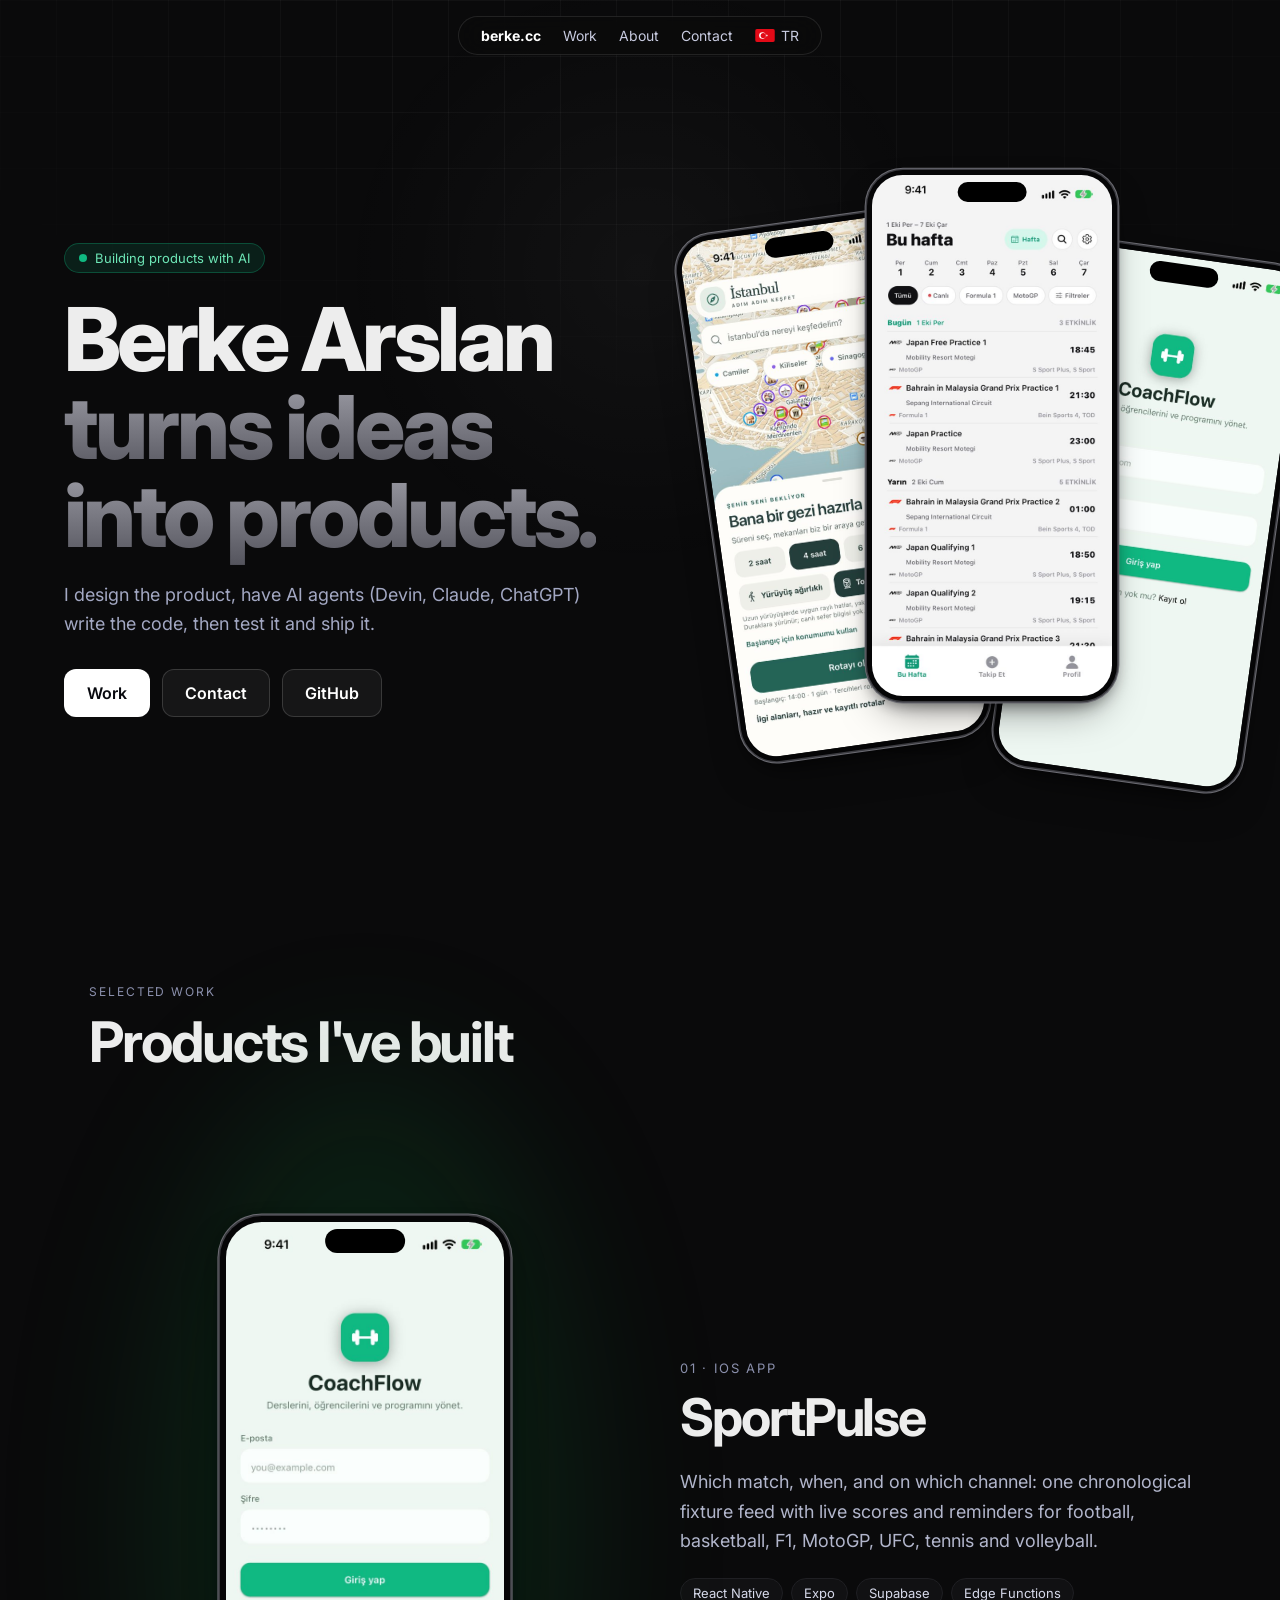
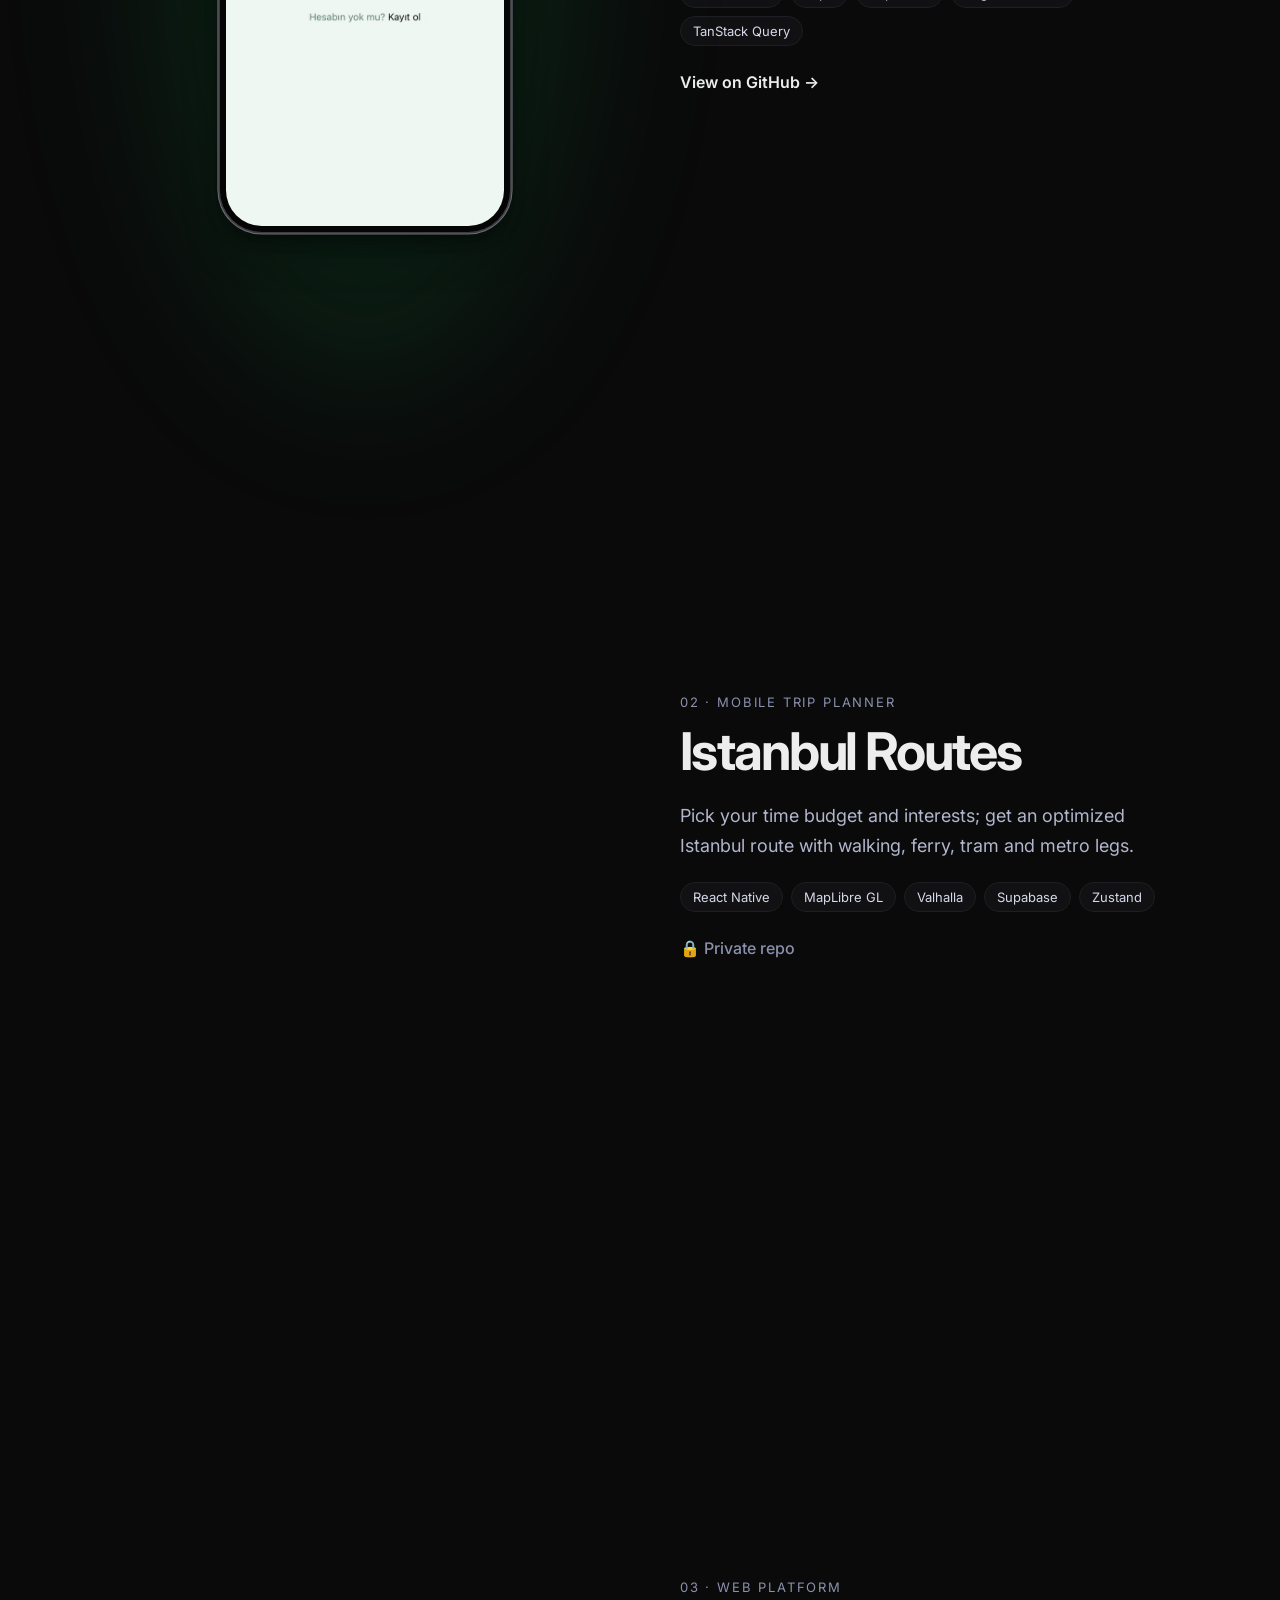
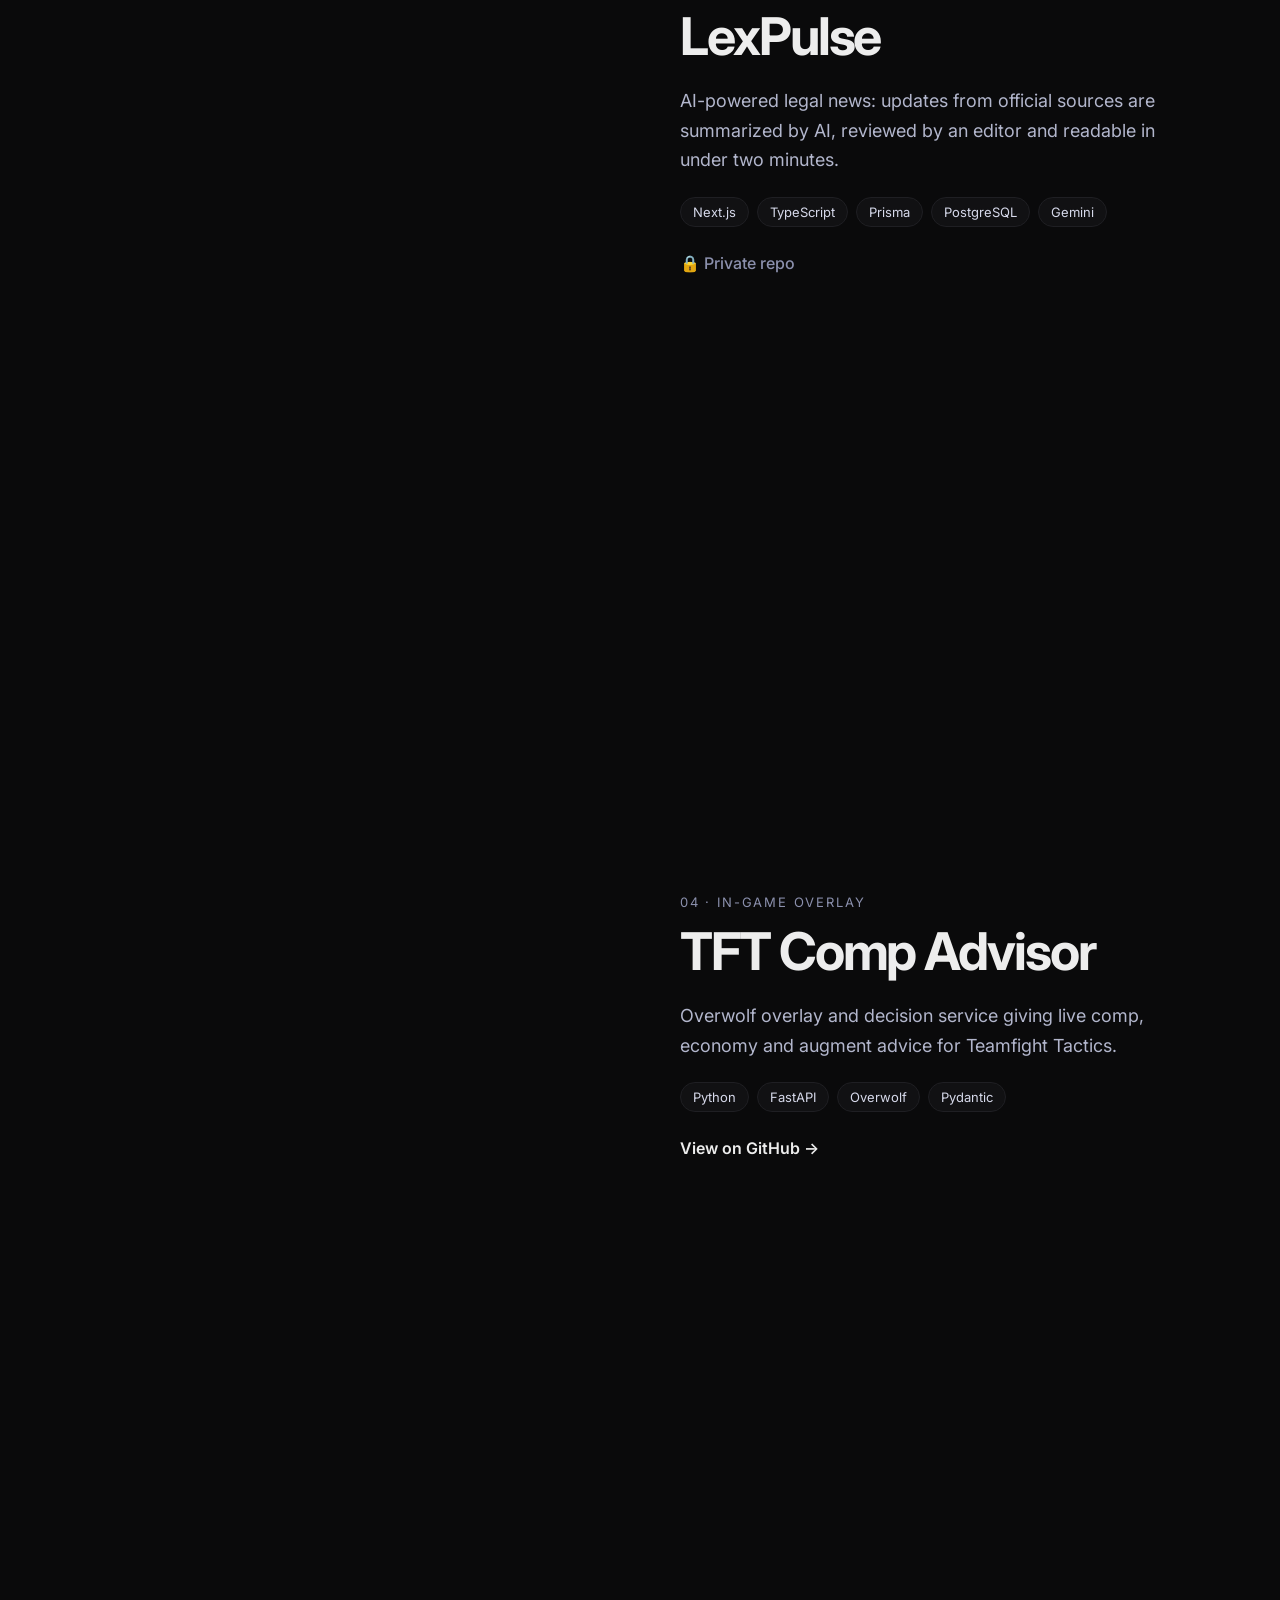
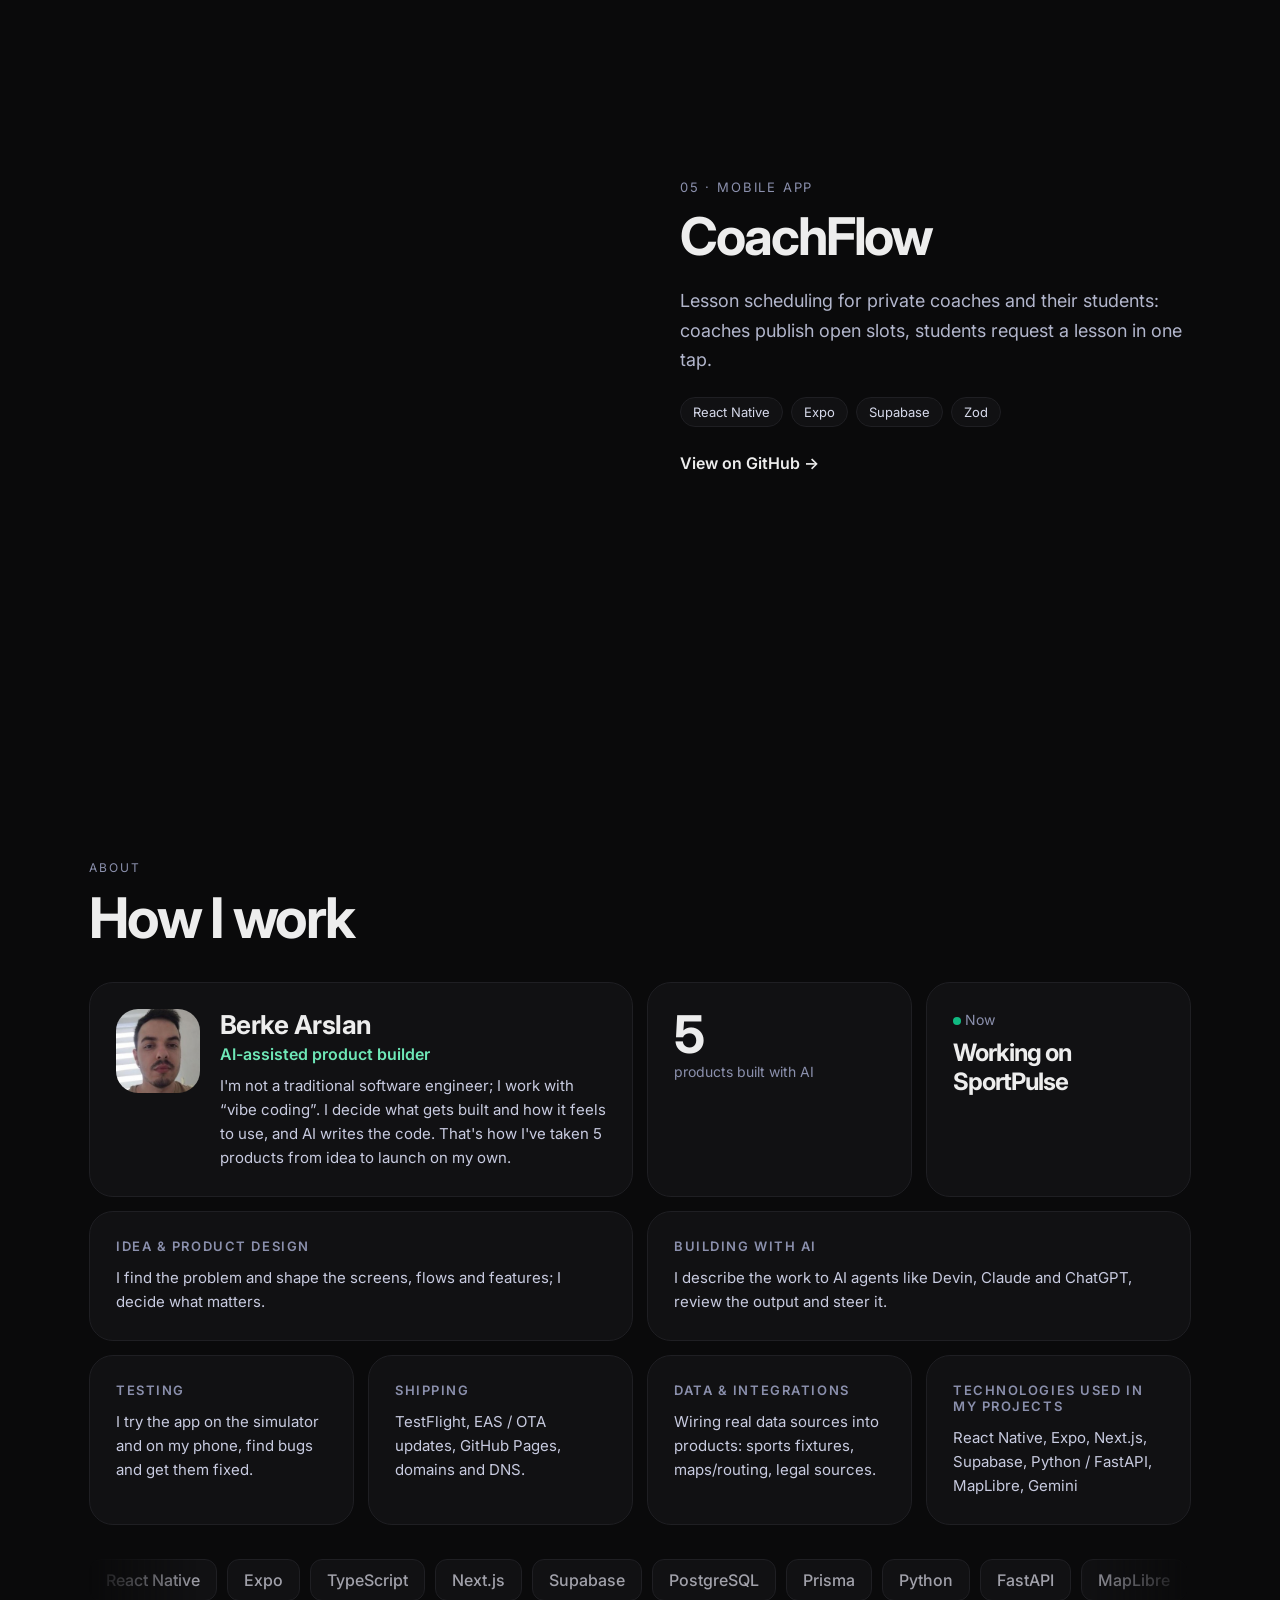
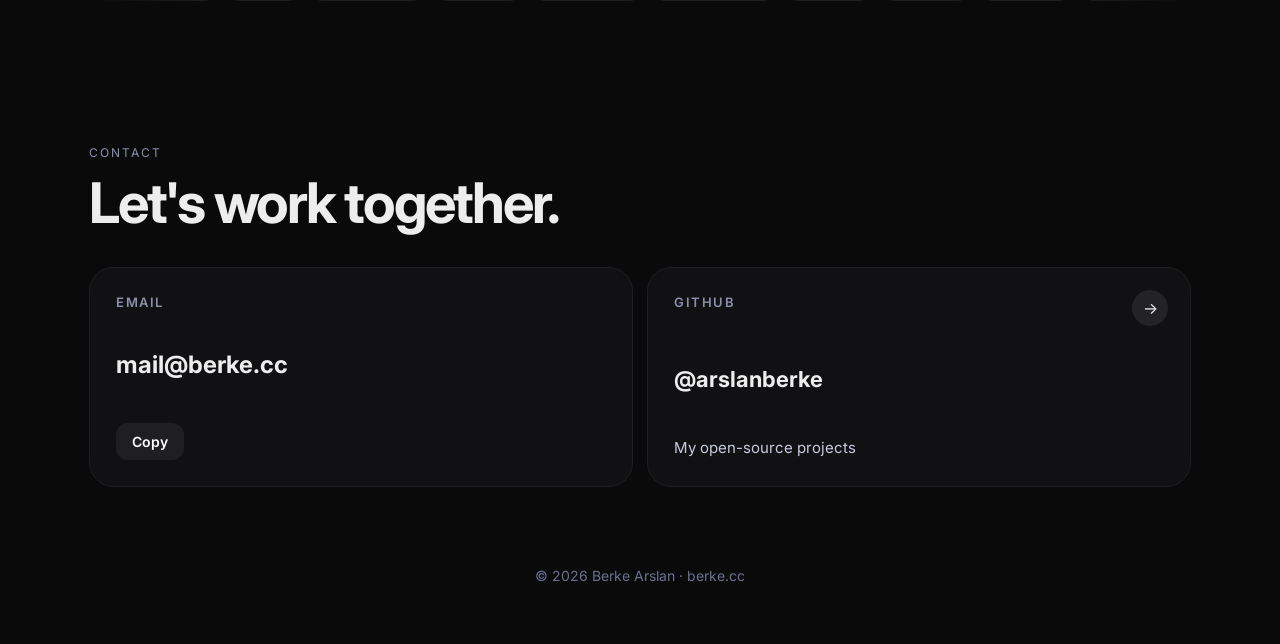
==== index.html @ 2379b064 "Bayrağı HTML'e de ekle Co-Authored-By: Devin AI <158243242+devin-ai-integration[bot]@users.noreply.g" ====
<!doctype html>
<html lang="tr">
<head>
  <meta charset="utf-8" />
  <meta name="viewport" content="width=device-width, initial-scale=1" />
  <title>Berke Arslan — Portfolyo</title>
  <meta name="description" content="Berke Arslan — AI destekli ürün geliştirici: SportPulse, Istanbul Routes, LexPulse, TFT Comp Advisor, CoachFlow." />
  <meta property="og:title" content="Berke Arslan — Portfolyo" />
  <meta property="og:description" content="AI ile fikirden yayına taşıdığım ürünler." />
  <meta property="og:image" content="https://berke.cc/assets/shots/sp-3.jpg" />
  <link rel="icon" href="assets/favicon.svg" type="image/svg+xml" />
  <link rel="preconnect" href="https://fonts.googleapis.com" />
  <link href="https://fonts.googleapis.com/css2?family=Inter:wght@400;500;600;700;800&display=swap" rel="stylesheet" />
  <link rel="stylesheet" href="style.css?v=4" />
</head>
<body>
  <div class="bg"></div><div class="spot"></div>
  <nav>
    <b>berke.cc</b>
    <a href="#work" data-i18n="nav.work">Projeler</a>
    <a href="#cv" data-i18n="nav.about">Hakkımda</a>
    <a href="#contact" data-i18n="nav.contact">İletişim</a>
    <button class="lang" id="lang" aria-label="Dil değiştir"><svg viewBox="0 0 60 30" aria-hidden="true"><clipPath id="u"><path d="M30,15h30v15zv15h-30zh-30v-15zv-15h30z"/></clipPath><path d="M0,0v30h60v-30z" fill="#012169"/><path d="M0,0 60,30M60,0 0,30" stroke="#fff" stroke-width="6"/><path d="M0,0 60,30M60,0 0,30" clip-path="url(#u)" stroke="#c8102e" stroke-width="4"/><path d="M30,0v30M0,15h60" stroke="#fff" stroke-width="10"/><path d="M30,0v30M0,15h60" stroke="#c8102e" stroke-width="6"/></svg> EN</button>
  </nav>

  <header class="hero">
    <div>
      <span class="badge"><i></i><span data-i18n="hero.badge">AI ile ürün geliştiriyorum</span></span>
      <h1>Berke Arslan<br><span data-i18n="hero.title">fikirleri ürüne çevirir.</span></h1>
      <p class="lead" data-i18n="hero.lead"></p>
      <div class="btns">
        <a class="btn p" href="#work" data-i18n="nav.work">Projeler</a>
        <a class="btn" href="#contact" data-i18n="nav.contact">İletişim</a>
        <a class="btn" href="https://github.com/arslanberke" target="_blank" rel="noopener">GitHub</a>
      </div>
    </div>
    <div class="stack" id="stack"></div>
  </header>

  <div class="sec-h" id="work"><small data-i18n="work.eyebrow">Seçili işler</small><h2 data-i18n="work.title">Yaptığım ürünler</h2></div>
  <section class="case">
    <div class="sticky"><div class="stage" id="stage"><div class="glow" id="glow"></div></div></div>
    <div id="steps"></div>
  </section>

  <div class="sec-h" id="cv"><small data-i18n="about.eyebrow">Hakkımda</small><h2 data-i18n="about.title">Nasıl çalışıyorum</h2></div>
  <div class="wrap"><div class="grid" id="bento"></div></div>

  <div class="sec-h" id="contact"><small data-i18n="contact.eyebrow">İletişim</small><h2 data-i18n="contact.title">Birlikte çalışalım.</h2></div>
  <div class="wrap"><div class="grid" id="contactg"></div></div>

  <footer>© <span id="year"></span> Berke Arslan · berke.cc</footer>
  <script src="main.js?v=4"></script>
</body>
</html>
---- style.css ----
.dev-phone{container-type:inline-size;position:relative}
.dev-body{position:relative;padding:2.1cqw;border-radius:14.4cqw;background:#050506;box-shadow:0 0 0 .55cqw #3b3b40,0 0 0 calc(.55cqw + 1px) #6b6b72,0 2.5cqw 6cqw -1cqw rgba(0,0,0,.45),0 8cqw 16cqw -6cqw rgba(0,0,0,.5)}
.dev-body img{display:block;width:100%;aspect-ratio:1206/2622;object-fit:cover;border-radius:12.3cqw}
.dev-body .island{position:absolute;top:calc(2.1cqw + 2.5cqw);left:50%;width:27.5cqw;height:8.2cqw;transform:translateX(-50%);background:#000;border-radius:99px}
.dev-win{border-radius:12px;overflow:hidden;background:#1a1d24;box-shadow:0 0 0 1px rgba(255,255,255,.08),0 30px 60px -20px rgba(0,0,0,.5)}
.dev-bar{display:flex;gap:6px;padding:9px 12px;background:#24272f}.dev-bar i{width:10px;height:10px;border-radius:50%;background:#ff5f57}.dev-bar i:nth-child(2){background:#febc2e}.dev-bar i:nth-child(3){background:#28c840}
.dev-win img{display:block;width:100%}
.reveal{opacity:0;transform:translateY(40px);transition:opacity .9s cubic-bezier(.2,.7,.2,1),transform .9s cubic-bezier(.2,.7,.2,1)}.reveal.in{opacity:1;transform:none}
@media (prefers-reduced-motion:reduce){*{animation:none!important;transition:none!important}.reveal{opacity:1;transform:none}}

*{box-sizing:border-box;margin:0}a{color:inherit;text-decoration:none}
body{font-family:Inter,sans-serif;background:#0a0a0b;color:#ededed;overflow-x:hidden}
.bg{position:fixed;inset:0;z-index:-2;background-image:linear-gradient(rgba(255,255,255,.035) 1px,transparent 1px),linear-gradient(90deg,rgba(255,255,255,.035) 1px,transparent 1px);background-size:56px 56px;mask:radial-gradient(ellipse 80% 60% at 50% 0%,#000 30%,transparent 80%)}
.spot{position:fixed;inset:0;pointer-events:none;z-index:-1;background:radial-gradient(500px circle at var(--x,50%) var(--y,30%),rgba(255,255,255,.035),transparent 60%)}
nav{position:fixed;top:16px;left:50%;transform:translateX(-50%);display:flex;gap:22px;align-items:center;padding:10px 22px;border-radius:99px;background:rgba(10,10,11,.7);backdrop-filter:blur(16px);border:1px solid rgba(255,255,255,.1);z-index:10;font-size:14px}
nav a{color:#c8cbe0}nav a:hover{color:#fff}nav b{color:#fff}
.hero{min-height:100vh;display:grid;grid-template-columns:1.1fr 1fr;align-items:center;gap:40px;max-width:1200px;margin:auto;padding:120px 24px 60px}
.badge{display:inline-flex;gap:8px;align-items:center;padding:6px 14px;border-radius:99px;background:rgba(16,185,129,.12);color:#6ee7b7;font-size:13px;border:1px solid rgba(16,185,129,.3)}
.badge i,.dot{width:8px;height:8px;border-radius:50%;background:#10b981;display:inline-block;animation:pulse 2s infinite}@keyframes pulse{0%{box-shadow:0 0 0 0 rgba(16,185,129,.7)}70%{box-shadow:0 0 0 10px transparent}}
h1{font-size:clamp(44px,7vw,88px);line-height:1;letter-spacing:-.04em;margin:22px 0;font-weight:800}
h1 span{background:linear-gradient(180deg,#a1a1aa,#52525b);-webkit-background-clip:text;color:transparent}
.lead{font-size:18px;color:#a3a8c3;max-width:520px;line-height:1.6}
.btns{display:flex;gap:12px;margin-top:30px;flex-wrap:wrap}.btn{padding:13px 22px;border-radius:12px;color:#fff;border:1px solid rgba(255,255,255,.15);background:rgba(255,255,255,.05);font-weight:600;transition:background .2s}.btn:hover{background:rgba(255,255,255,.12)}.btn.p{background:#fff;color:#07080d}
.stack{position:relative;height:620px;perspective:1200px;transition:transform .2s}
.stack .dev-phone{position:absolute;width:250px}
.stack .a{left:4%;top:50px;rotate:-8deg;animation:bob 6s ease-in-out infinite}.stack .b{left:34%;top:0;z-index:2;animation:bob 6s -2s ease-in-out infinite}.stack .c{left:64%;top:80px;rotate:8deg;animation:bob 6s -4s ease-in-out infinite}
@keyframes bob{50%{translate:0 -18px}}
.sec-h{max-width:1150px;margin:auto;padding:80px 24px 0}.sec-h small{color:#8b90ad;letter-spacing:.16em;font-size:12px;text-transform:uppercase}.sec-h h2{font-size:clamp(36px,5vw,56px);letter-spacing:-.04em;margin-top:8px}
.case{display:grid;grid-template-columns:1fr 1fr;max-width:1150px;margin:auto;padding:0 24px}
.sticky{position:sticky;top:0;height:100vh;display:flex;align-items:center;justify-content:center}
.stage{position:relative;width:290px;aspect-ratio:100/214}
.stage .dev-phone,.stage .dev-win{position:absolute;inset:0;opacity:0;transform:scale(.92) translateY(30px);transition:opacity .7s,transform .7s cubic-bezier(.2,.8,.2,1)}
.stage .dev-win{inset:auto;top:28%;left:-45%;width:190%}.stage .on{opacity:1;transform:none}
.glow{position:absolute;inset:-25%;border-radius:50%;filter:blur(80px);opacity:.14;transition:background .8s}
.st{min-height:100vh;display:flex;flex-direction:column;justify-content:center;padding-left:40px;opacity:.2;transition:opacity .5s}.st.act{opacity:1}
.st small{font-size:13px;color:#8b90ad;text-transform:uppercase;letter-spacing:.14em}.st h3{font-size:52px;letter-spacing:-.04em;margin:10px 0 18px}.st p{color:#b2b6cc;font-size:18px;line-height:1.65}
.st ul{list-style:none;padding:0;margin-top:22px;display:flex;flex-wrap:wrap;gap:8px}.st li{background:#111113;border:1px solid #1f1f23;padding:6px 12px;border-radius:99px;font-size:13px;color:#d6d9ea}
.st .lnk{margin-top:26px;font-weight:600;display:inline-flex;gap:6px}.st .lnk.priv{color:#8b90ad;font-weight:500}
.wrap{max-width:1150px;margin:auto;padding:30px 24px 40px}
.grid{display:grid;grid-template-columns:repeat(4,1fr);gap:14px}
.t{position:relative;border-radius:24px;padding:26px;background:#111113;border:1px solid #1f1f23;overflow:hidden;transition:transform .4s cubic-bezier(.2,.8,.2,1),border-color .4s}
.t:hover{transform:translateY(-4px);border-color:#34343a}
.t h4{font-size:13px;color:#8b90ad;text-transform:uppercase;letter-spacing:.12em;font-weight:600;margin-bottom:12px}.t p{color:#c8cbe0;line-height:1.6;font-size:15px}
.s2{grid-column:span 2}.r2{grid-row:span 2}
.about{display:flex;gap:20px;align-items:flex-start}.av{width:84px;height:84px;border-radius:22px;flex:none;background:url(assets/avatar.jpg) center/cover}
.about h3{font-size:26px;letter-spacing:-.02em}.about .role{color:#6ee7b7;font-weight:600;margin:4px 0 10px}
.stat b{display:block;font-size:52px;letter-spacing:-.04em;line-height:1}.stat span{color:#8b90ad;font-size:14px}
.marq-w{grid-column:span 4;padding:20px 0;overflow:hidden;mask:linear-gradient(90deg,transparent,#000 10%,#000 90%,transparent)}
.marq{display:flex;gap:10px;width:max-content;animation:m 30s linear infinite}.marq span{padding:10px 16px;border-radius:12px;background:#111113;border:1px solid #1f1f23;color:#a1a1aa;white-space:nowrap;font-weight:500}@keyframes m{to{transform:translateX(-50%)}}
.cv{background:#ededed;color:#0a0a0b;border:0;display:flex;flex-direction:column;justify-content:space-between;min-height:220px}.cv h4{color:#71717a}.cv b{font-size:28px;letter-spacing:-.02em;line-height:1.15}
.cv .dl{align-self:flex-start;margin-top:20px;padding:12px 18px;border-radius:12px;background:#0a0a0b;color:#fff;font-weight:700}
.mail{display:flex;flex-direction:column;justify-content:space-between;min-height:220px}.mail b{font-size:24px;word-break:break-all}
.mail button{align-self:flex-start;margin-top:16px;border:0;cursor:pointer;padding:10px 16px;border-radius:12px;background:#1f1f23;color:#fff;font:600 14px Inter}
.soc{display:flex;flex-direction:column;justify-content:space-between;min-height:220px}.soc b{font-size:22px}.soc .ar{position:absolute;right:22px;top:22px;width:36px;height:36px;border-radius:50%;display:grid;place-items:center;background:rgba(255,255,255,.08);transition:transform .3s}.soc:hover .ar{transform:rotate(-45deg);background:#fff;color:#000}
footer{text-align:center;padding:40px 20px 60px;color:#6b7090;font-size:14px}
@media(max-width:900px){.hero{grid-template-columns:1fr}.stack{height:440px}.stack .dev-phone{width:170px}.case{grid-template-columns:1fr}.sticky{height:62vh;z-index:2}.stage{width:170px}.st{min-height:70vh;padding-left:0}.st h3{font-size:38px}.grid{grid-template-columns:1fr 1fr}.s2,.marq-w{grid-column:span 2}nav{gap:14px}}

.lang{background:none;border:0;color:#c8cbe0;font:inherit;cursor:pointer;padding:0}.lang:hover{color:#fff}
.lang{display:inline-flex;align-items:center;gap:6px}.lang svg{width:20px;height:13px;border-radius:2px;display:block}
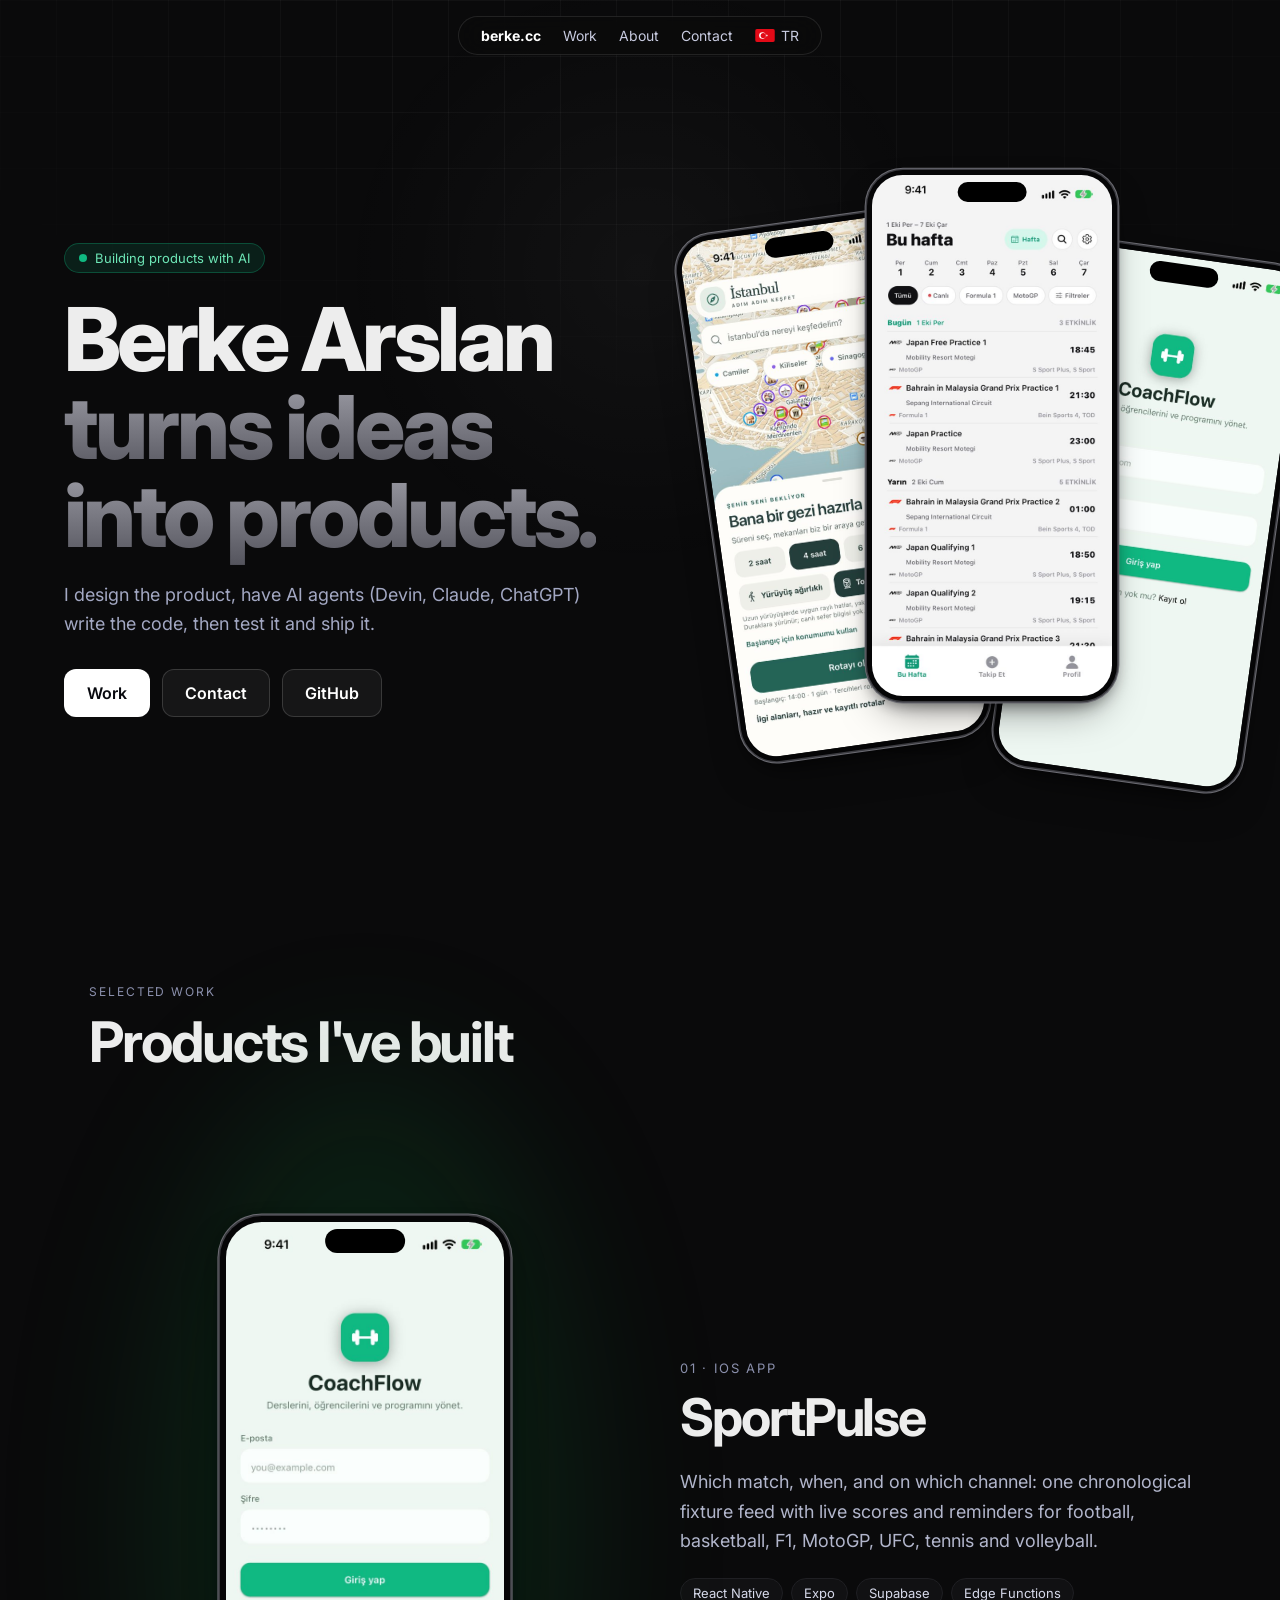
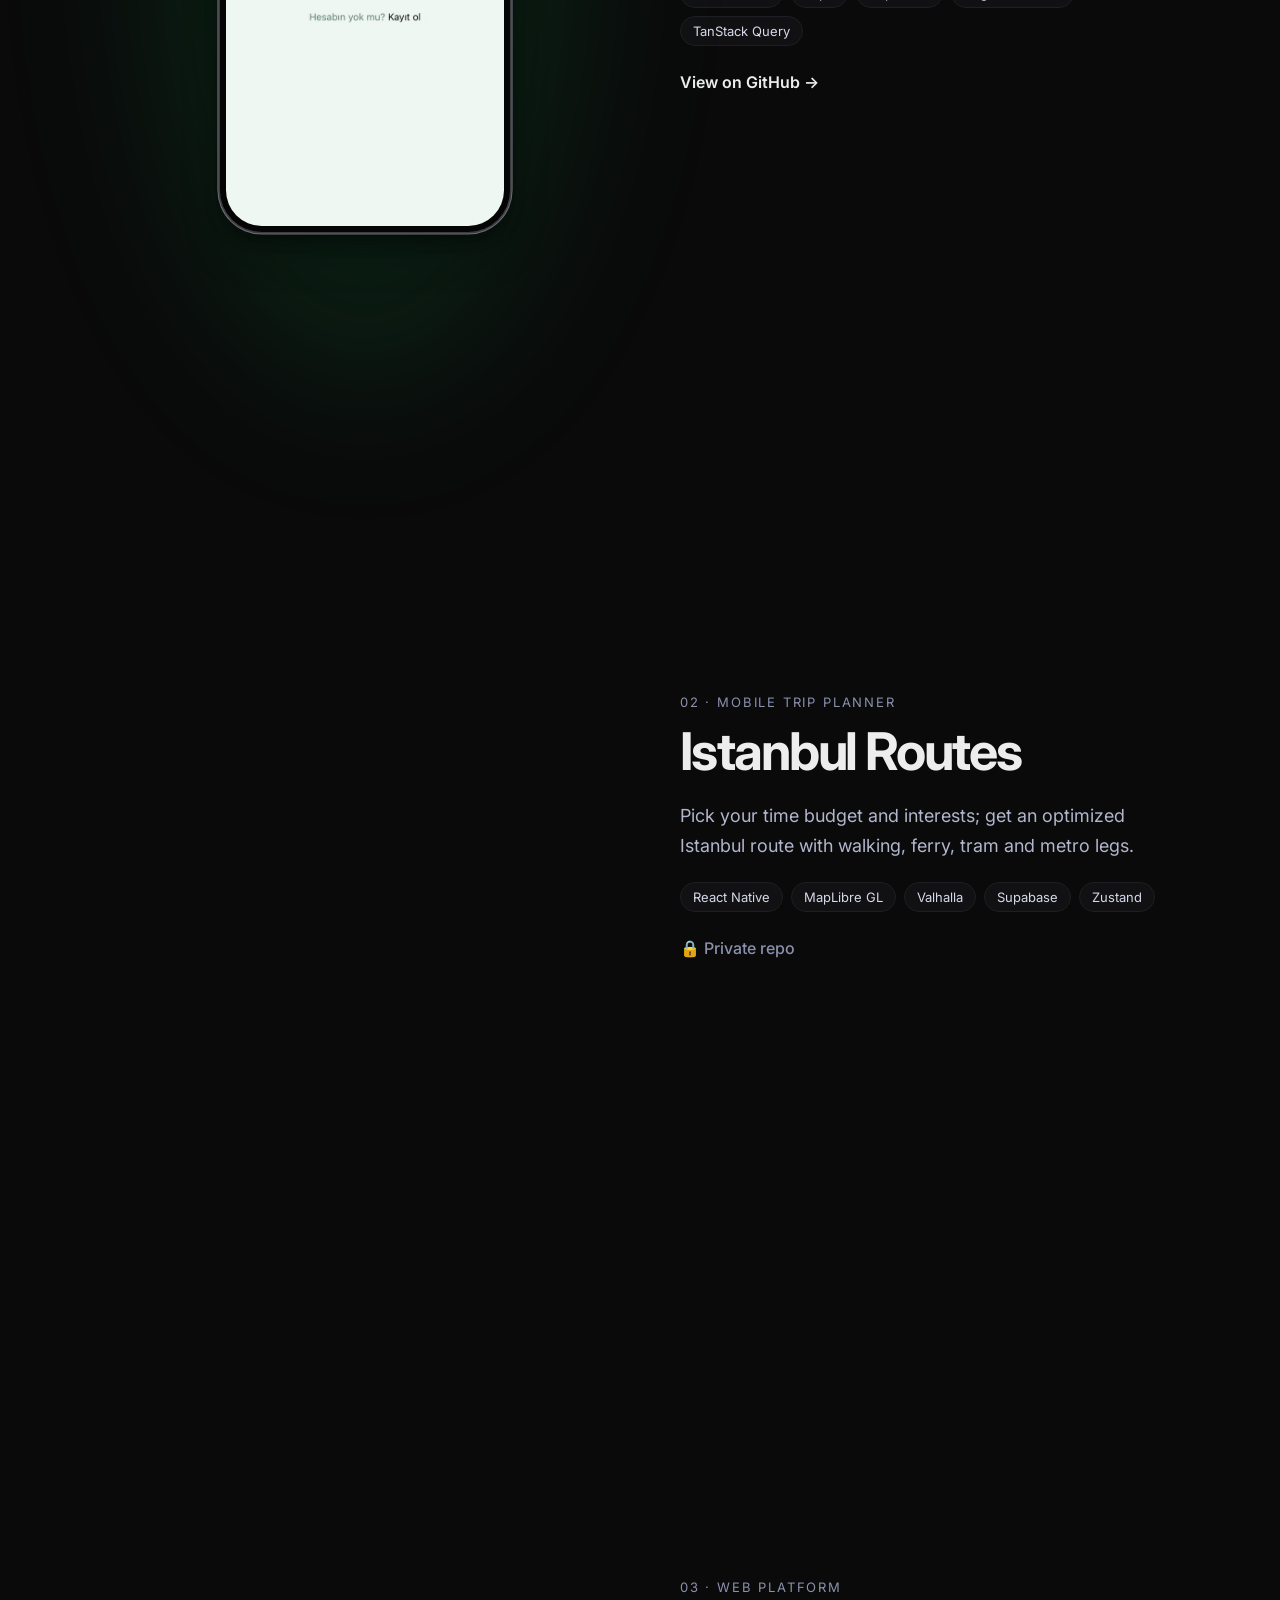
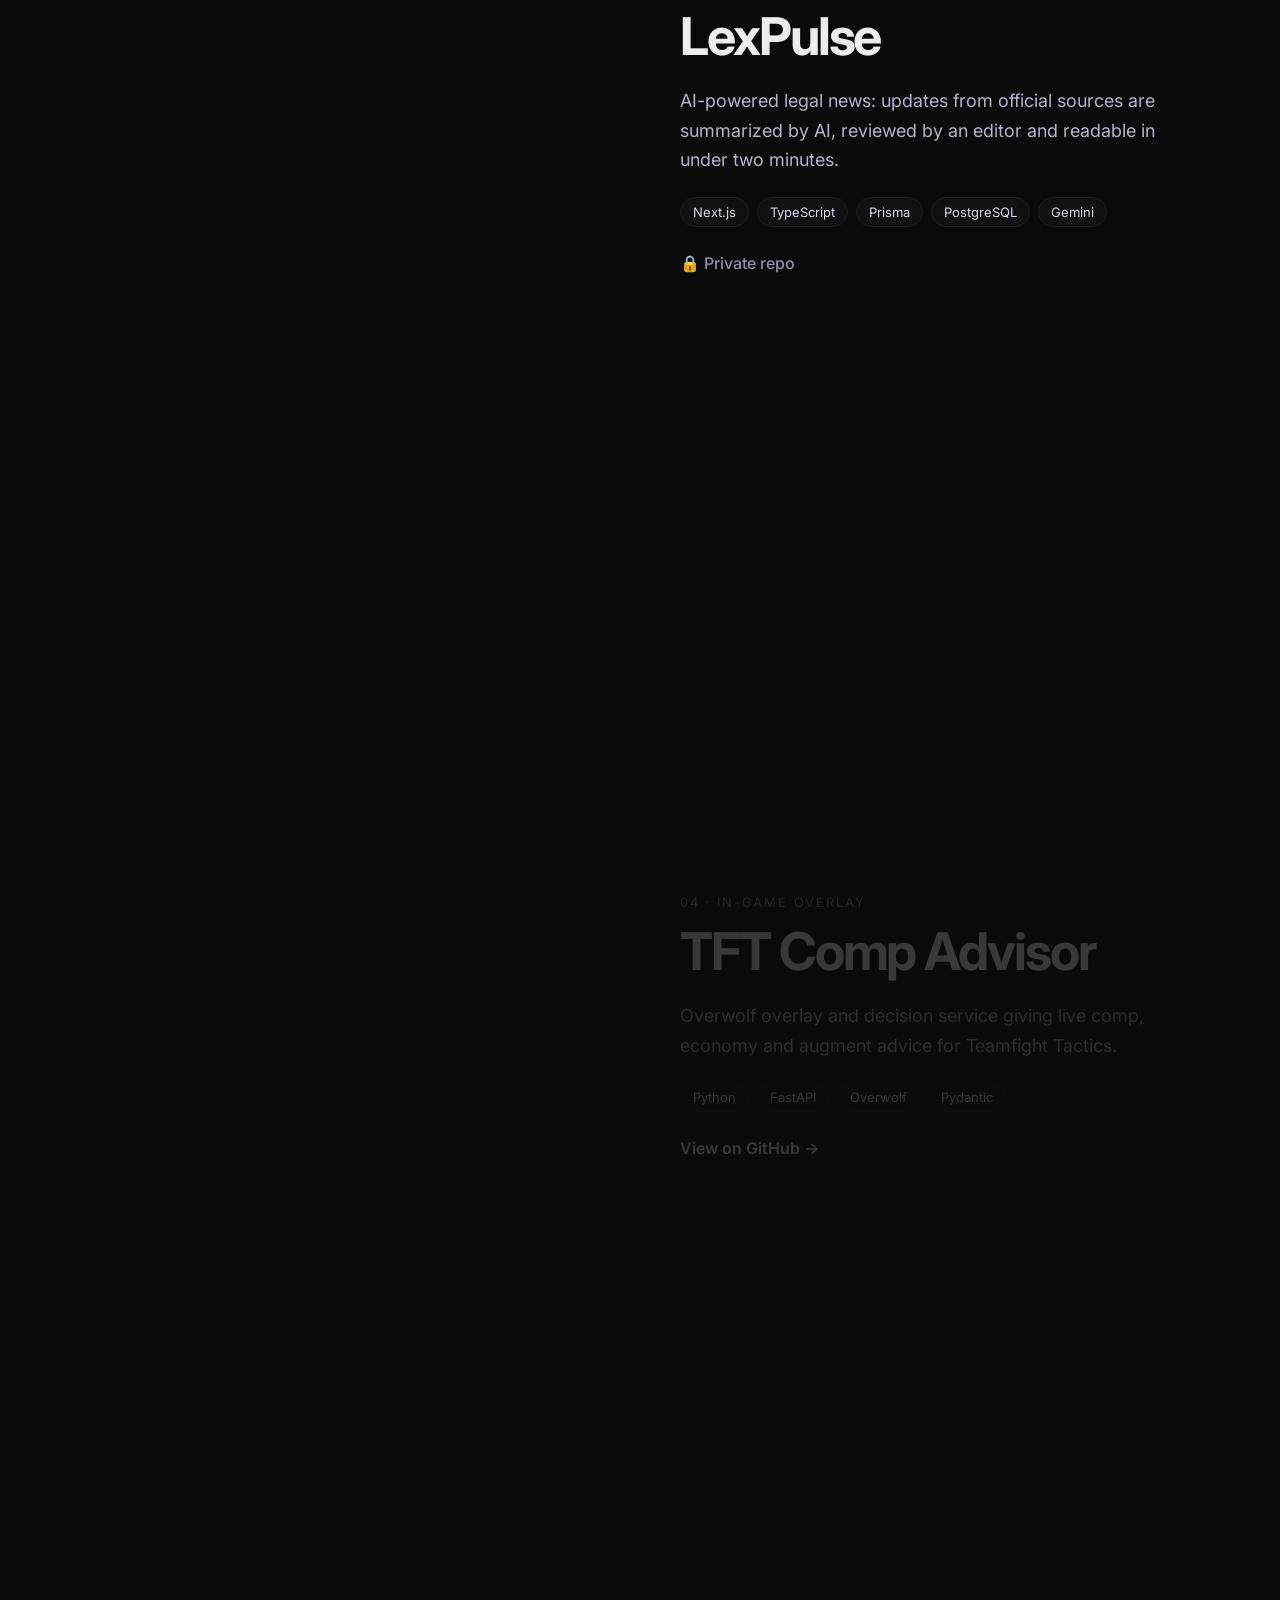
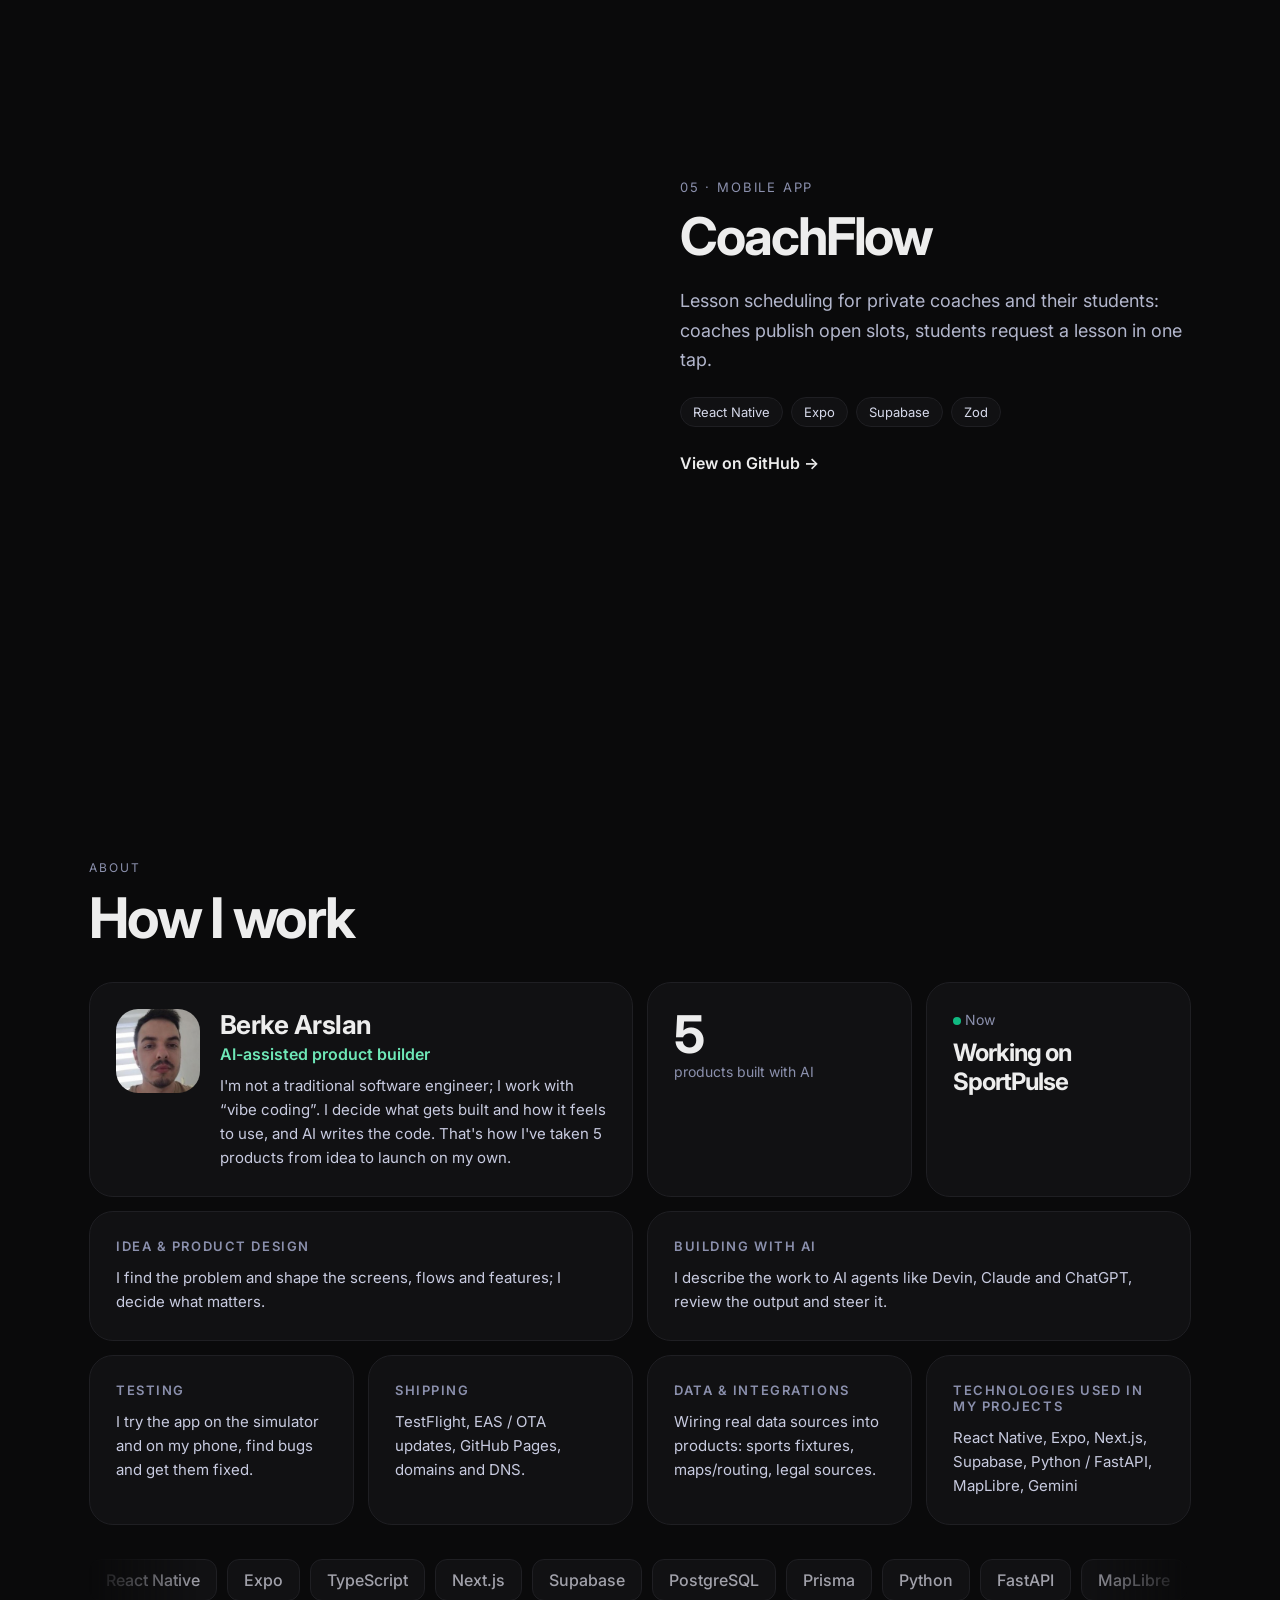
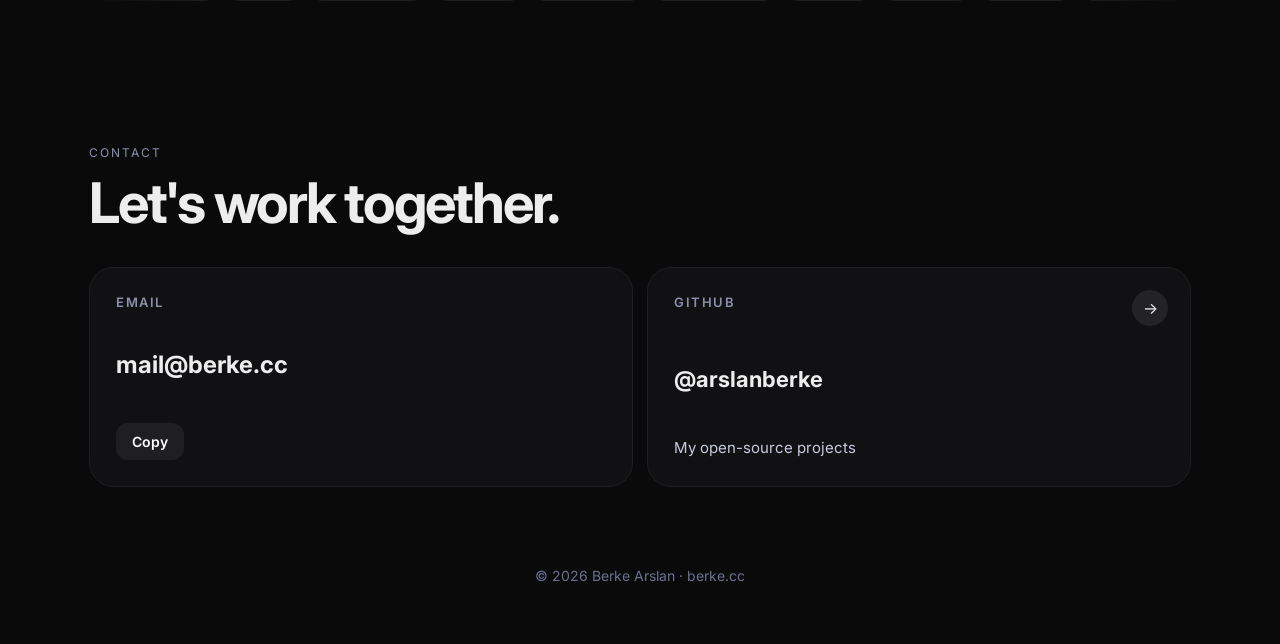
==== commit fb067914: "Default to Turkish for visitors in Turkey (timezone or browser language) Co-Authored-By: Devin AI <1" ====
--- a/index.html
+++ b/index.html
@@ -50,6 +50,6 @@
   <div class="wrap"><div class="grid" id="contactg"></div></div>
 
   <footer>© <span id="year"></span> Berke Arslan · berke.cc</footer>
-  <script src="main.js?v=4"></script>
+  <script src="main.js?v=5"></script>
 </body>
 </html>
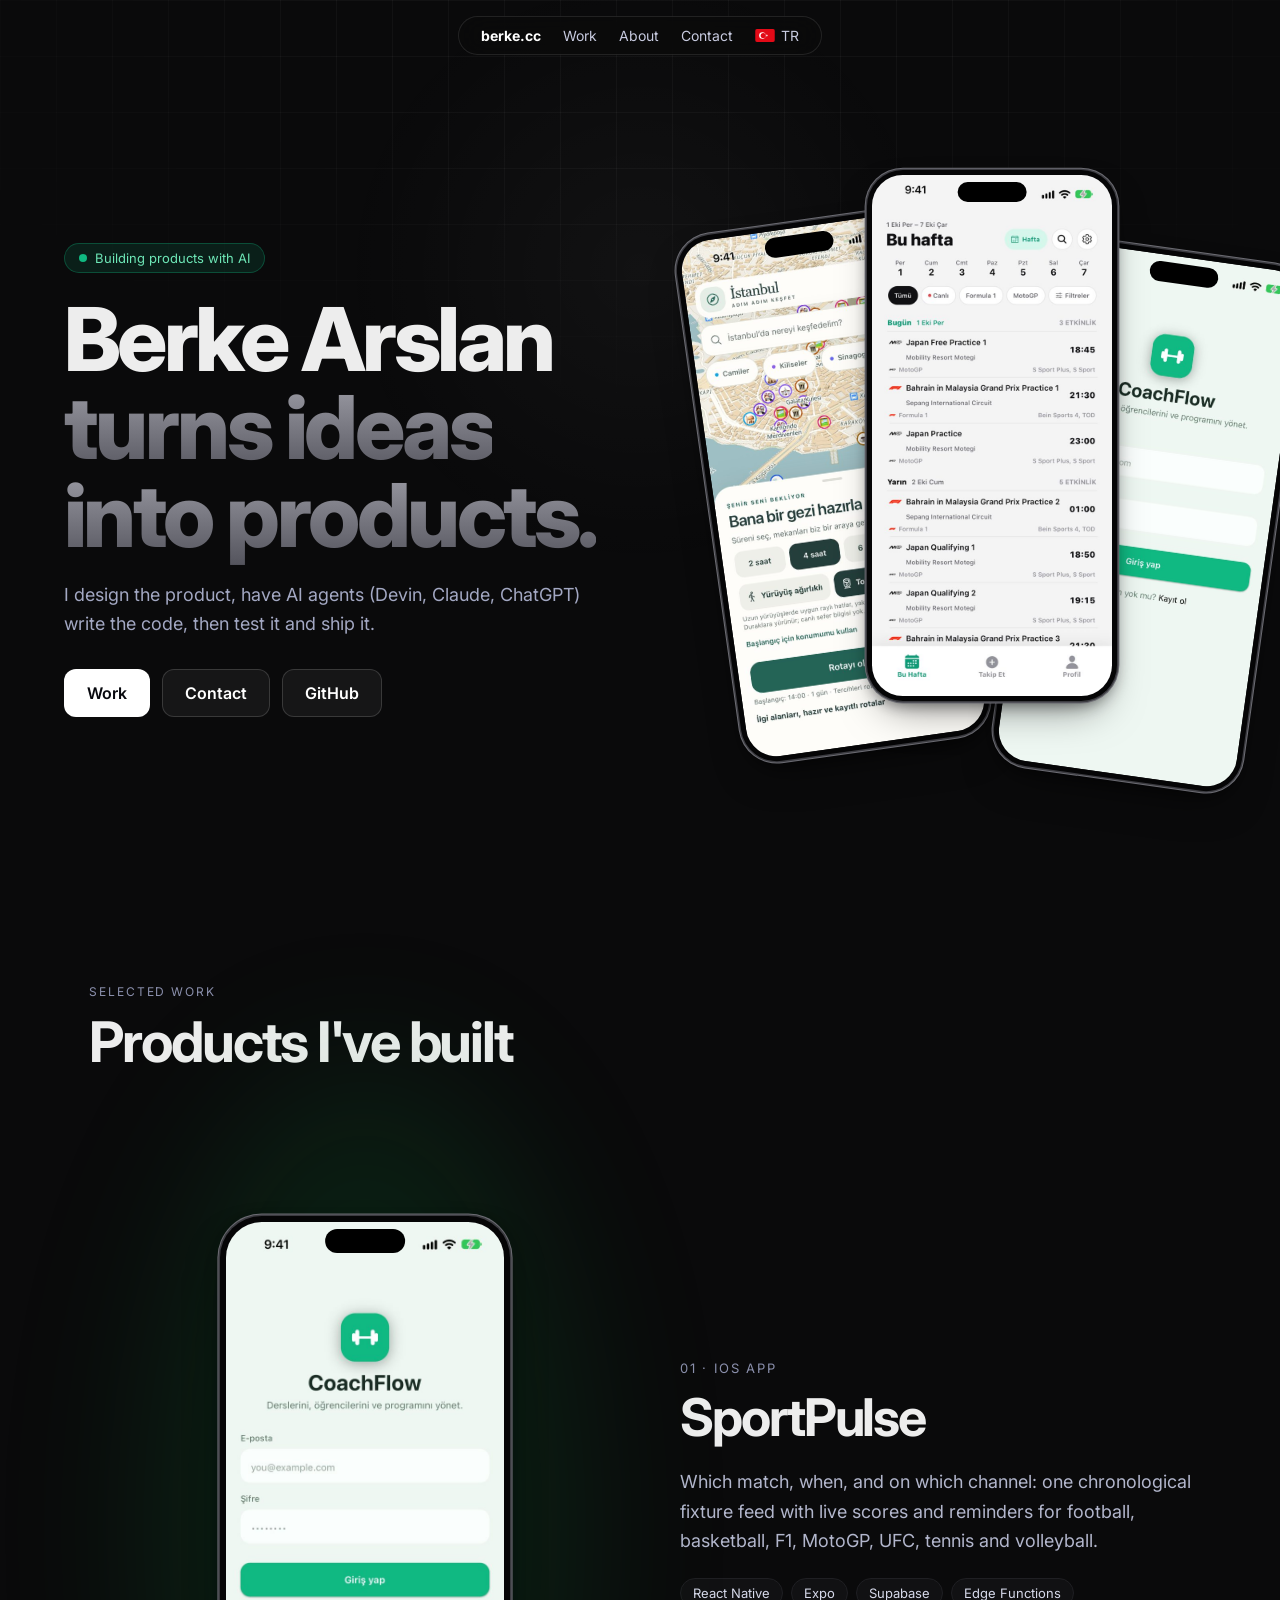
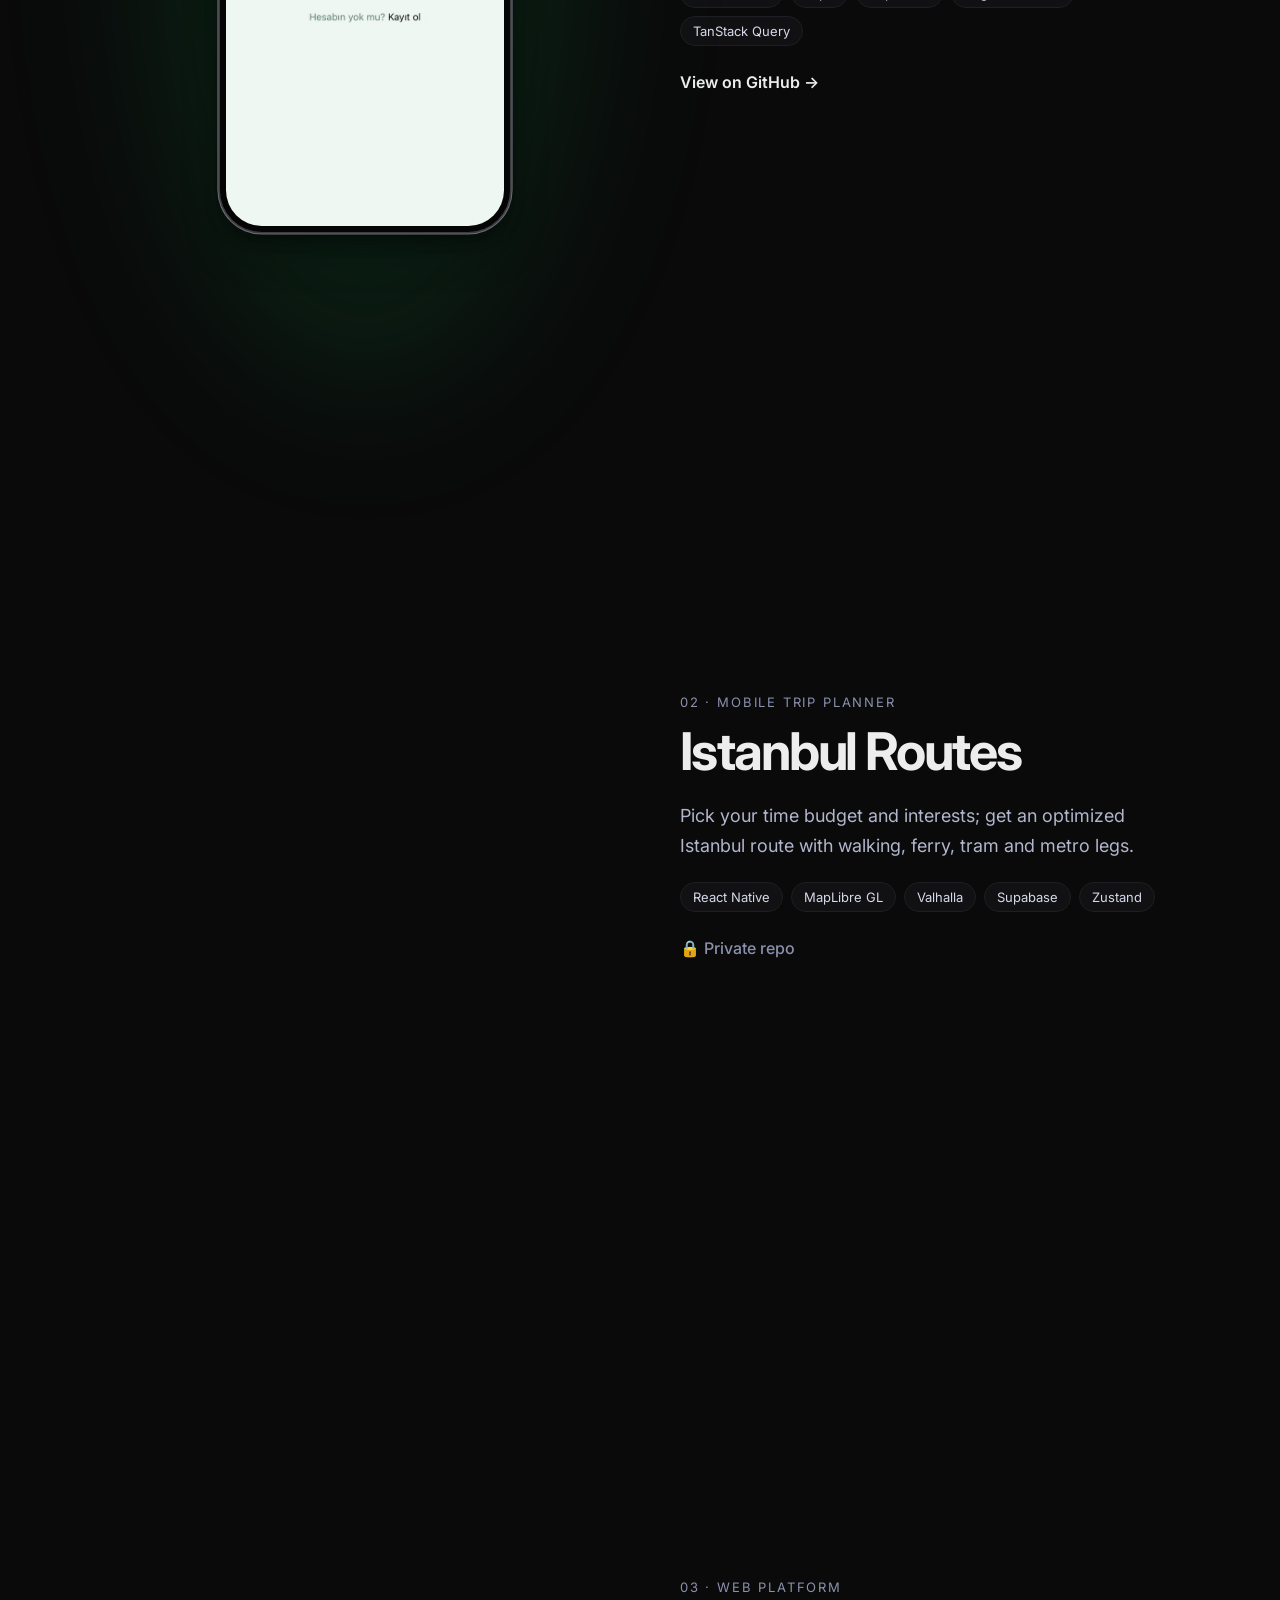
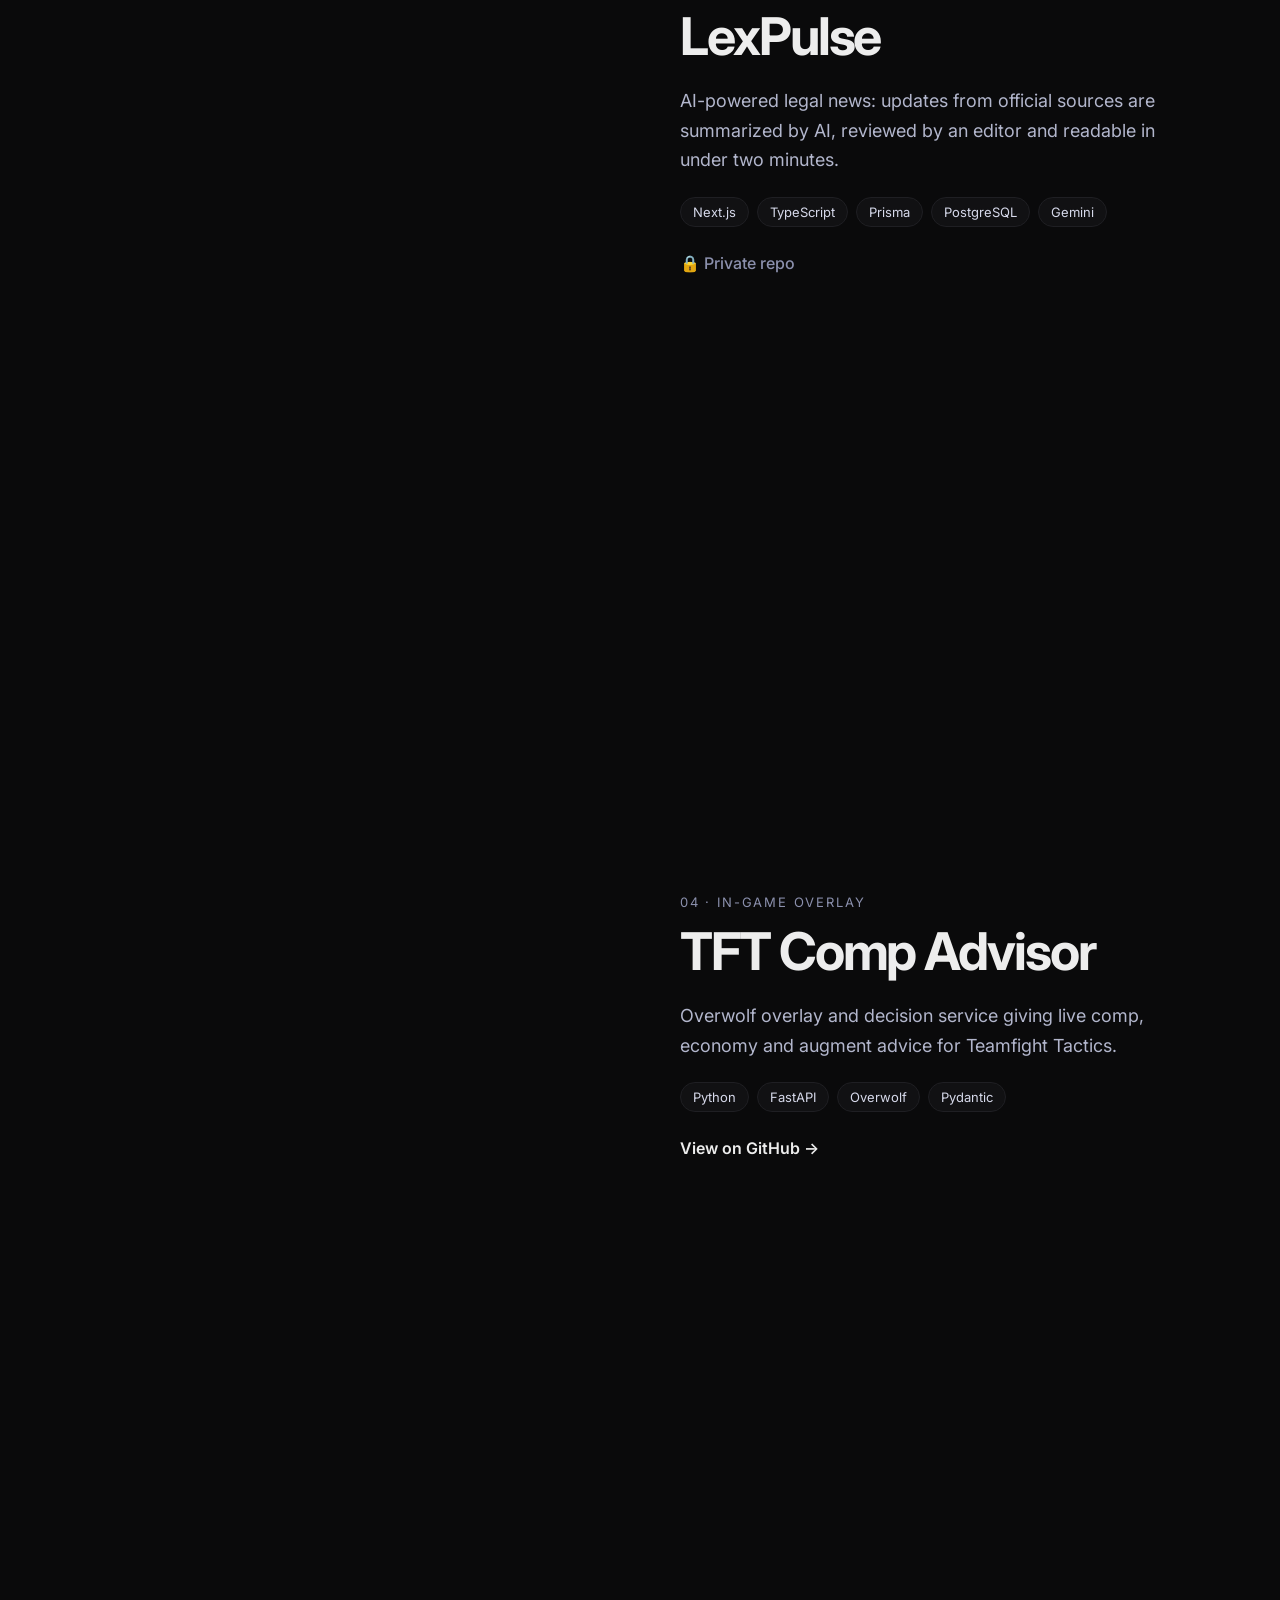
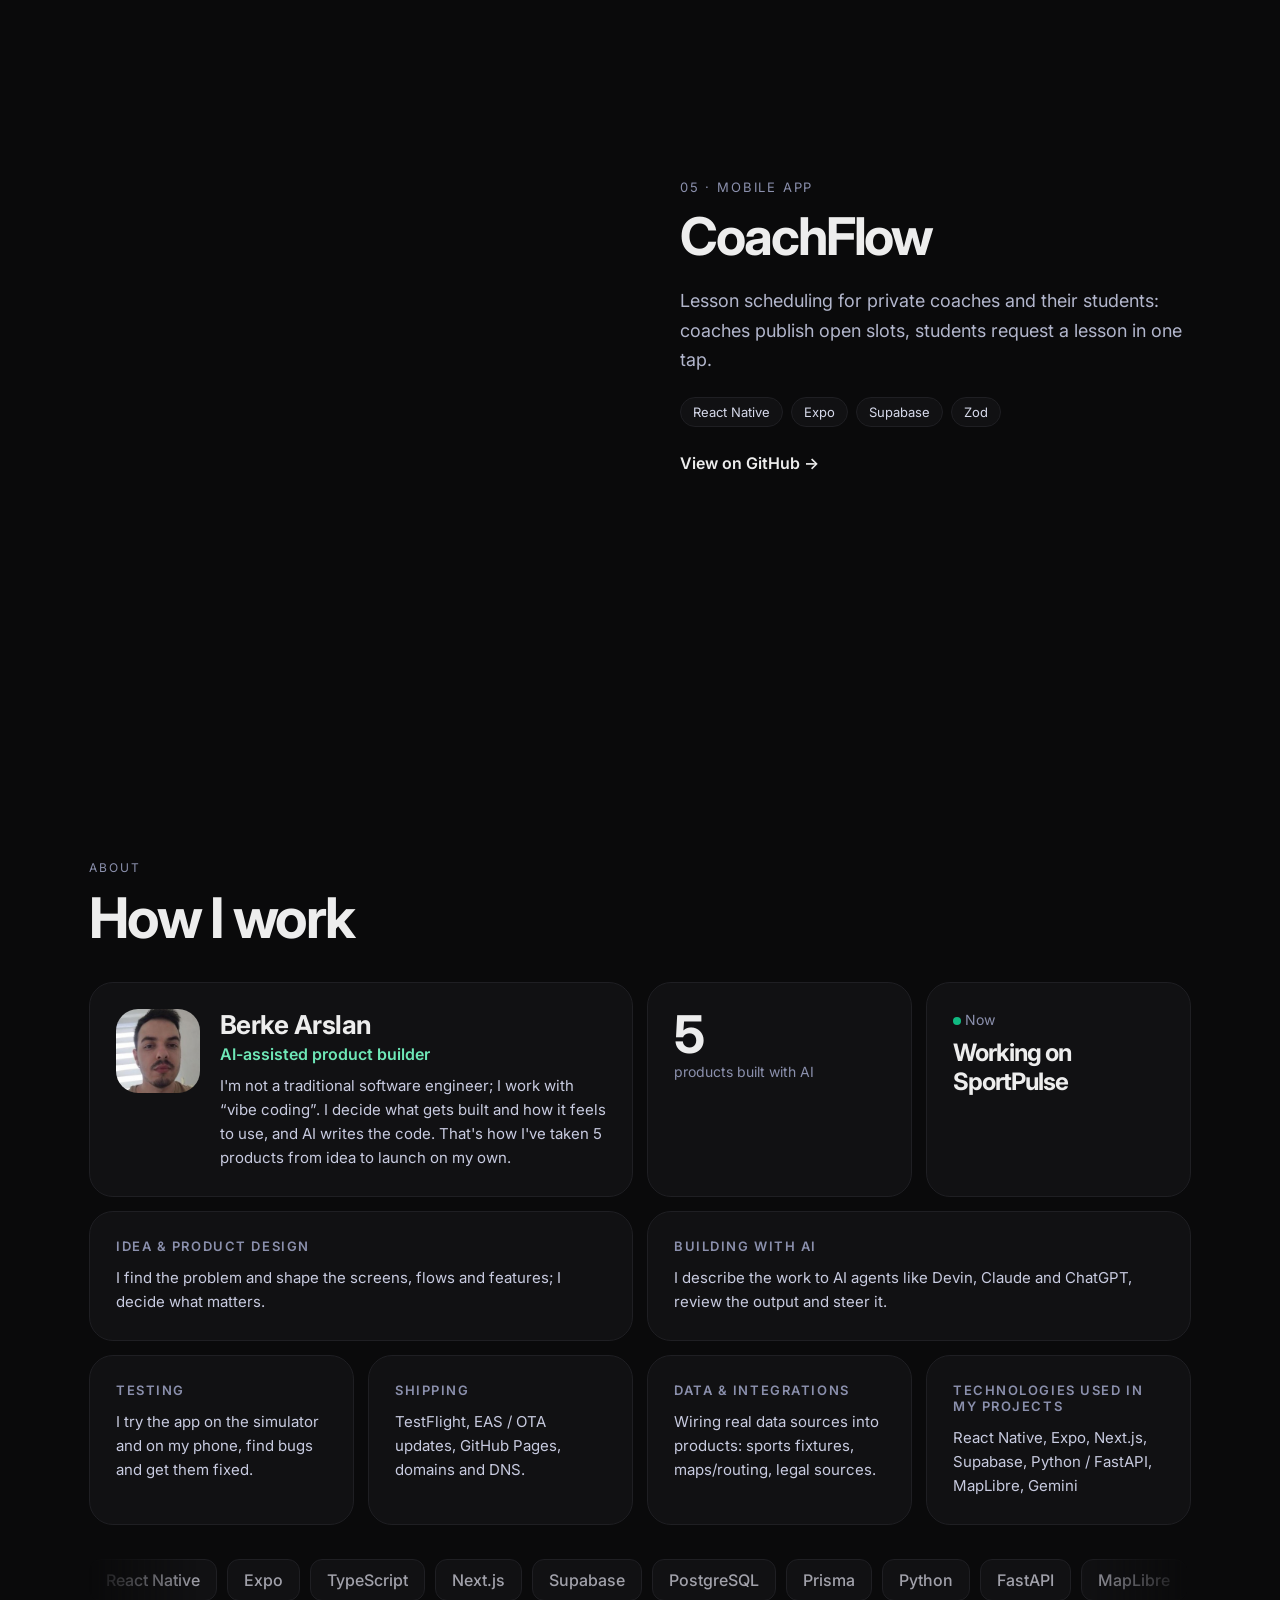
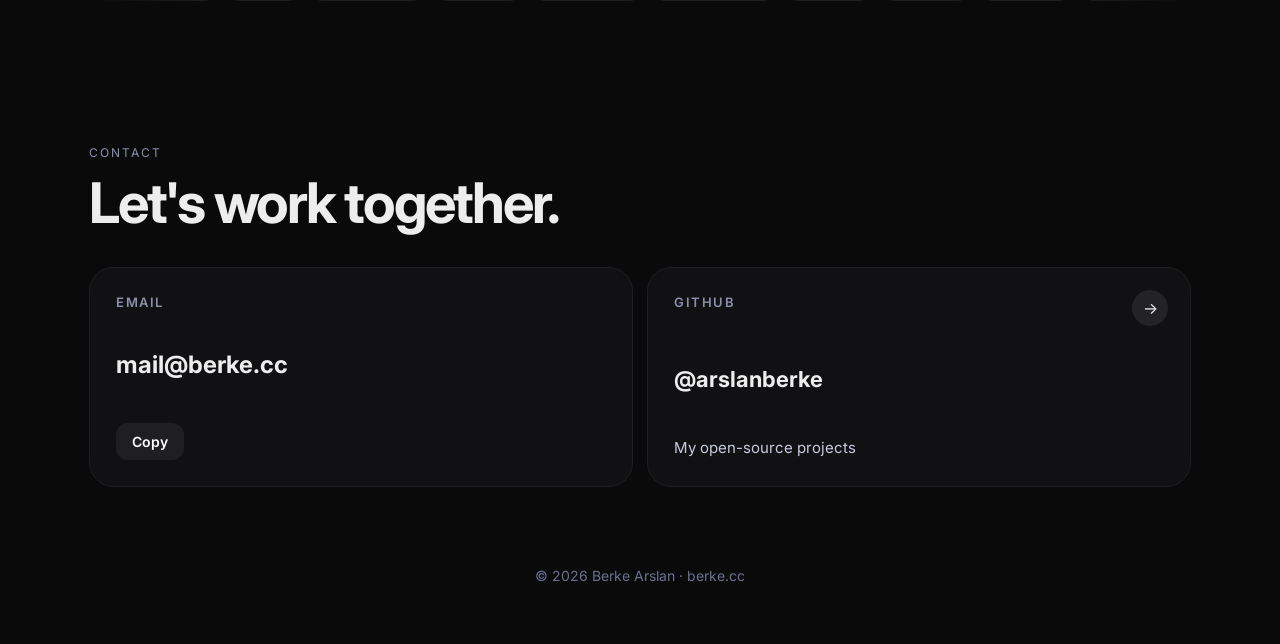
==== commit e02d3b47: "Make static HTML/meta default to English Co-Authored-By: Devin AI <158243242+devin-ai-integration[bo" ====
--- a/index.html
+++ b/index.html
@@ -1,52 +1,52 @@
 <!doctype html>
-<html lang="tr">
+<html lang="en">
 <head>
   <meta charset="utf-8" />
   <meta name="viewport" content="width=device-width, initial-scale=1" />
-  <title>Berke Arslan — Portfolyo</title>
-  <meta name="description" content="Berke Arslan — AI destekli ürün geliştirici: SportPulse, Istanbul Routes, LexPulse, TFT Comp Advisor, CoachFlow." />
-  <meta property="og:title" content="Berke Arslan — Portfolyo" />
-  <meta property="og:description" content="AI ile fikirden yayına taşıdığım ürünler." />
+  <title>Berke Arslan — Portfolio</title>
+  <meta name="description" content="Berke Arslan — AI-assisted product builder: SportPulse, Istanbul Routes, LexPulse, TFT Comp Advisor, CoachFlow." />
+  <meta property="og:title" content="Berke Arslan — Portfolio" />
+  <meta property="og:description" content="Products I took from idea to launch with AI." />
   <meta property="og:image" content="https://berke.cc/assets/shots/sp-3.jpg" />
   <link rel="icon" href="assets/favicon.svg" type="image/svg+xml" />
   <link rel="preconnect" href="https://fonts.googleapis.com" />
   <link href="https://fonts.googleapis.com/css2?family=Inter:wght@400;500;600;700;800&display=swap" rel="stylesheet" />
-  <link rel="stylesheet" href="style.css?v=4" />
+  <link rel="stylesheet" href="style.css?v=5" />
 </head>
 <body>
   <div class="bg"></div><div class="spot"></div>
   <nav>
     <b>berke.cc</b>
-    <a href="#work" data-i18n="nav.work">Projeler</a>
-    <a href="#cv" data-i18n="nav.about">Hakkımda</a>
-    <a href="#contact" data-i18n="nav.contact">İletişim</a>
-    <button class="lang" id="lang" aria-label="Dil değiştir"><svg viewBox="0 0 60 30" aria-hidden="true"><clipPath id="u"><path d="M30,15h30v15zv15h-30zh-30v-15zv-15h30z"/></clipPath><path d="M0,0v30h60v-30z" fill="#012169"/><path d="M0,0 60,30M60,0 0,30" stroke="#fff" stroke-width="6"/><path d="M0,0 60,30M60,0 0,30" clip-path="url(#u)" stroke="#c8102e" stroke-width="4"/><path d="M30,0v30M0,15h60" stroke="#fff" stroke-width="10"/><path d="M30,0v30M0,15h60" stroke="#c8102e" stroke-width="6"/></svg> EN</button>
+    <a href="#work" data-i18n="nav.work">Work</a>
+    <a href="#cv" data-i18n="nav.about">About</a>
+    <a href="#contact" data-i18n="nav.contact">Contact</a>
+    <button class="lang" id="lang" aria-label="Change language"><svg viewBox="0 0 60 30" aria-hidden="true"><clipPath id="u"><path d="M30,15h30v15zv15h-30zh-30v-15zv-15h30z"/></clipPath><path d="M0,0v30h60v-30z" fill="#012169"/><path d="M0,0 60,30M60,0 0,30" stroke="#fff" stroke-width="6"/><path d="M0,0 60,30M60,0 0,30" clip-path="url(#u)" stroke="#c8102e" stroke-width="4"/><path d="M30,0v30M0,15h60" stroke="#fff" stroke-width="10"/><path d="M30,0v30M0,15h60" stroke="#c8102e" stroke-width="6"/></svg> EN</button>
   </nav>
 
   <header class="hero">
     <div>
-      <span class="badge"><i></i><span data-i18n="hero.badge">AI ile ürün geliştiriyorum</span></span>
-      <h1>Berke Arslan<br><span data-i18n="hero.title">fikirleri ürüne çevirir.</span></h1>
-      <p class="lead" data-i18n="hero.lead"></p>
+      <span class="badge"><i></i><span data-i18n="hero.badge">Building products with AI</span></span>
+      <h1>Berke Arslan<br><span data-i18n="hero.title">turns ideas into products.</span></h1>
+      <p class="lead" data-i18n="hero.lead">I design the product, have AI agents (Devin, Claude, ChatGPT) write the code, then test it and ship it.</p>
       <div class="btns">
-        <a class="btn p" href="#work" data-i18n="nav.work">Projeler</a>
-        <a class="btn" href="#contact" data-i18n="nav.contact">İletişim</a>
+        <a class="btn p" href="#work" data-i18n="nav.work">Work</a>
+        <a class="btn" href="#contact" data-i18n="nav.contact">Contact</a>
         <a class="btn" href="https://github.com/arslanberke" target="_blank" rel="noopener">GitHub</a>
       </div>
     </div>
     <div class="stack" id="stack"></div>
   </header>
 
-  <div class="sec-h" id="work"><small data-i18n="work.eyebrow">Seçili işler</small><h2 data-i18n="work.title">Yaptığım ürünler</h2></div>
+  <div class="sec-h" id="work"><small data-i18n="work.eyebrow">Selected work</small><h2 data-i18n="work.title">Products I've built</h2></div>
   <section class="case">
     <div class="sticky"><div class="stage" id="stage"><div class="glow" id="glow"></div></div></div>
     <div id="steps"></div>
   </section>
 
-  <div class="sec-h" id="cv"><small data-i18n="about.eyebrow">Hakkımda</small><h2 data-i18n="about.title">Nasıl çalışıyorum</h2></div>
+  <div class="sec-h" id="cv"><small data-i18n="about.eyebrow">About</small><h2 data-i18n="about.title">How I work</h2></div>
   <div class="wrap"><div class="grid" id="bento"></div></div>
 
-  <div class="sec-h" id="contact"><small data-i18n="contact.eyebrow">İletişim</small><h2 data-i18n="contact.title">Birlikte çalışalım.</h2></div>
+  <div class="sec-h" id="contact"><small data-i18n="contact.eyebrow">Contact</small><h2 data-i18n="contact.title">Let's work together.</h2></div>
   <div class="wrap"><div class="grid" id="contactg"></div></div>
 
   <footer>© <span id="year"></span> Berke Arslan · berke.cc</footer>
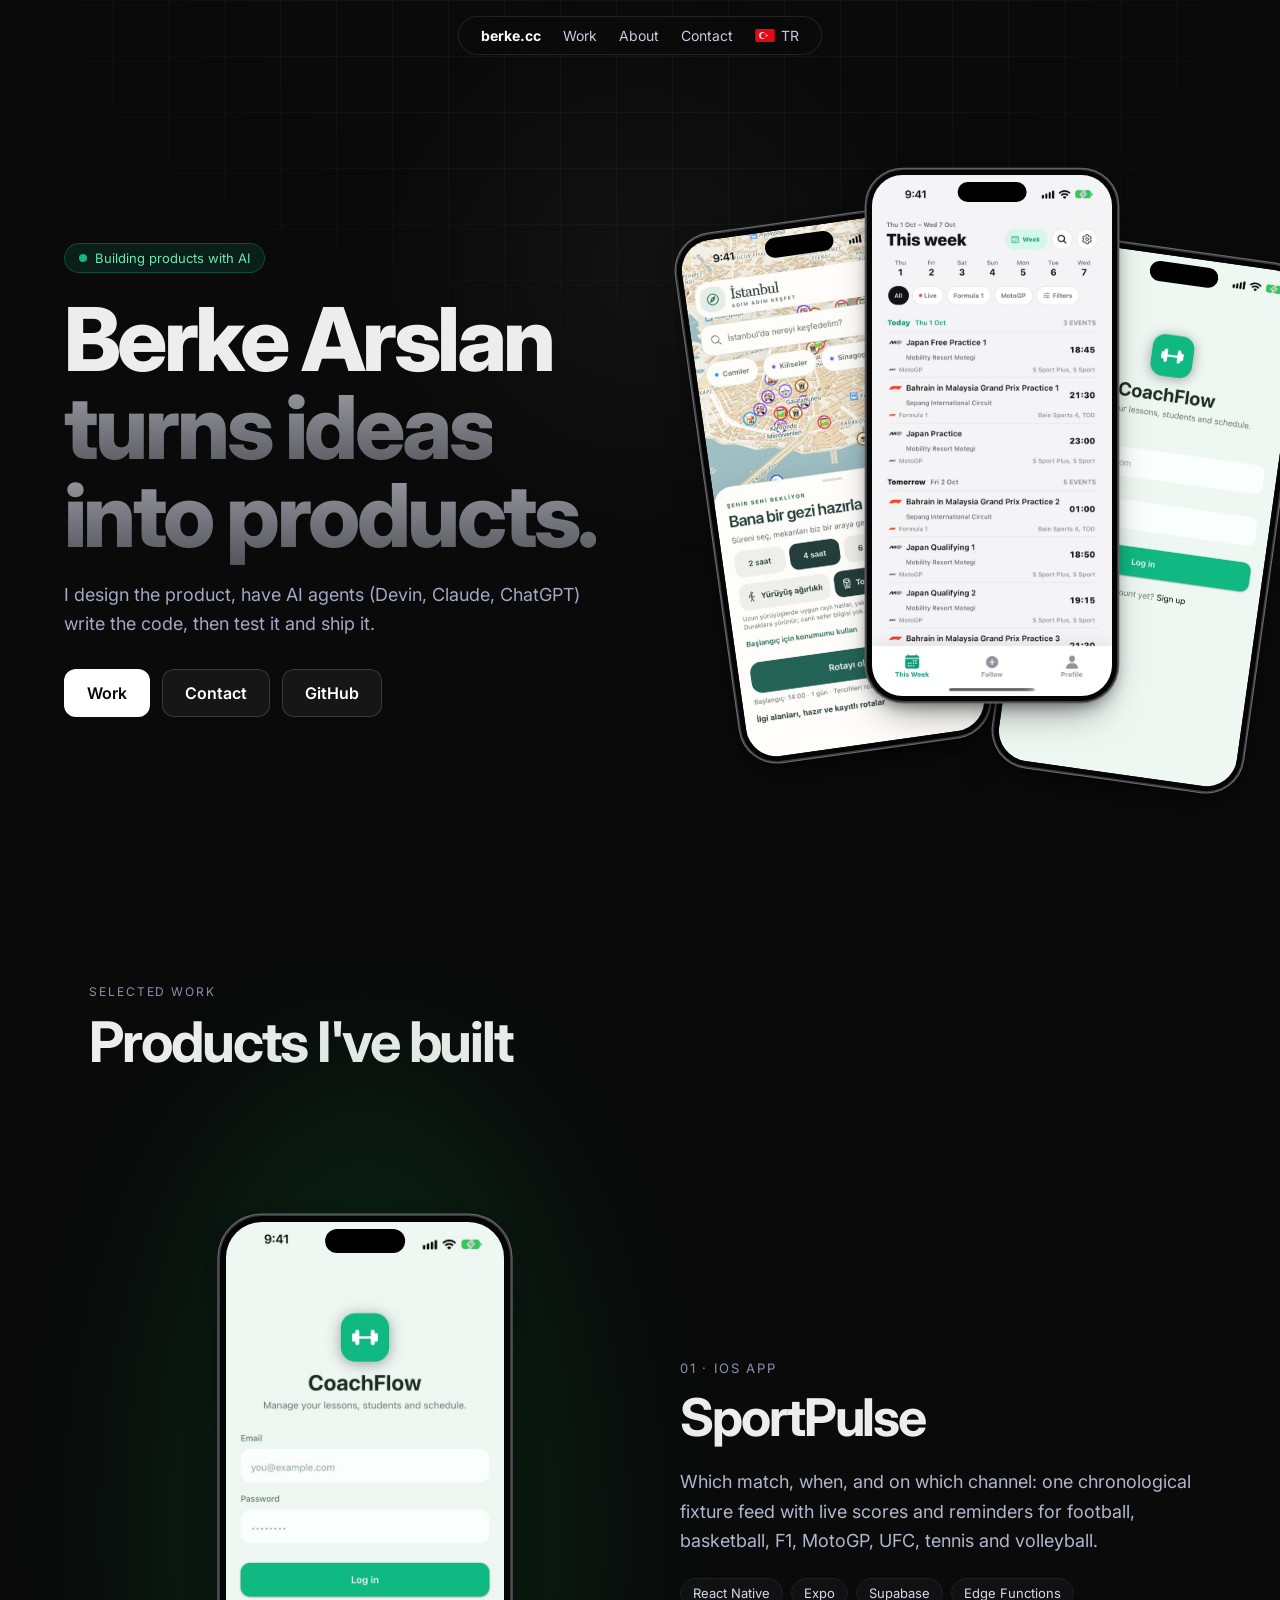
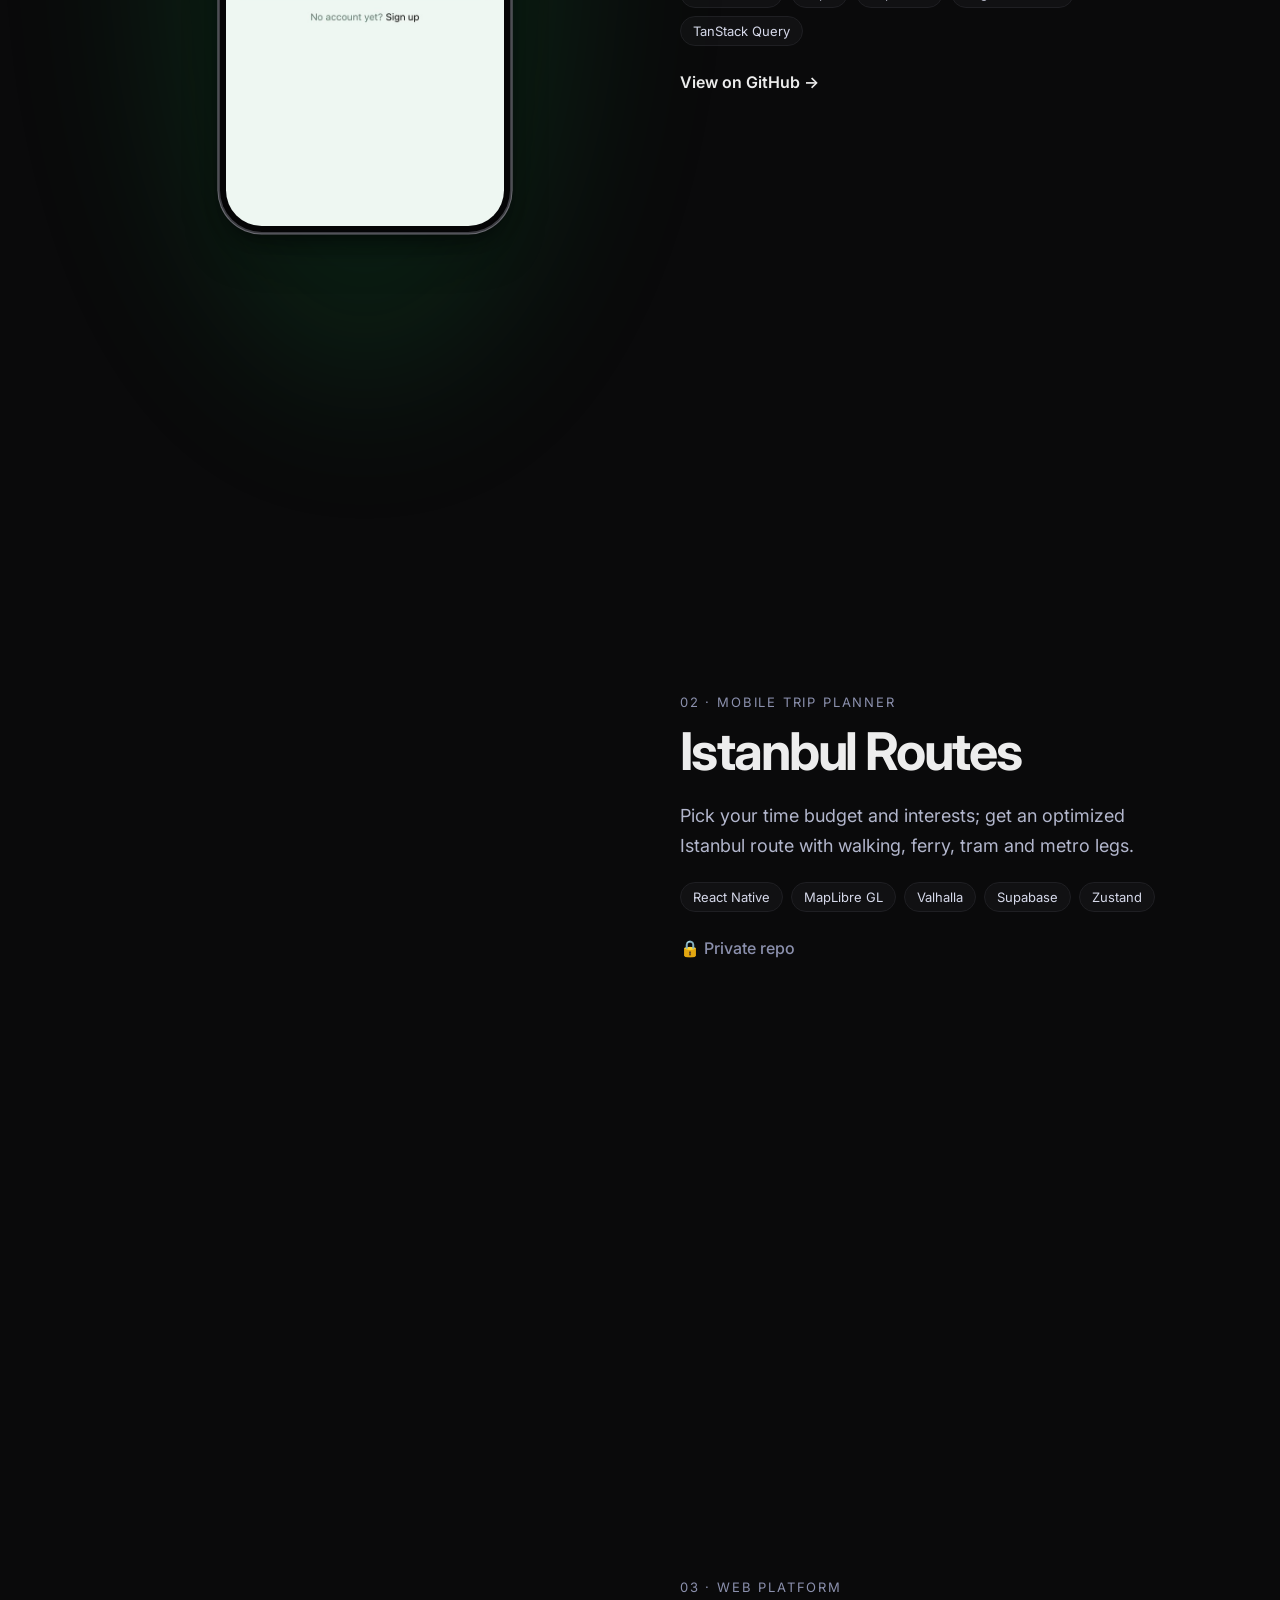
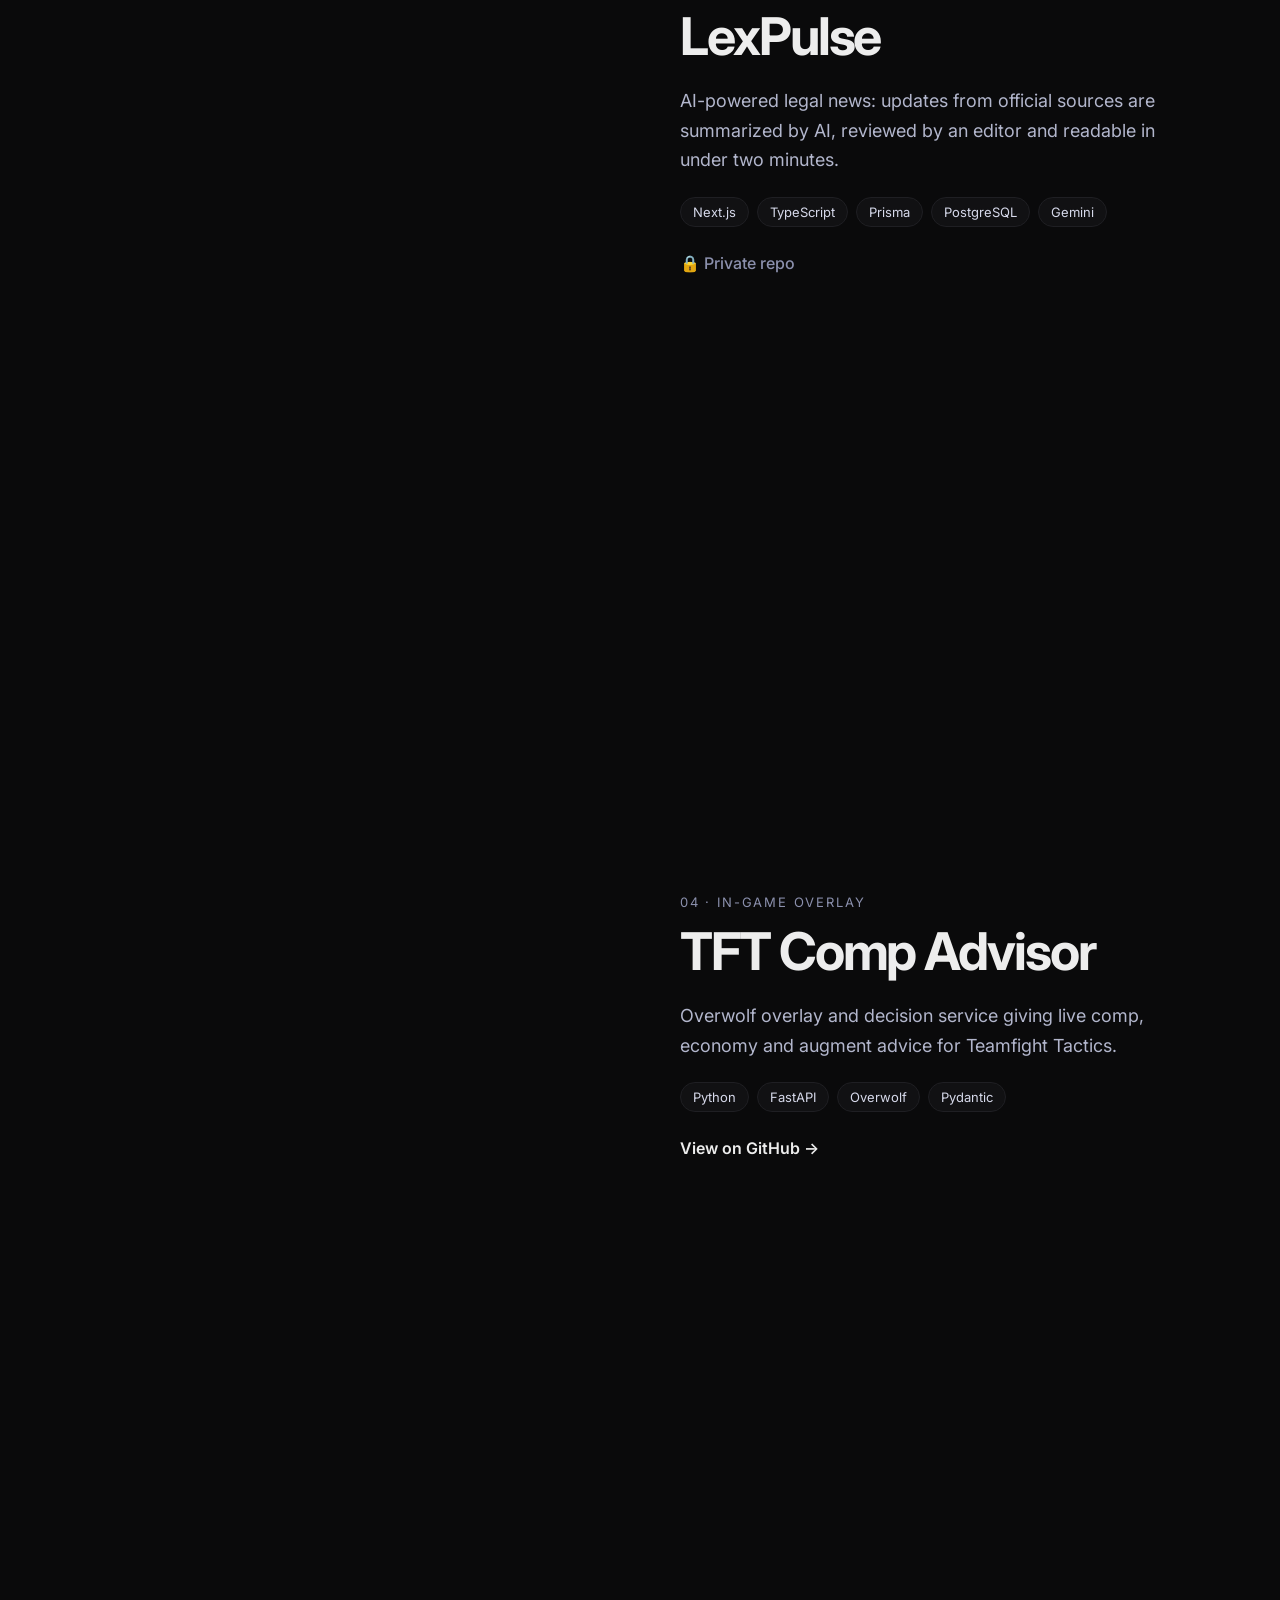
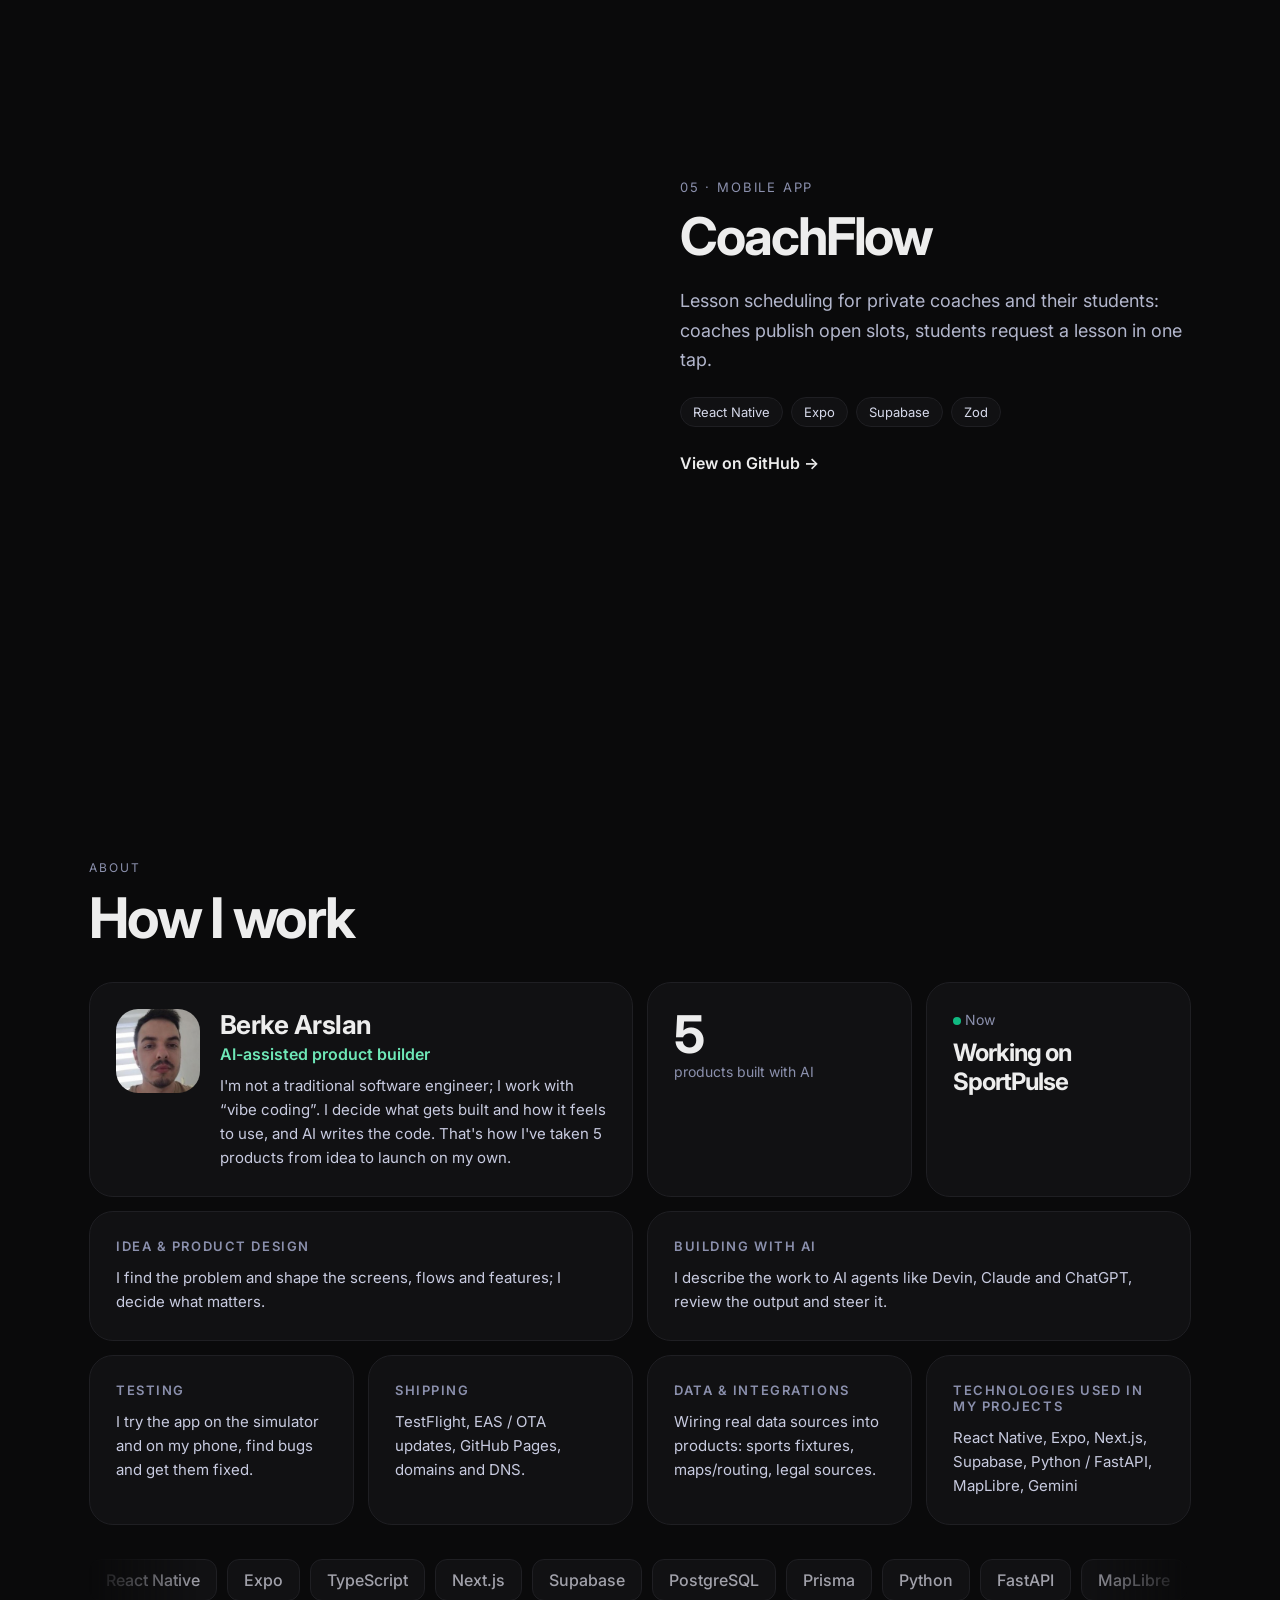
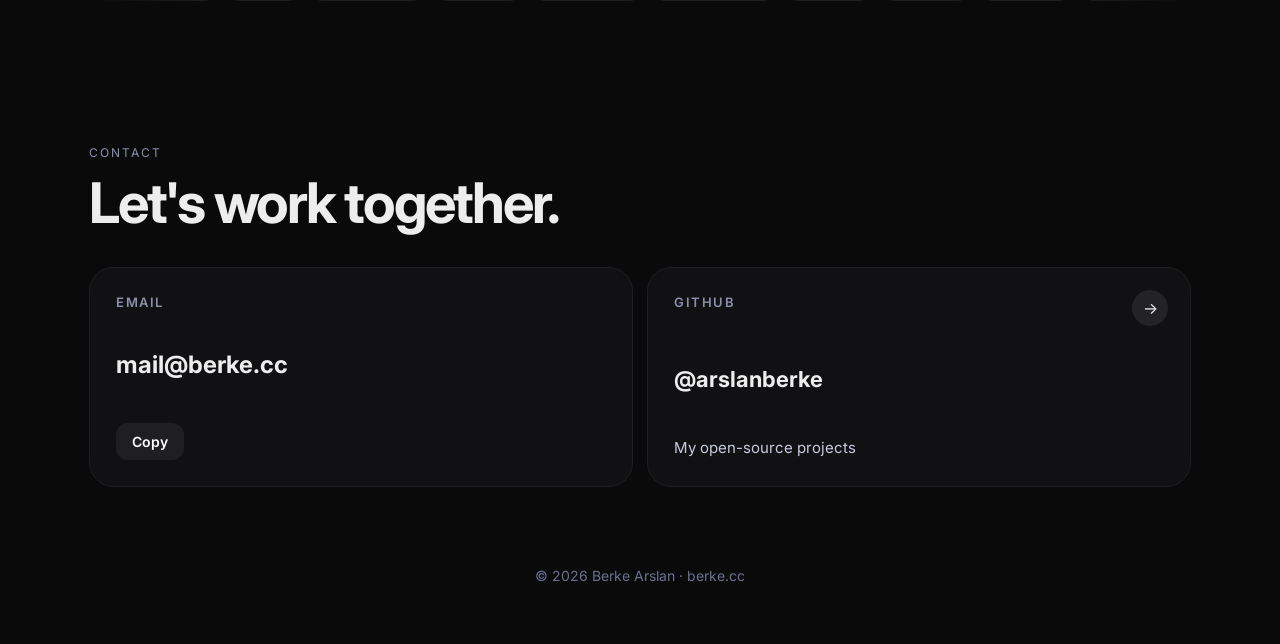
==== commit de5d8e4a: "Show English app screenshots in English mode Co-Authored-By: Devin AI <158243242+devin-ai-integratio" ====
--- a/index.html
+++ b/index.html
@@ -50,6 +50,6 @@
   <div class="wrap"><div class="grid" id="contactg"></div></div>
 
   <footer>© <span id="year"></span> Berke Arslan · berke.cc</footer>
-  <script src="main.js?v=5"></script>
+  <script src="main.js?v=6"></script>
 </body>
 </html>
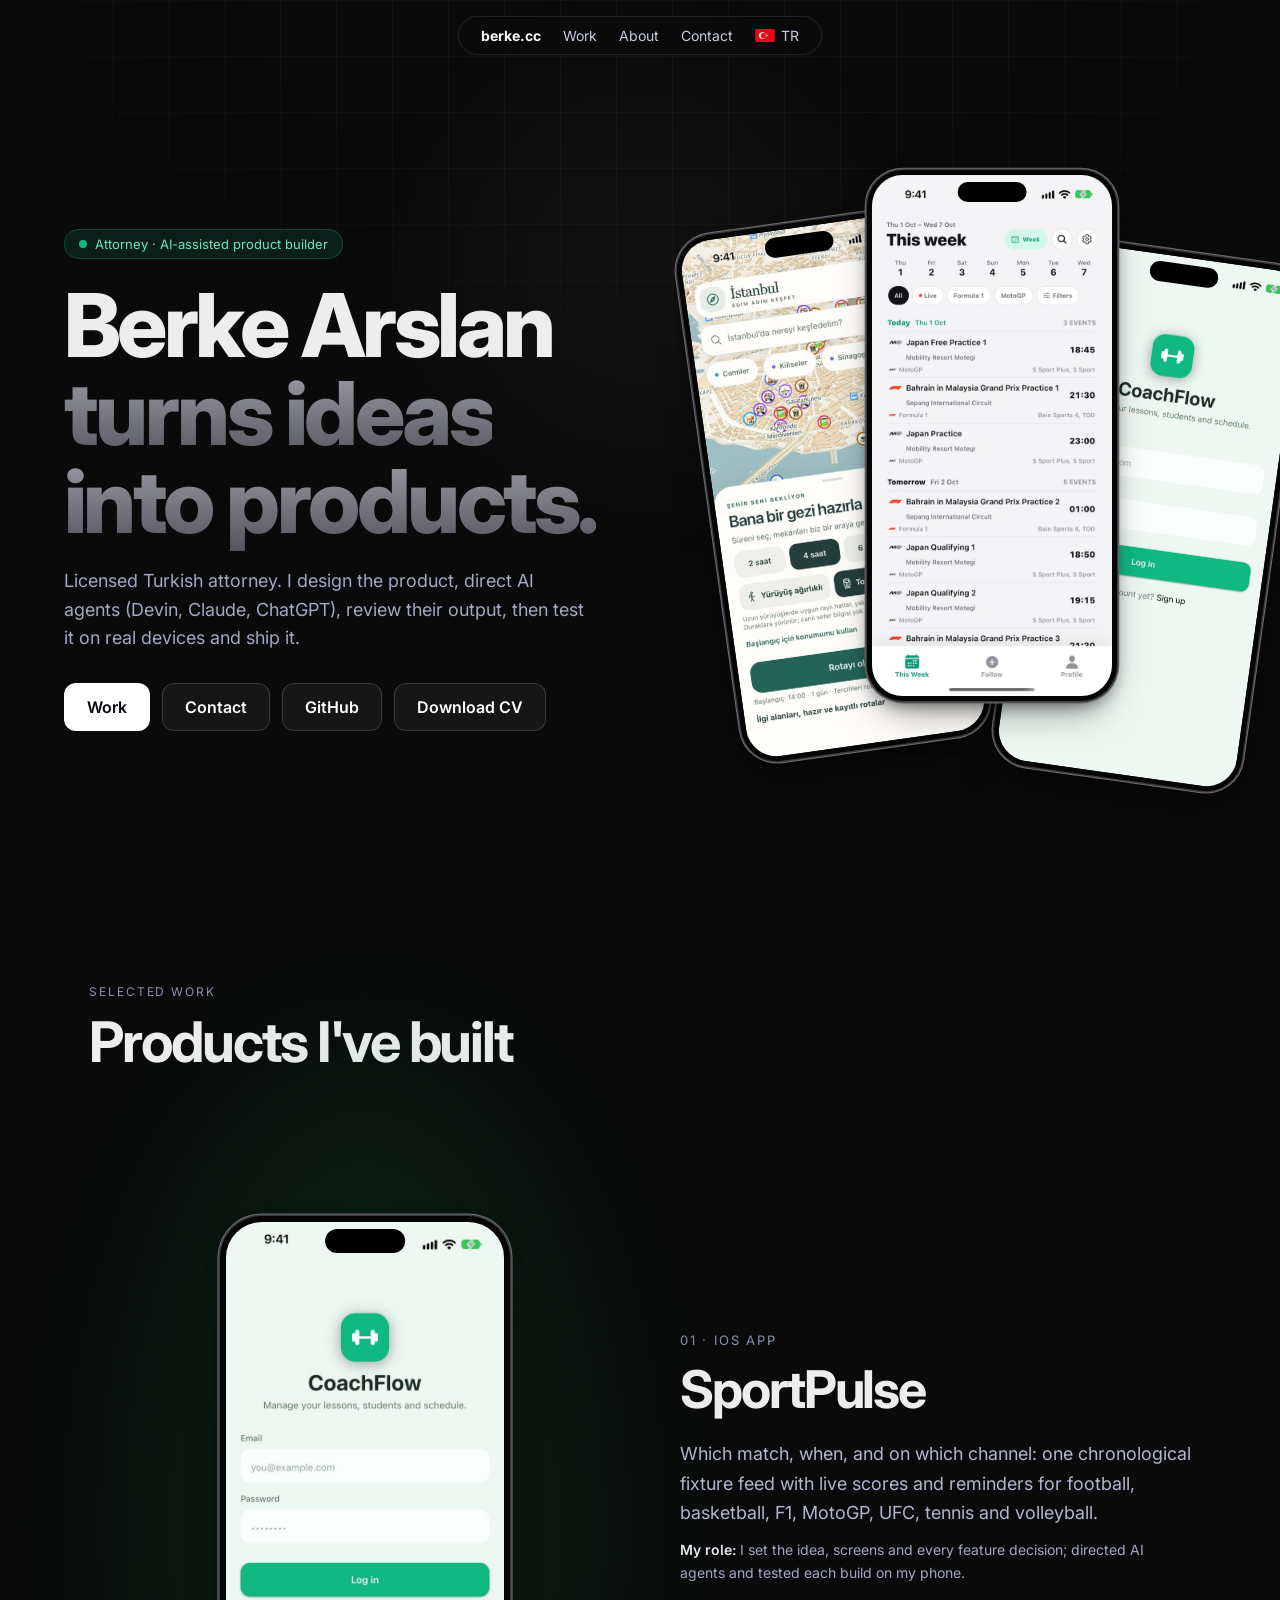
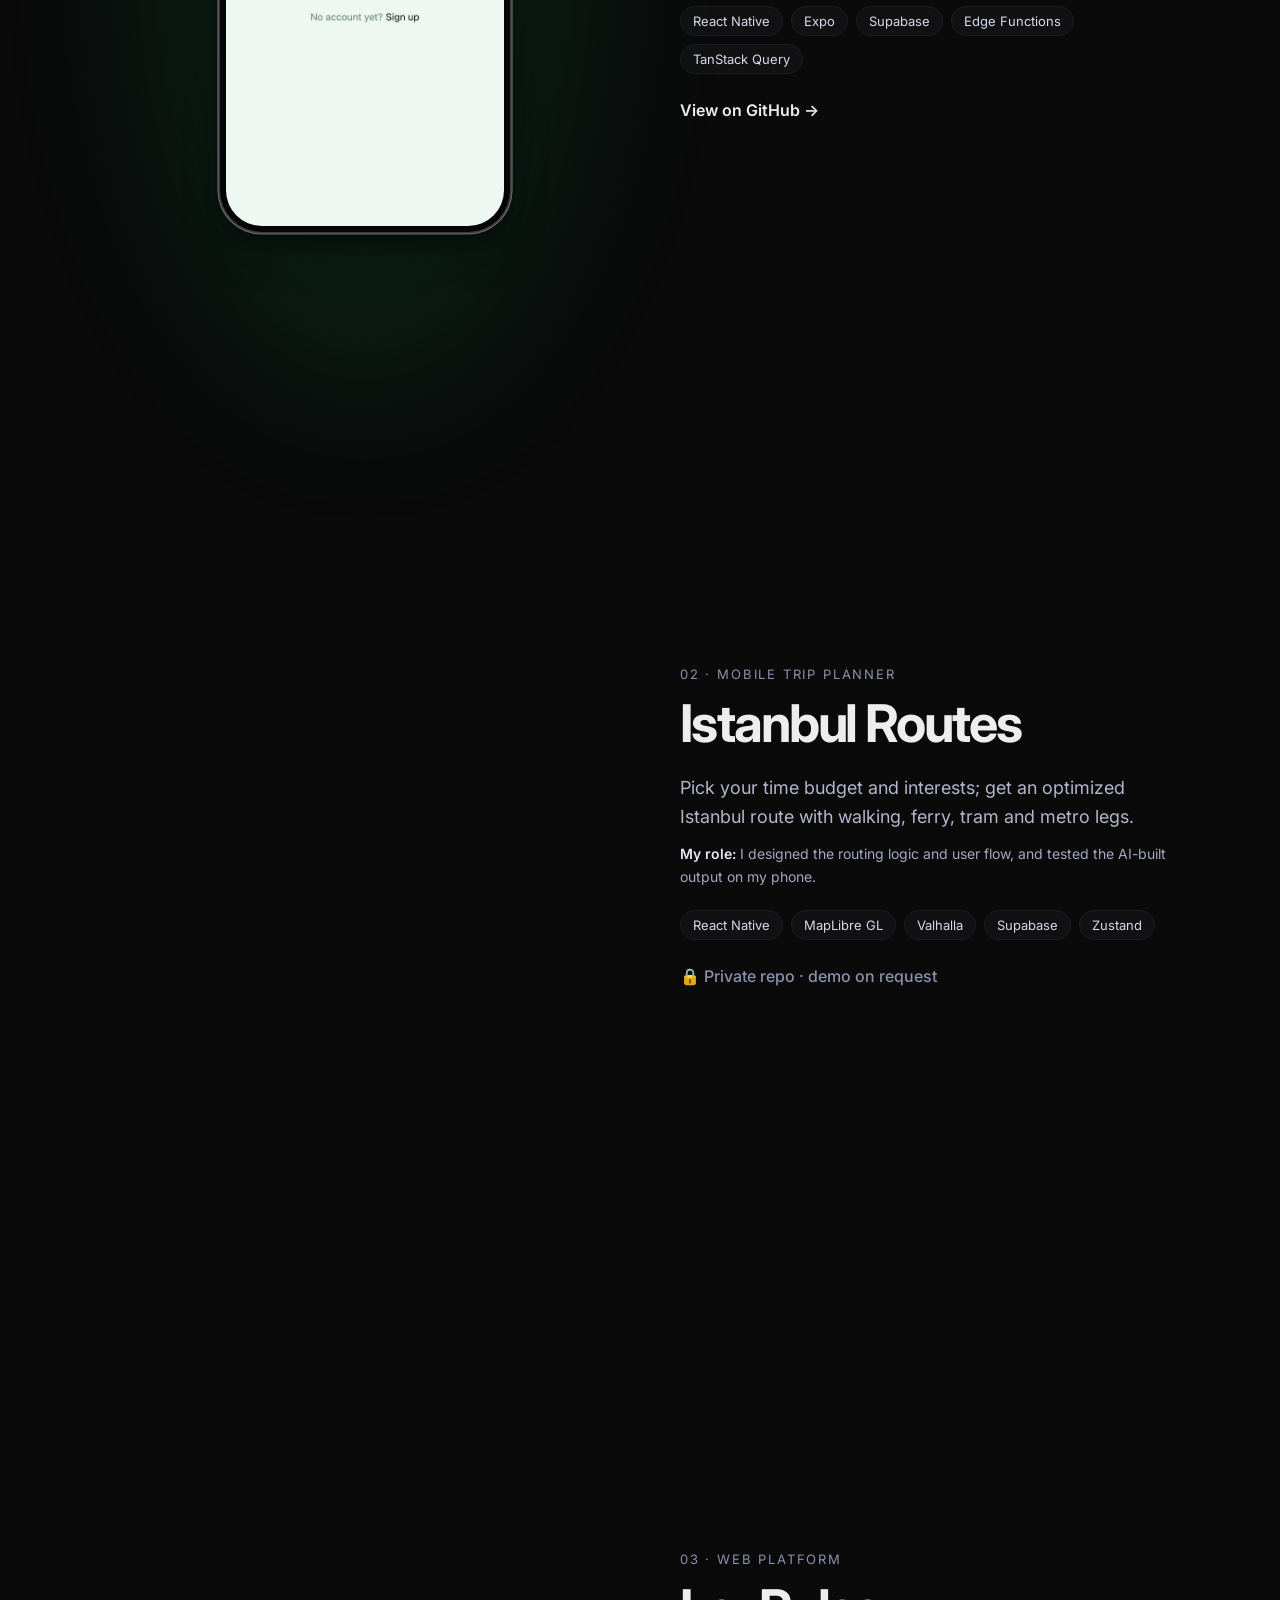
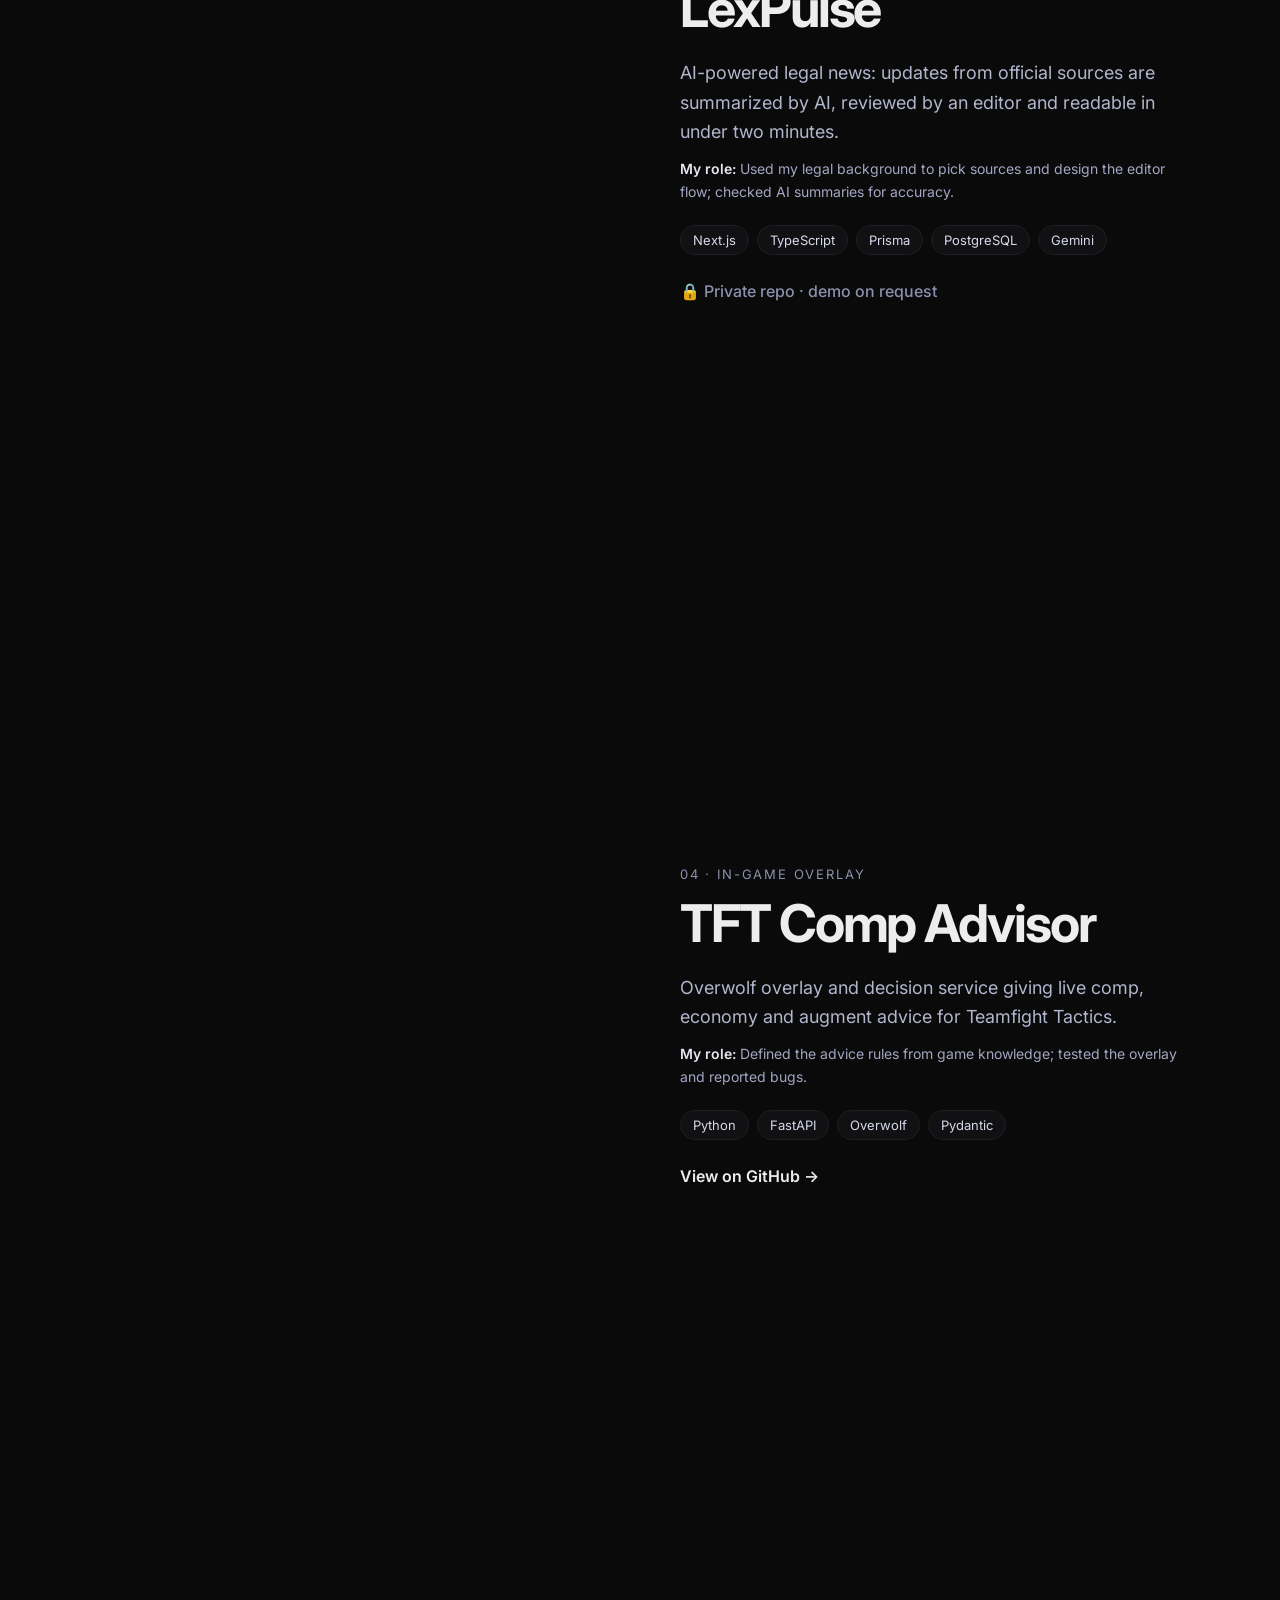
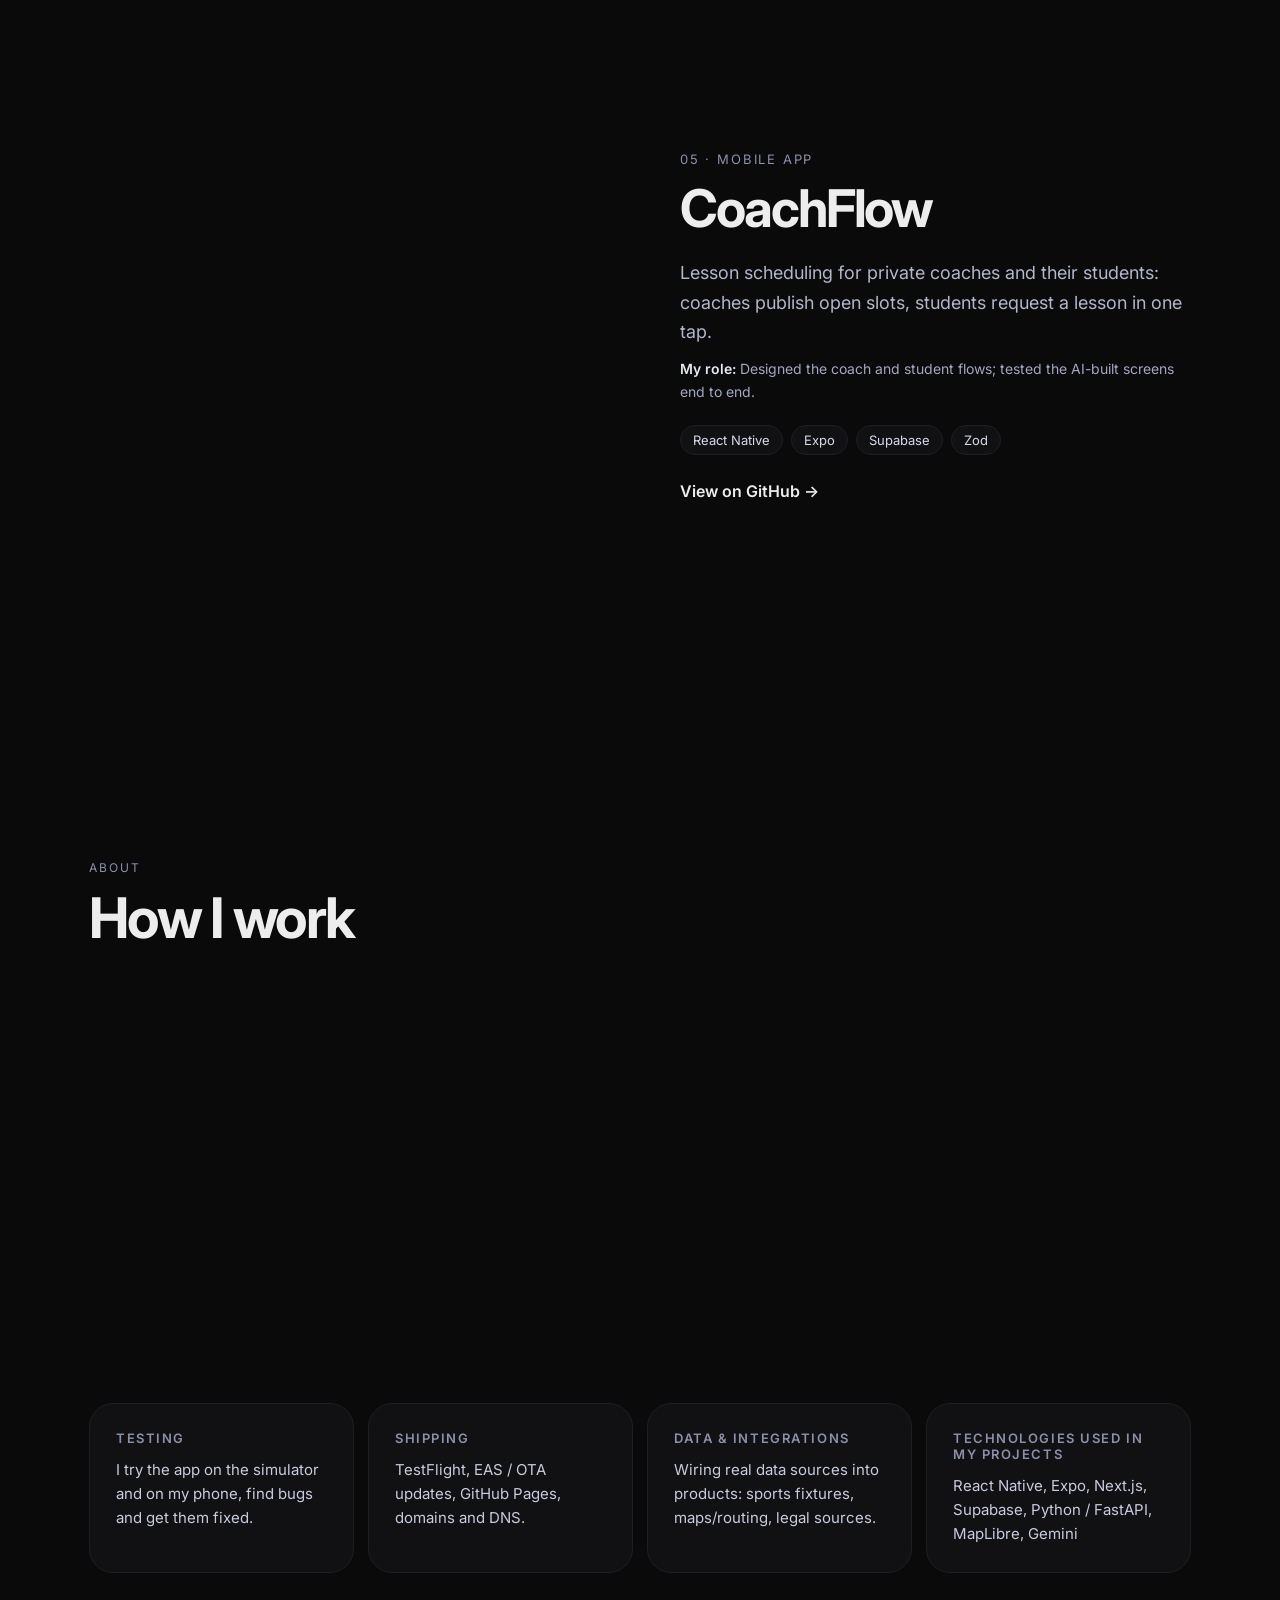
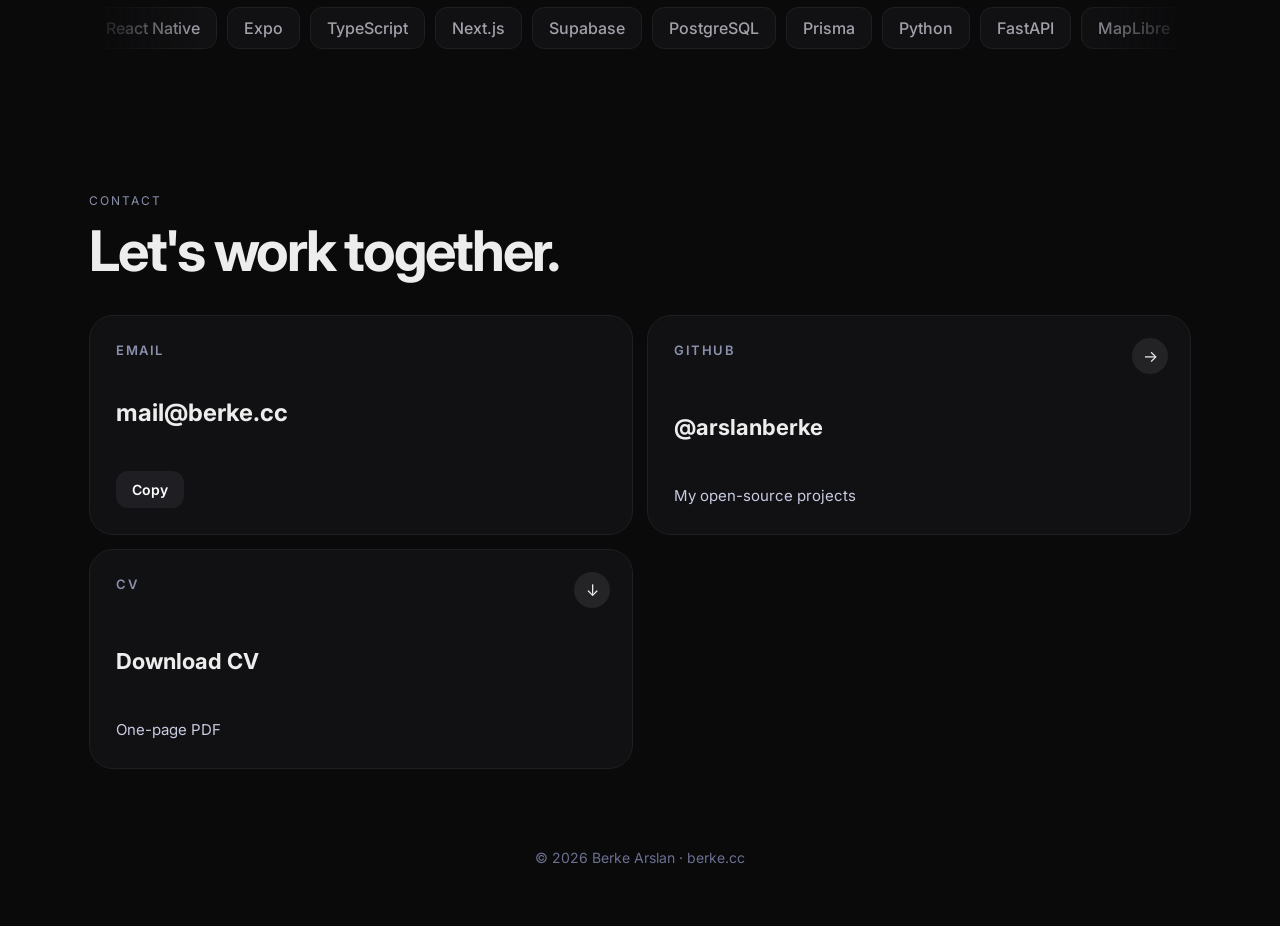
==== commit 69a40193: "Align site with CV: attorney positioning, per-project role, downloadable CV Co-Authored-By: Devin AI" ====
--- a/index.html
+++ b/index.html
@@ -4,14 +4,14 @@
   <meta charset="utf-8" />
   <meta name="viewport" content="width=device-width, initial-scale=1" />
   <title>Berke Arslan — Portfolio</title>
-  <meta name="description" content="Berke Arslan — AI-assisted product builder: SportPulse, Istanbul Routes, LexPulse, TFT Comp Advisor, CoachFlow." />
+  <meta name="description" content="Berke Arslan — Turkish attorney and AI-assisted product builder: SportPulse, Istanbul Routes, LexPulse, TFT Comp Advisor, CoachFlow." />
   <meta property="og:title" content="Berke Arslan — Portfolio" />
   <meta property="og:description" content="Products I took from idea to launch with AI." />
   <meta property="og:image" content="https://berke.cc/assets/shots/sp-3.jpg" />
   <link rel="icon" href="assets/favicon.svg" type="image/svg+xml" />
   <link rel="preconnect" href="https://fonts.googleapis.com" />
   <link href="https://fonts.googleapis.com/css2?family=Inter:wght@400;500;600;700;800&display=swap" rel="stylesheet" />
-  <link rel="stylesheet" href="style.css?v=5" />
+  <link rel="stylesheet" href="style.css?v=6" />
 </head>
 <body>
   <div class="bg"></div><div class="spot"></div>
@@ -32,6 +32,7 @@
         <a class="btn p" href="#work" data-i18n="nav.work">Work</a>
         <a class="btn" href="#contact" data-i18n="nav.contact">Contact</a>
         <a class="btn" href="https://github.com/arslanberke" target="_blank" rel="noopener">GitHub</a>
+        <a class="btn" id="cvbtn" href="cv.pdf" target="_blank" rel="noopener">Download CV</a>
       </div>
     </div>
     <div class="stack" id="stack"></div>
@@ -50,6 +51,6 @@
   <div class="wrap"><div class="grid" id="contactg"></div></div>
 
   <footer>© <span id="year"></span> Berke Arslan · berke.cc</footer>
-  <script src="main.js?v=6"></script>
+  <script src="main.js?v=7"></script>
 </body>
 </html>
--- a/style.css
+++ b/style.css
@@ -57,3 +57,4 @@
 
 .lang{background:none;border:0;color:#c8cbe0;font:inherit;cursor:pointer;padding:0}.lang:hover{color:#fff}
 .lang{display:inline-flex;align-items:center;gap:6px}.lang svg{width:20px;height:13px;border-radius:2px;display:block}
+.st .role-l{font-size:14px;color:#a3a7c2;margin-top:10px}.st .role-l b{color:#e5e7f0;font-weight:600}
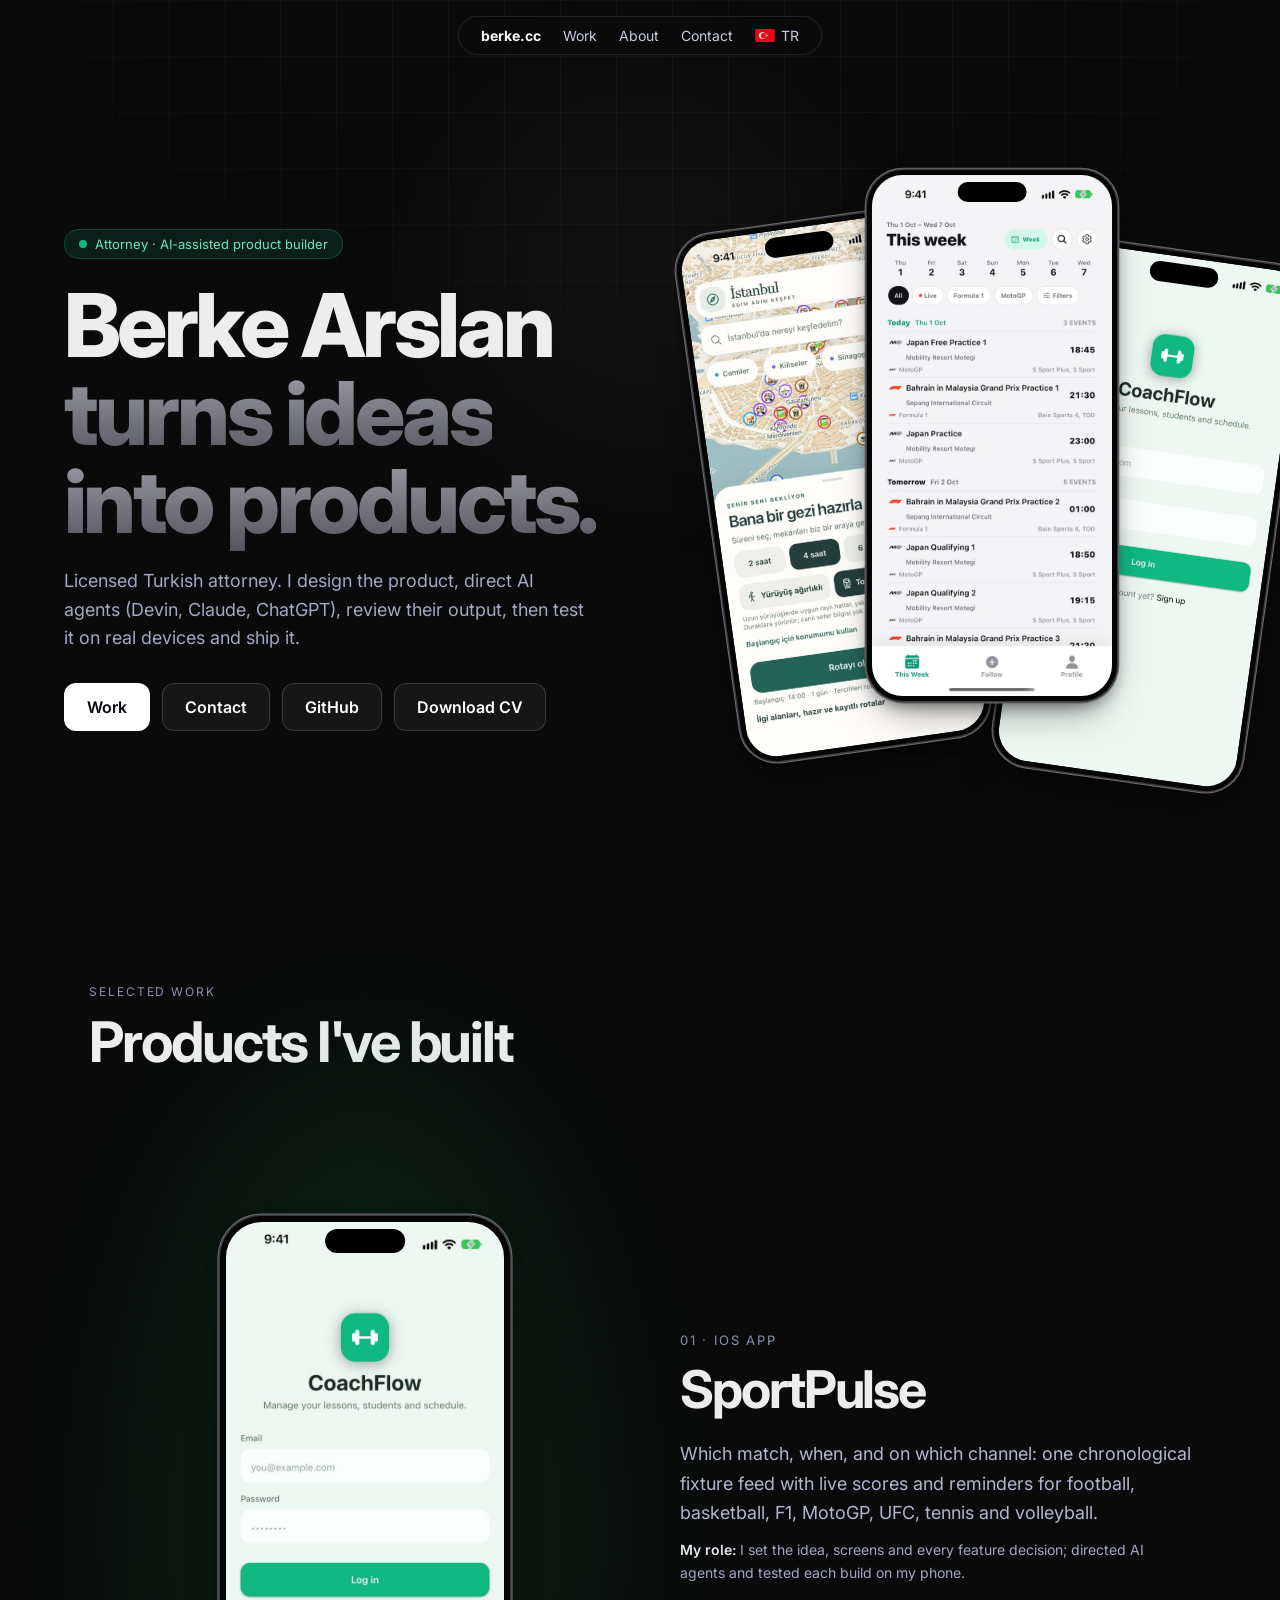
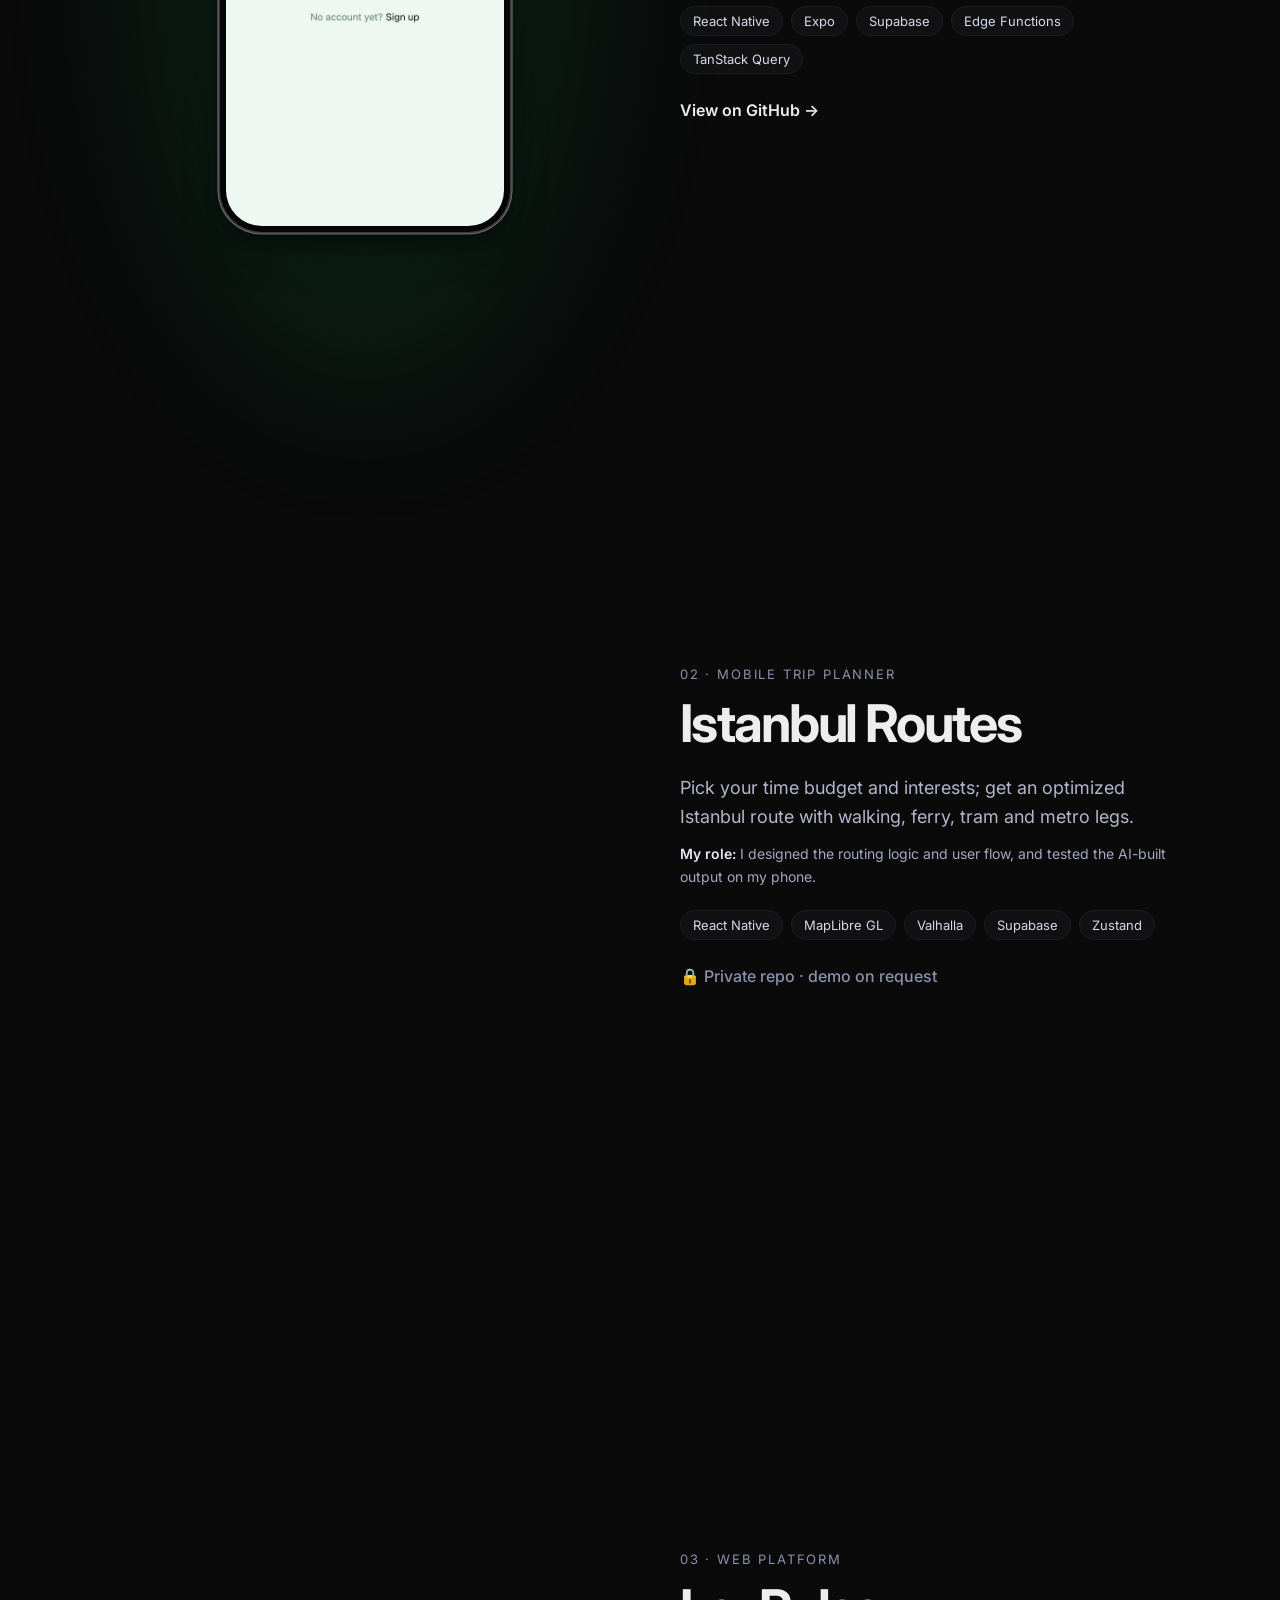
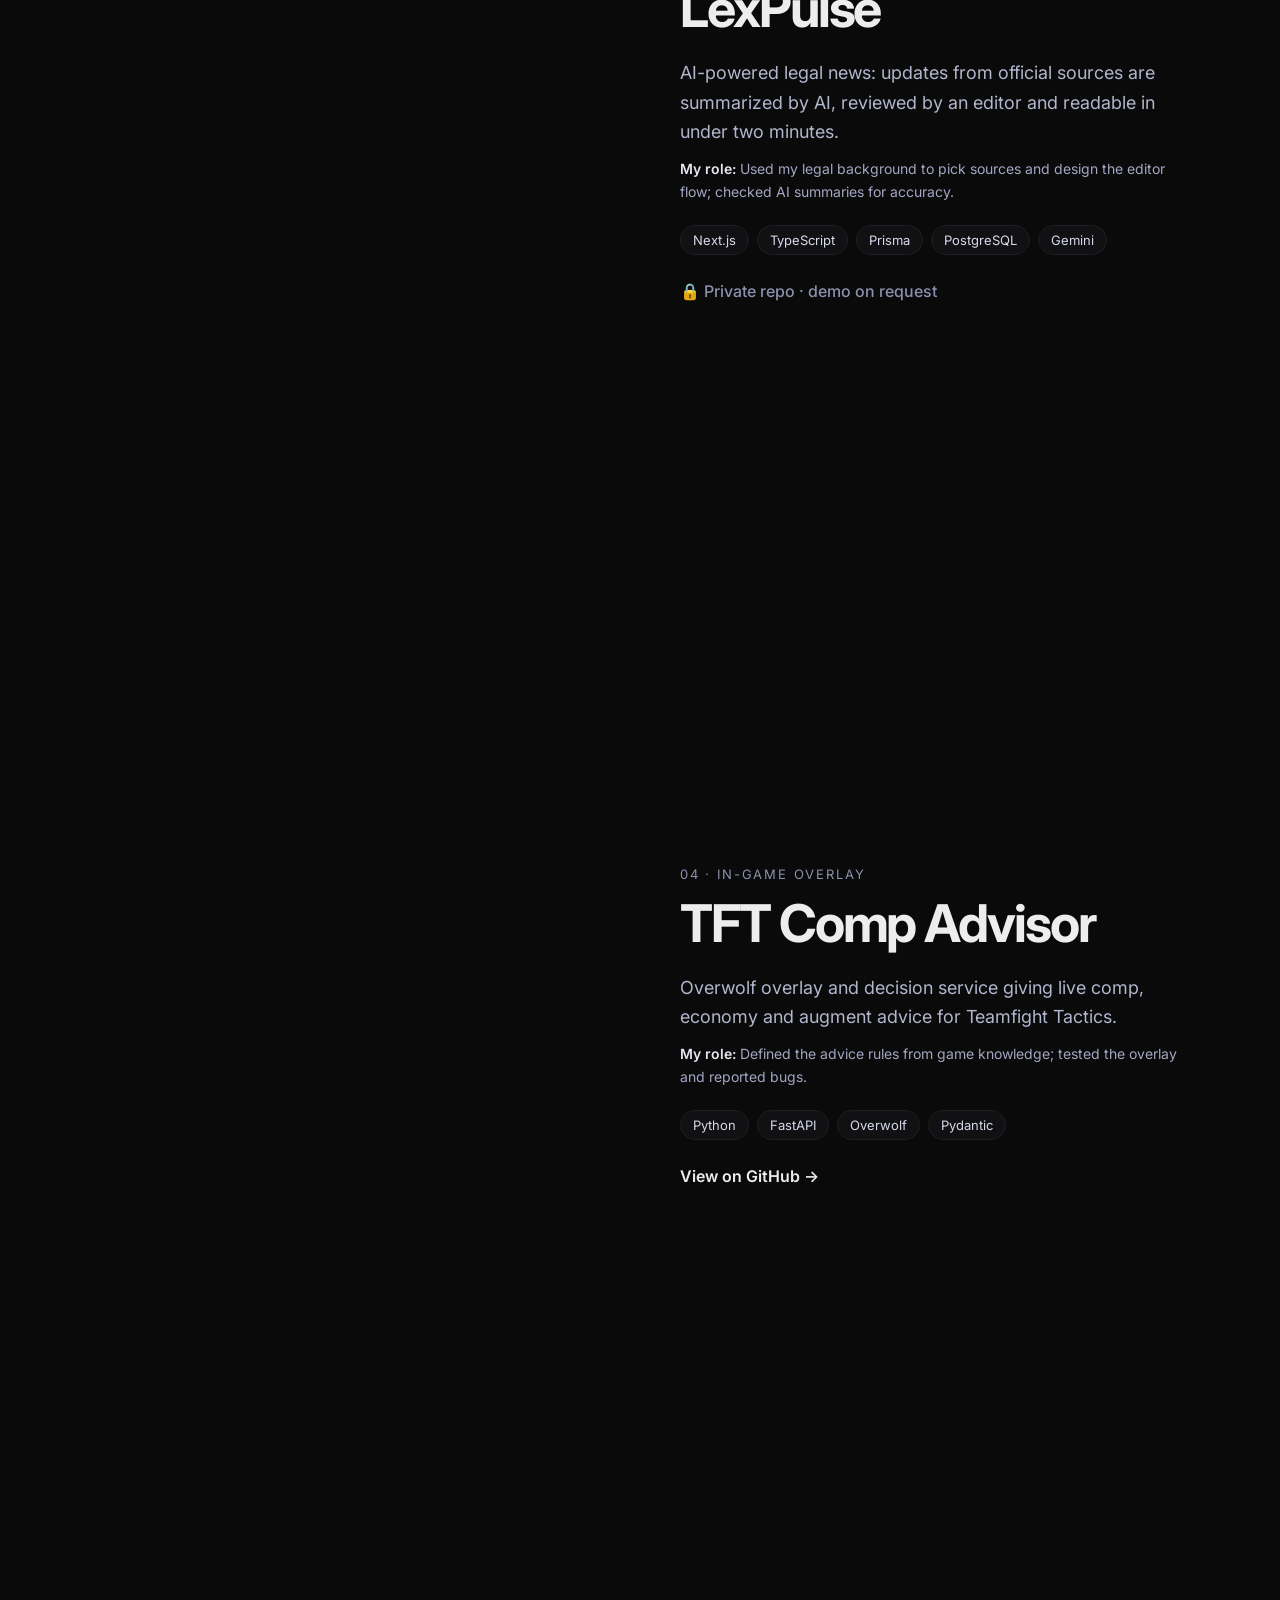
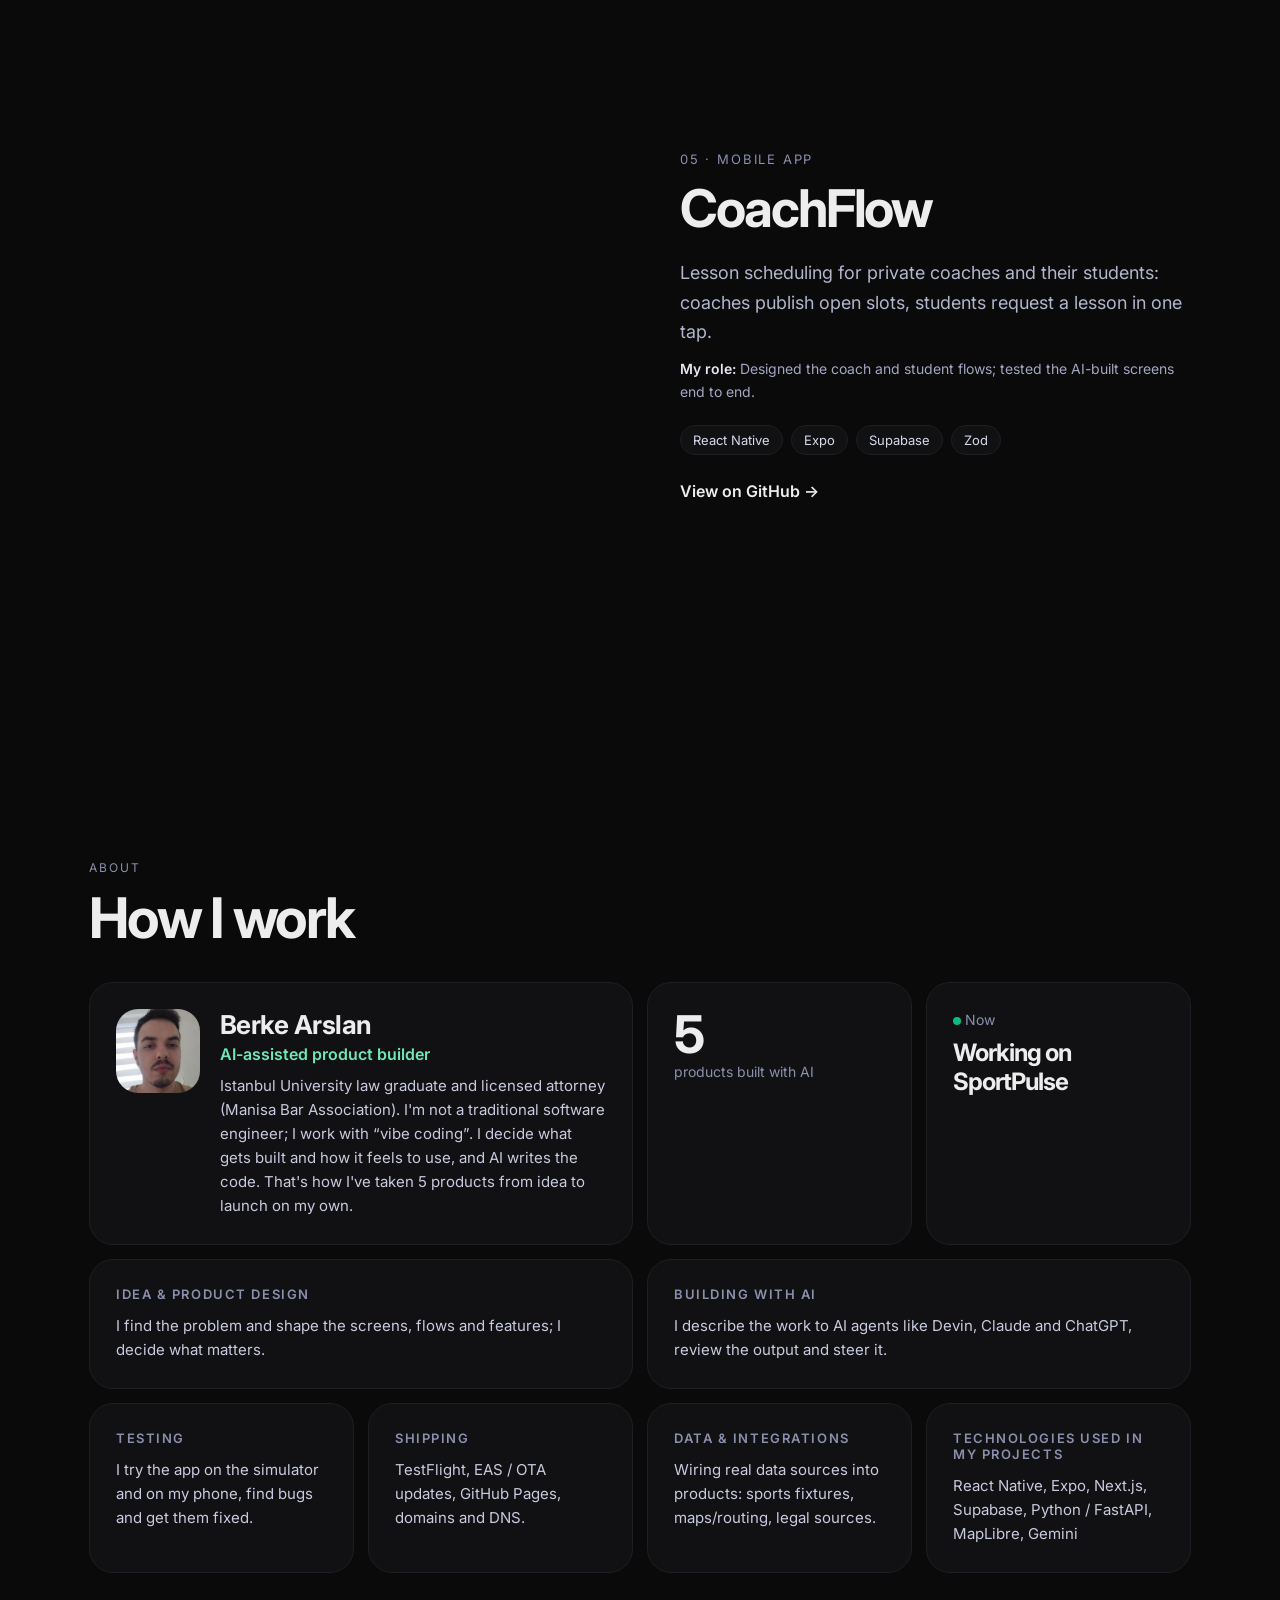
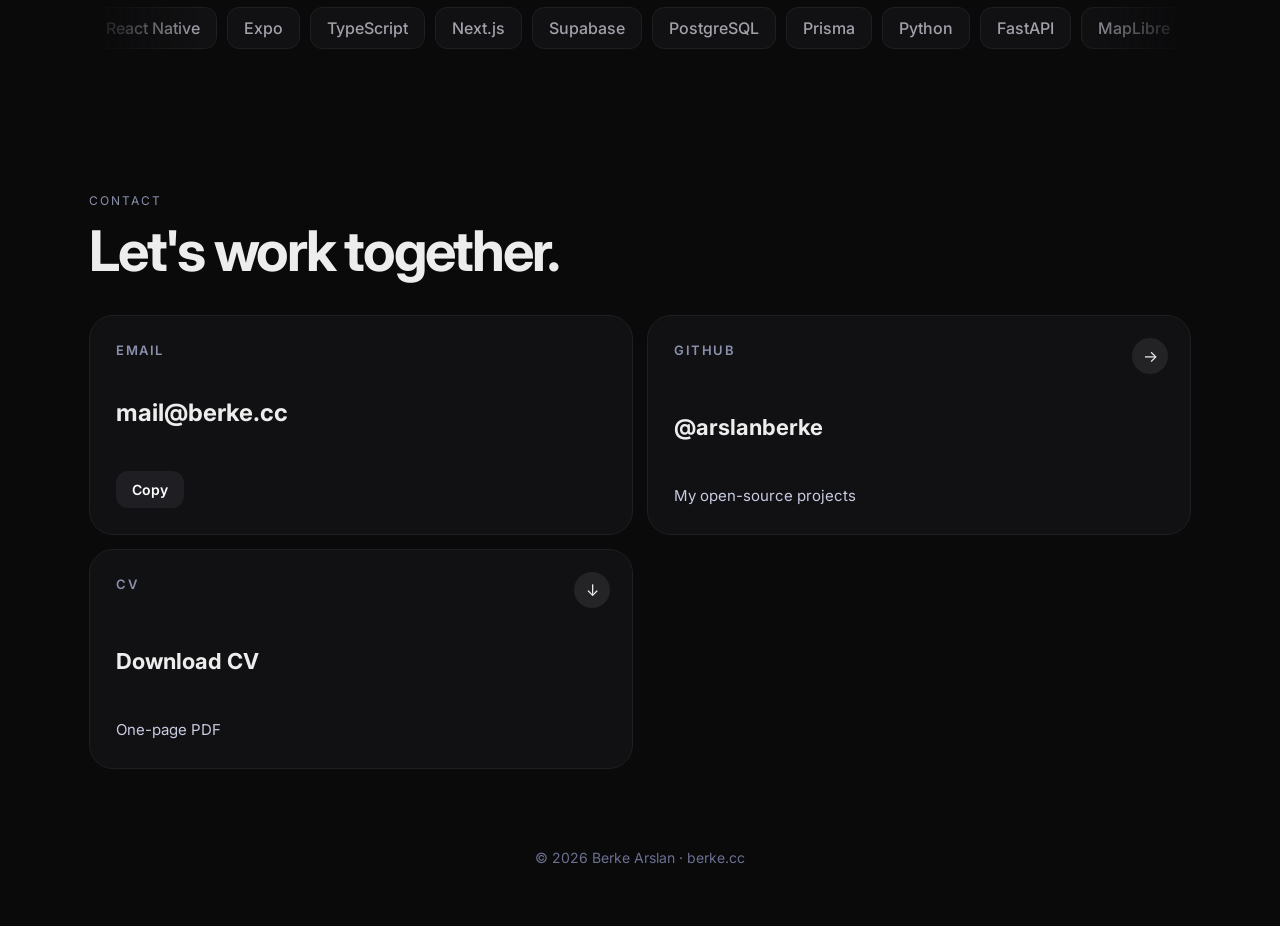
==== commit fece0c8c: "Add Cloudflare Web Analytics Co-Authored-By: Devin AI <158243242+devin-ai-integration[bot]@users.nor" ====
--- a/index.html
+++ b/index.html
@@ -52,5 +52,6 @@
 
   <footer>© <span id="year"></span> Berke Arslan · berke.cc</footer>
   <script src="main.js?v=7"></script>
+<script defer src="https://static.cloudflareinsights.com/beacon.min.js" data-cf-beacon='{"token": "353b7f6b53ac4479af004b6bed75a7f1"}'></script>
 </body>
 </html>
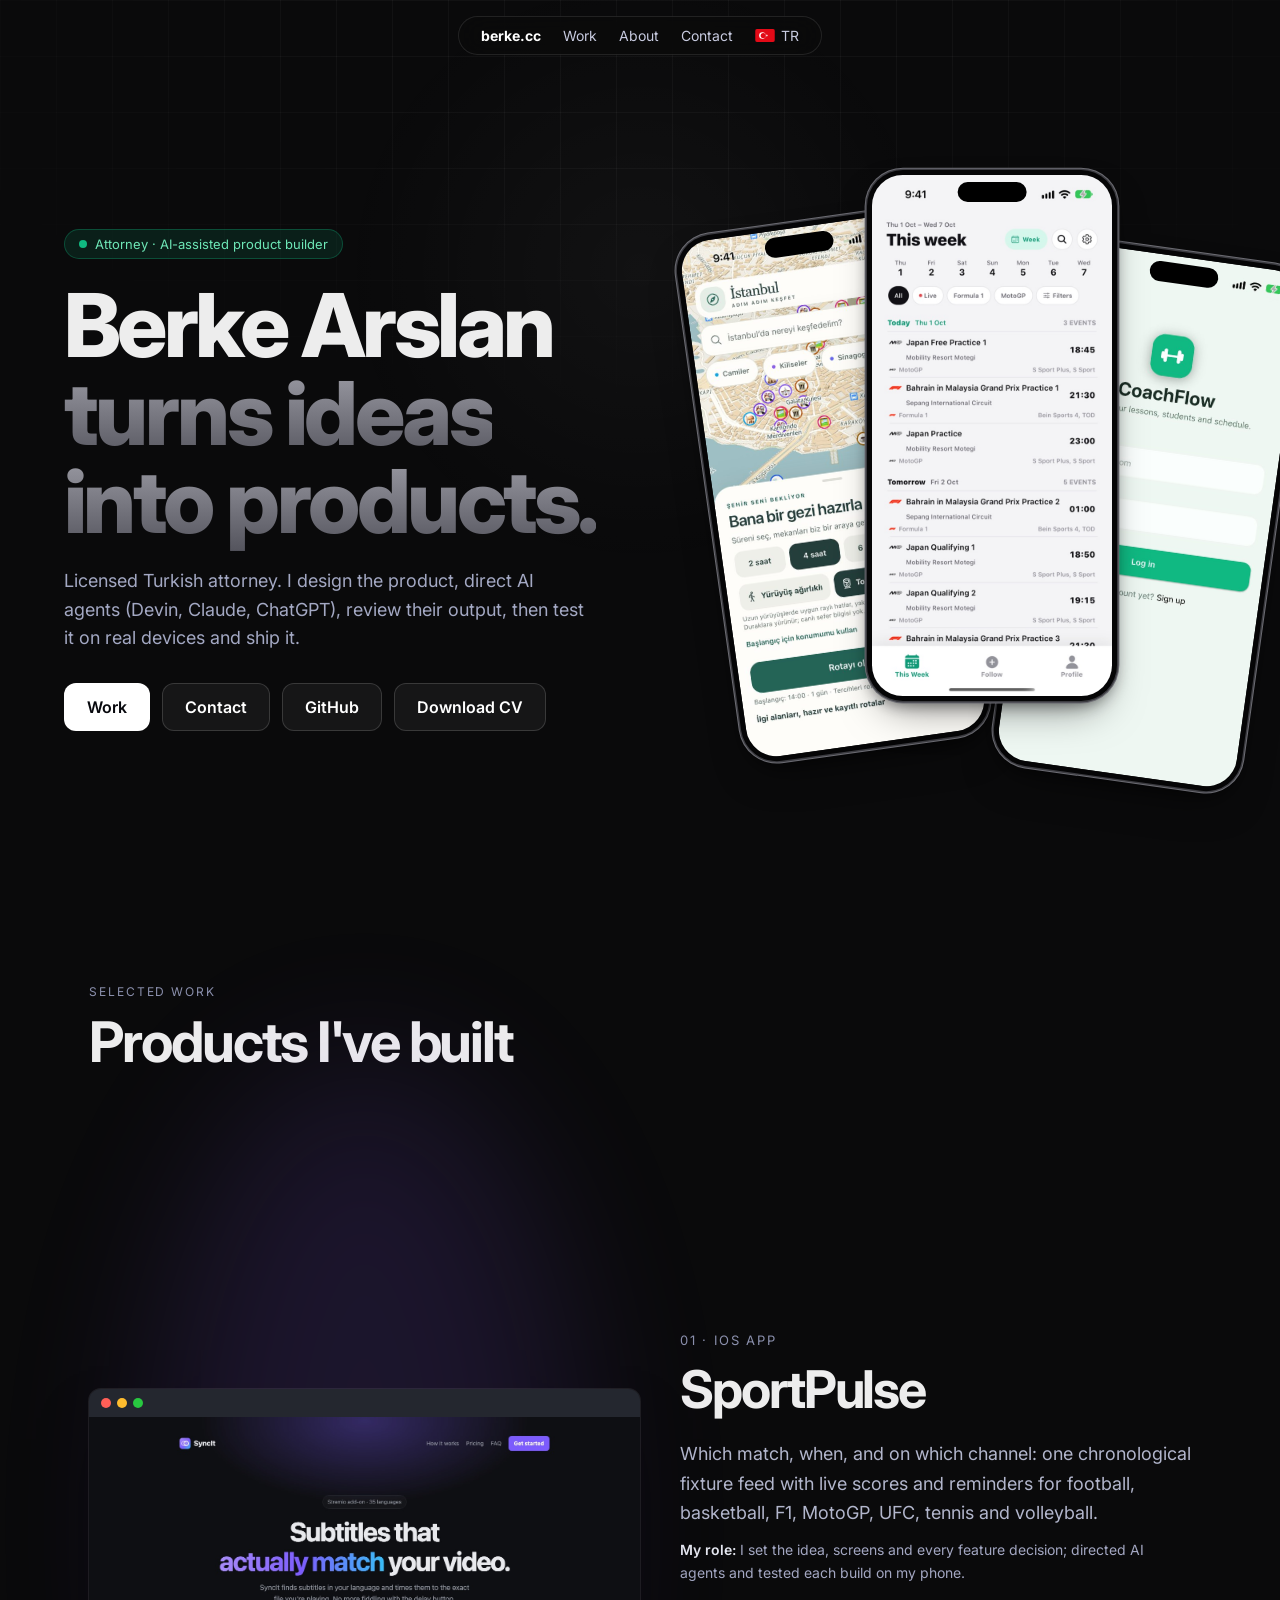
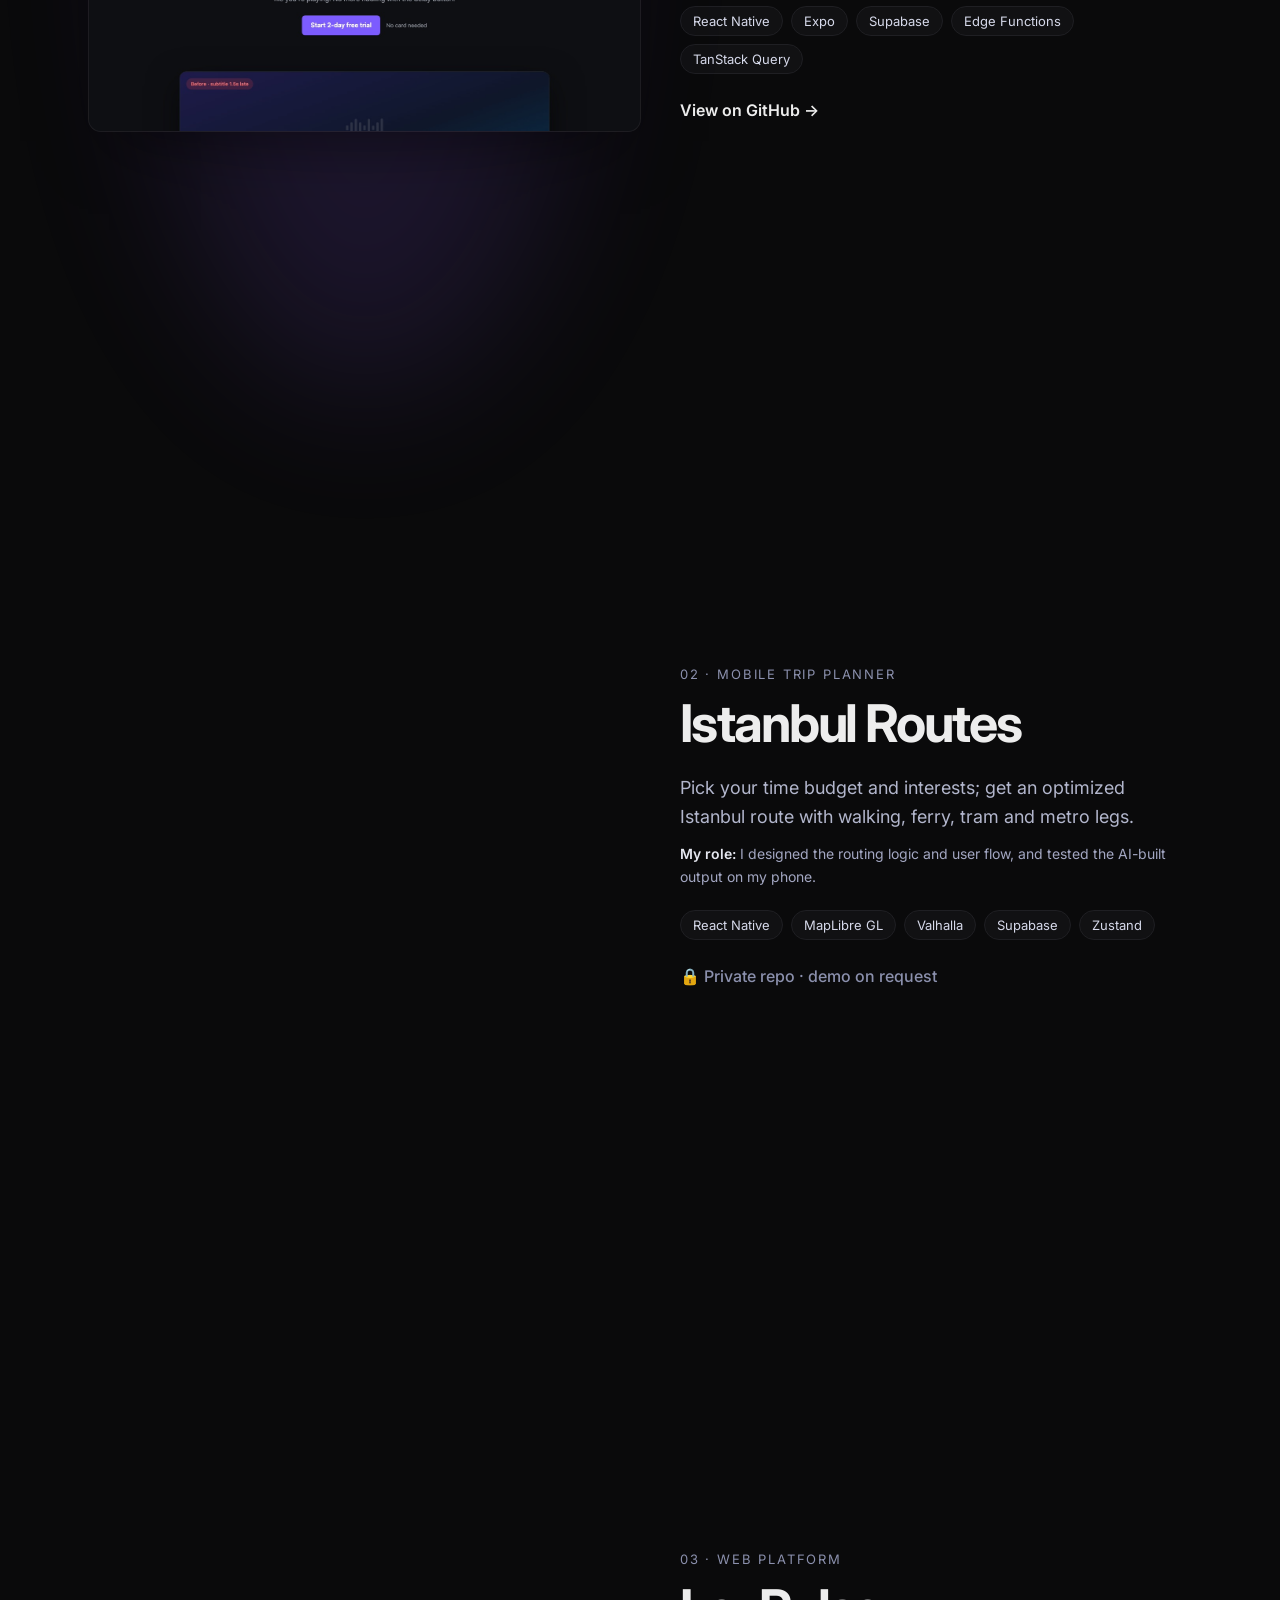
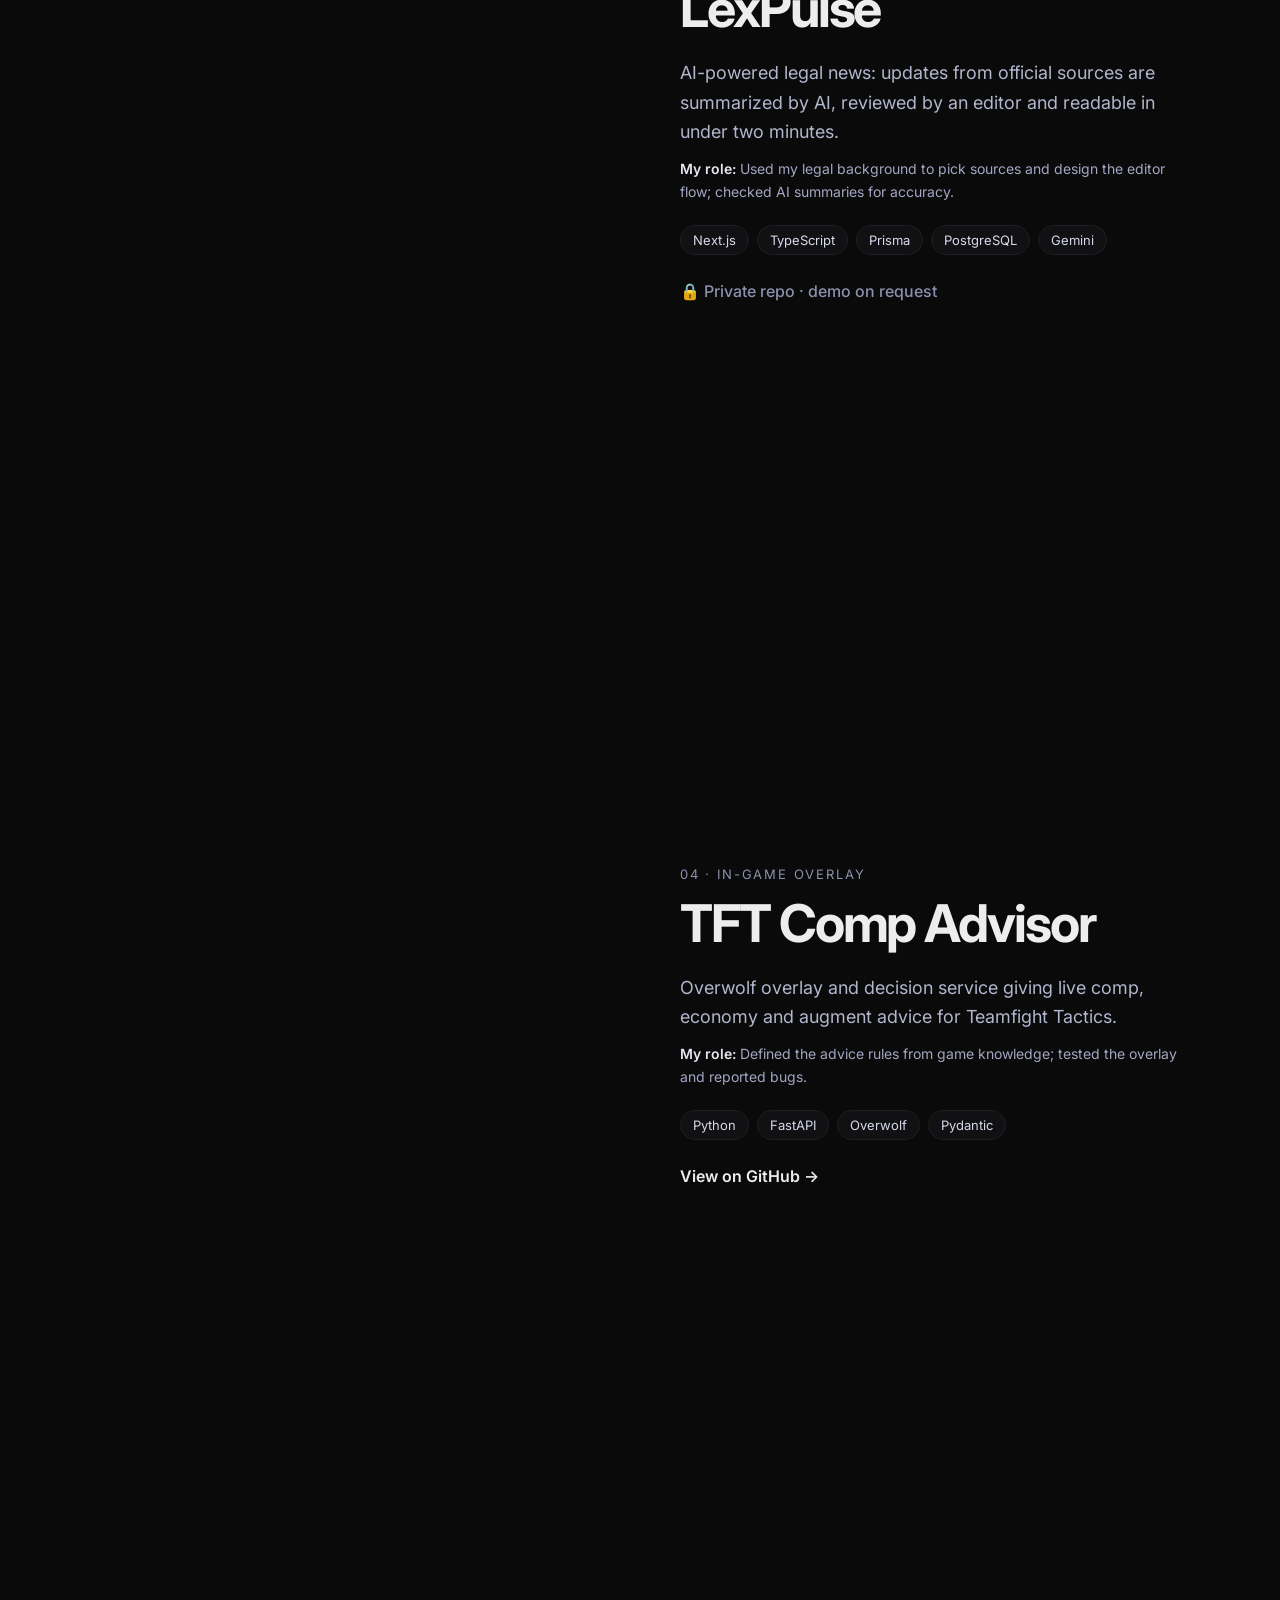
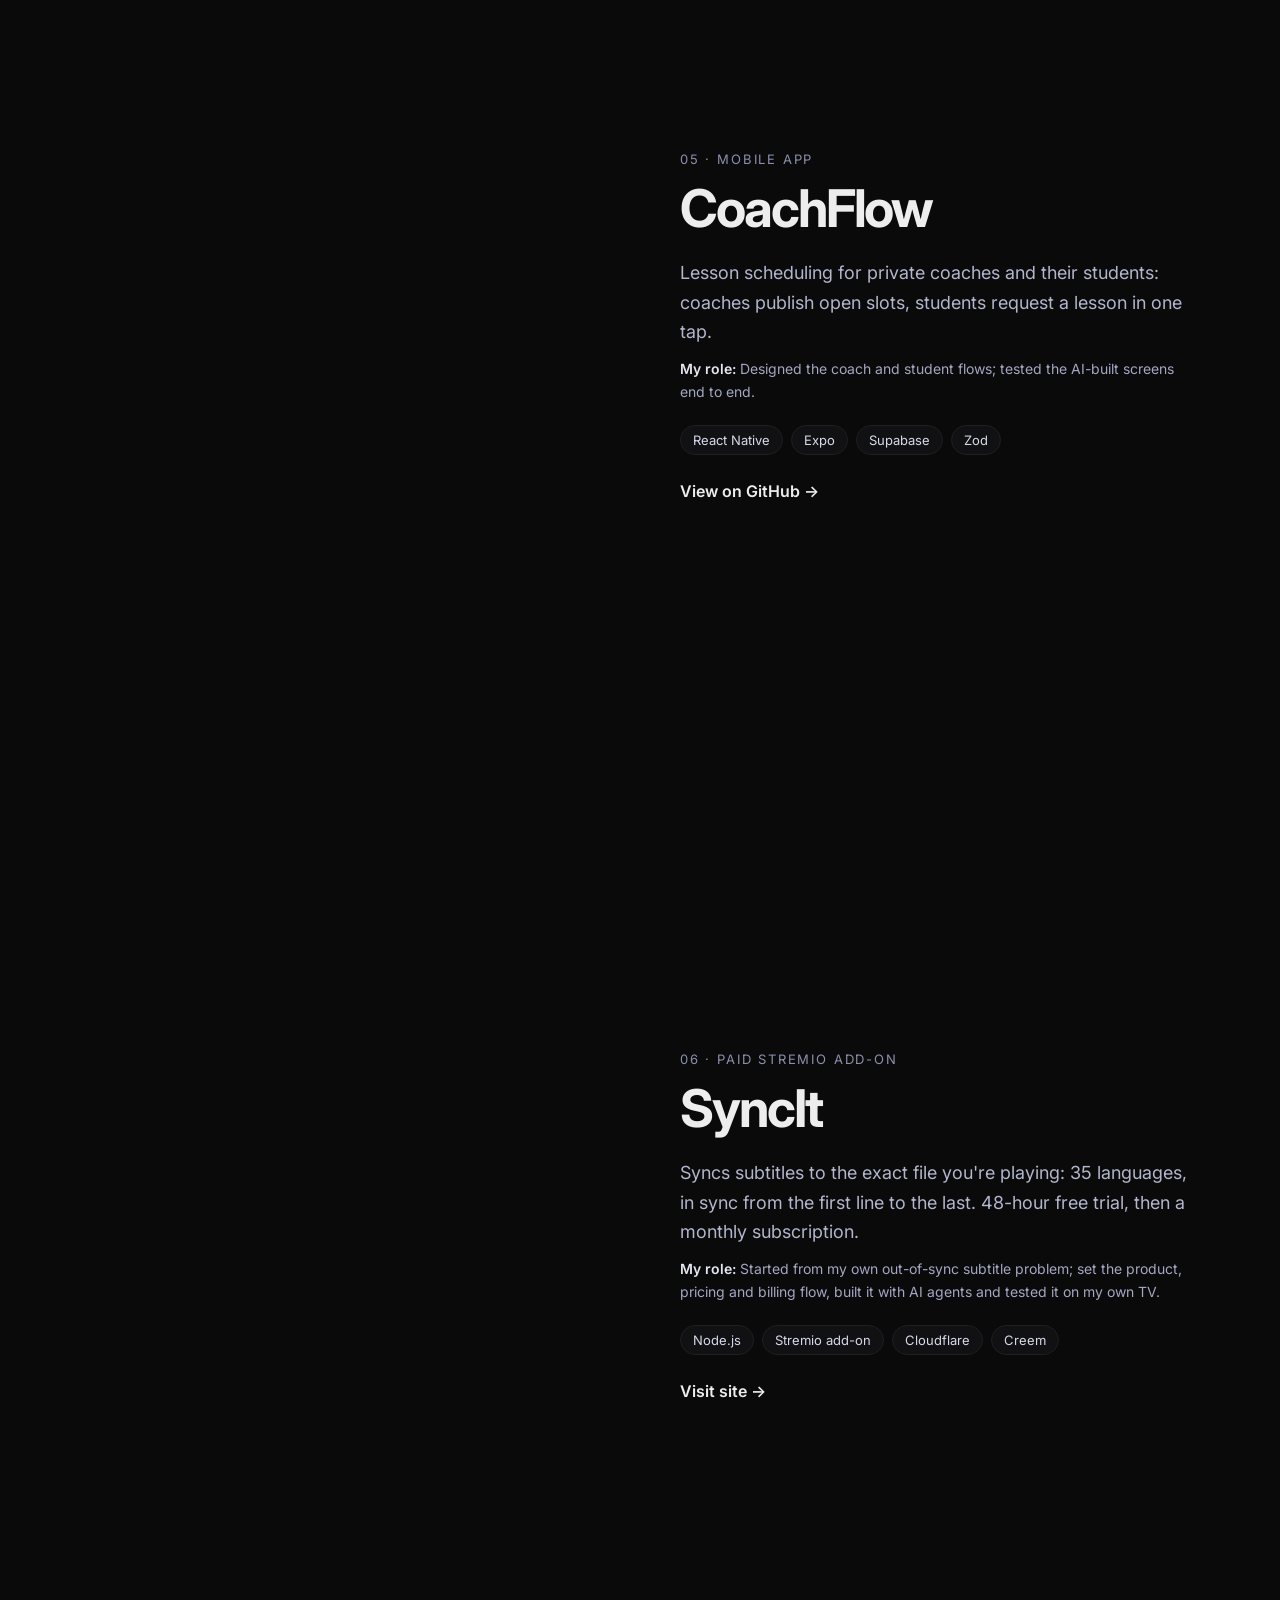
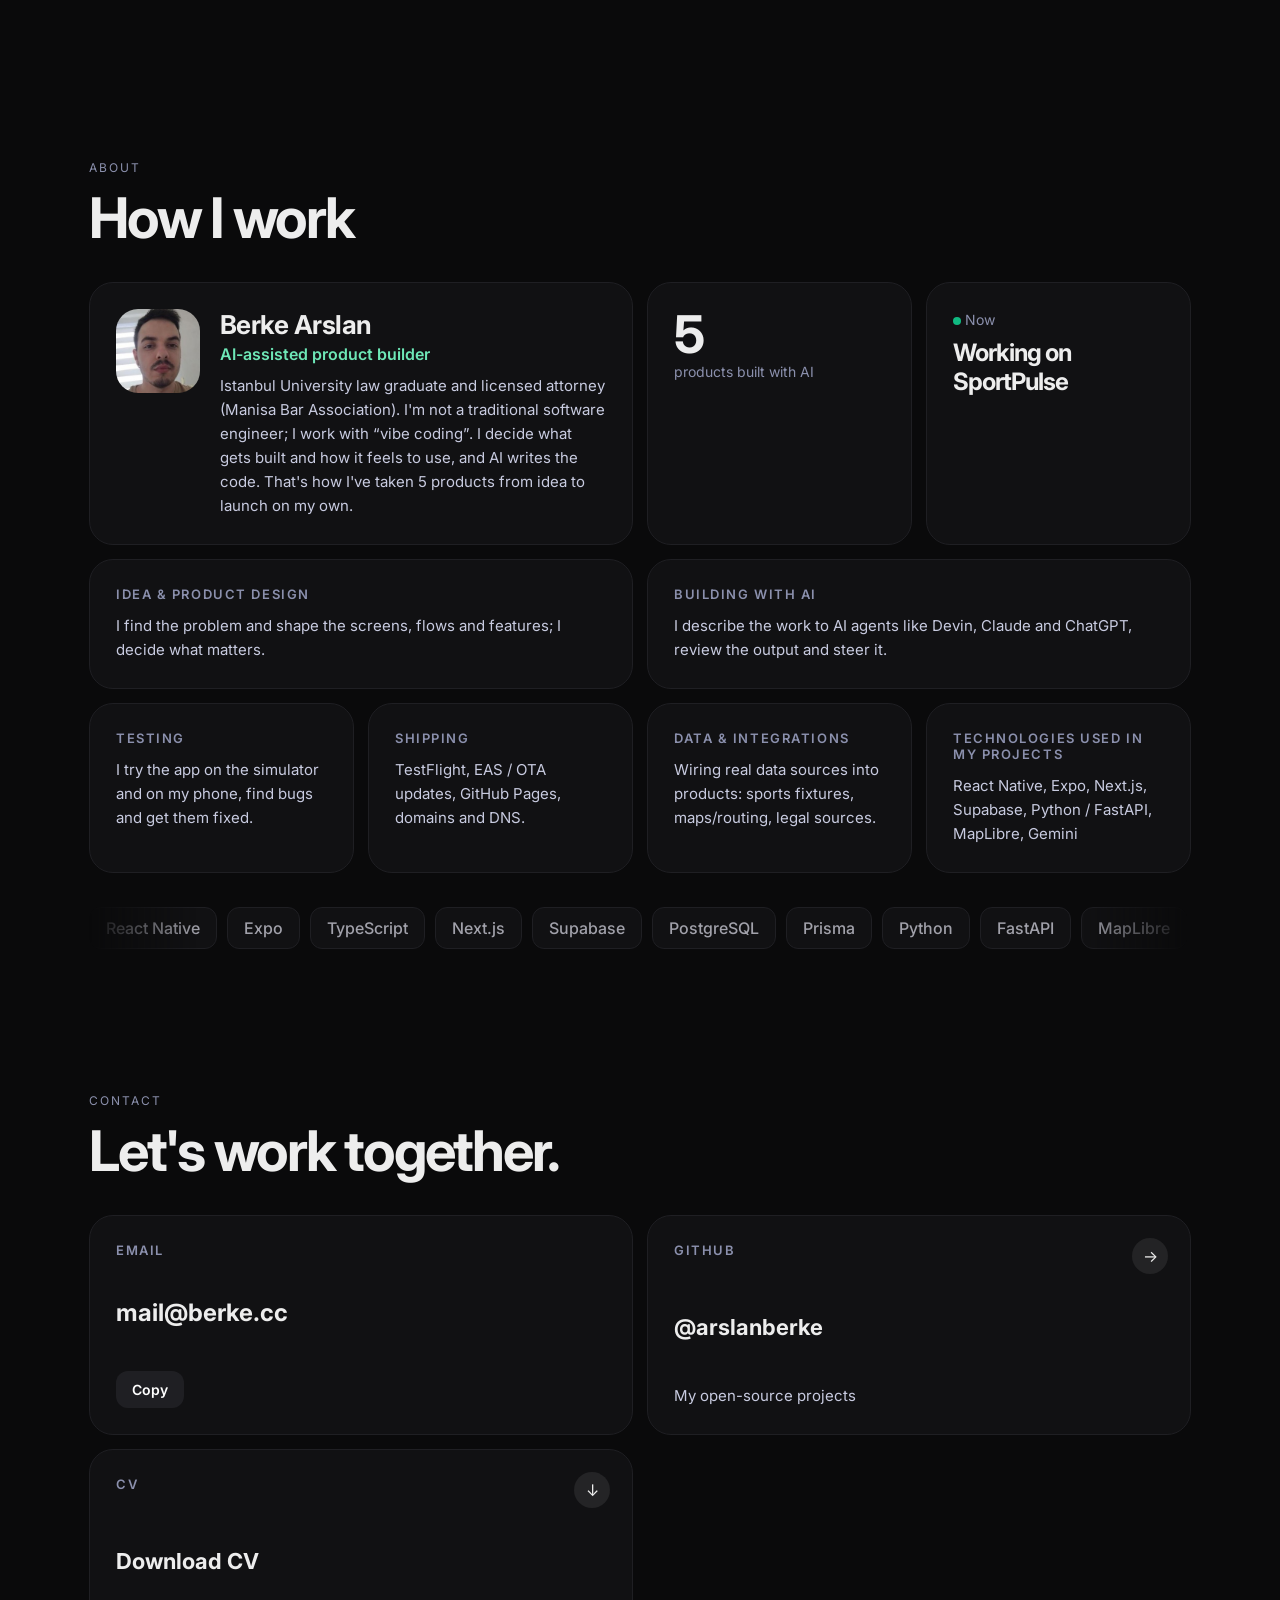
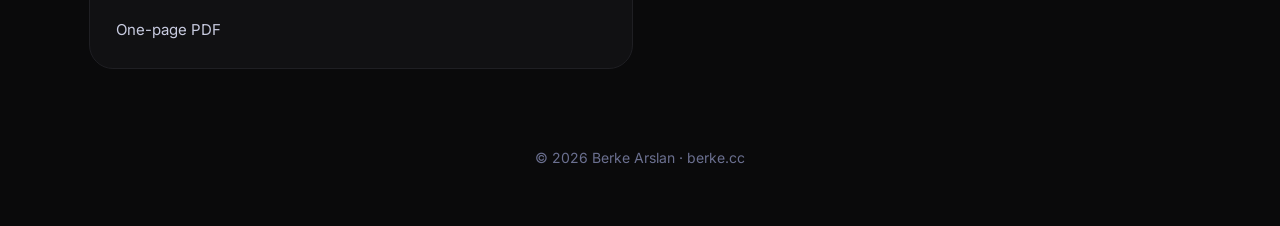
==== commit 315ca136: "Add SyncIt project Co-Authored-By: Devin AI <158243242+devin-ai-integration[bot]@users.noreply.githu" ====
--- a/index.html
+++ b/index.html
@@ -51,7 +51,7 @@
   <div class="wrap"><div class="grid" id="contactg"></div></div>
 
   <footer>© <span id="year"></span> Berke Arslan · berke.cc</footer>
-  <script src="main.js?v=7"></script>
+  <script src="main.js?v=8"></script>
 <script defer src="https://static.cloudflareinsights.com/beacon.min.js" data-cf-beacon='{"token": "353b7f6b53ac4479af004b6bed75a7f1"}'></script>
 </body>
 </html>
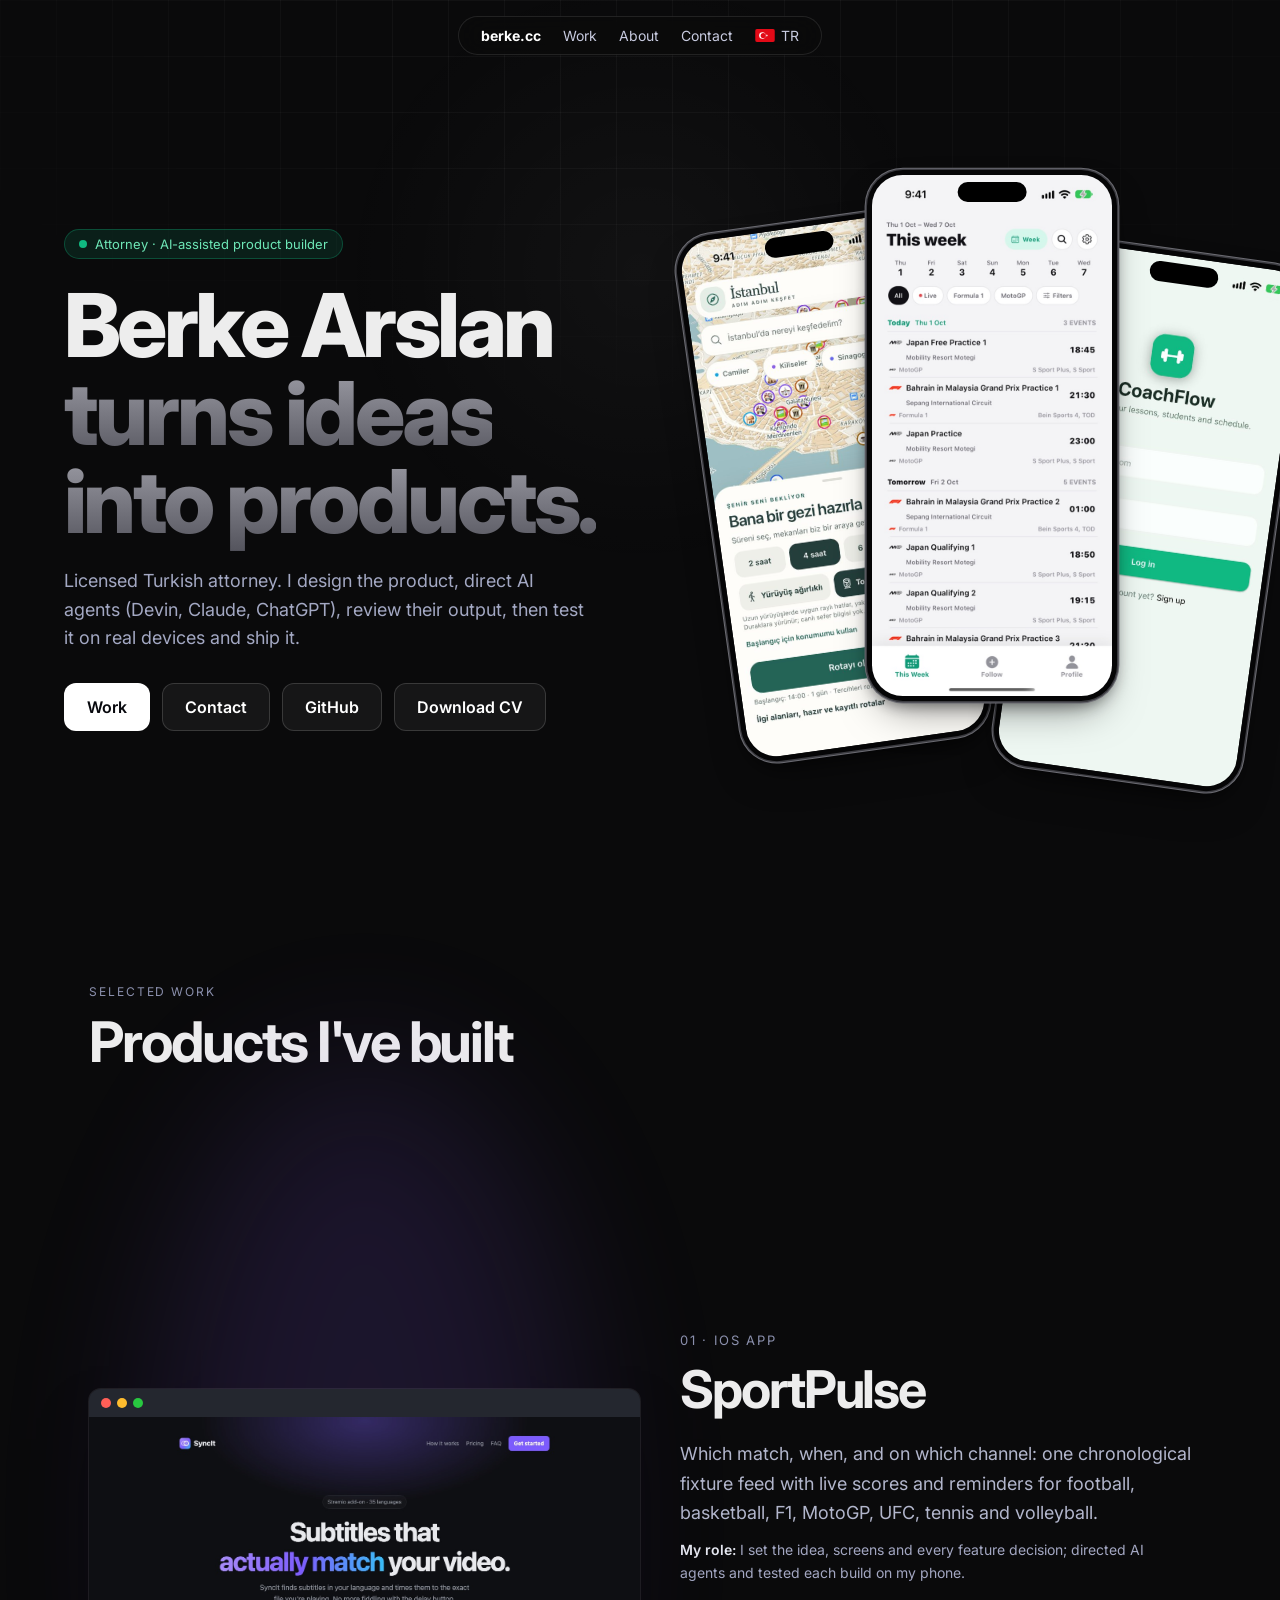
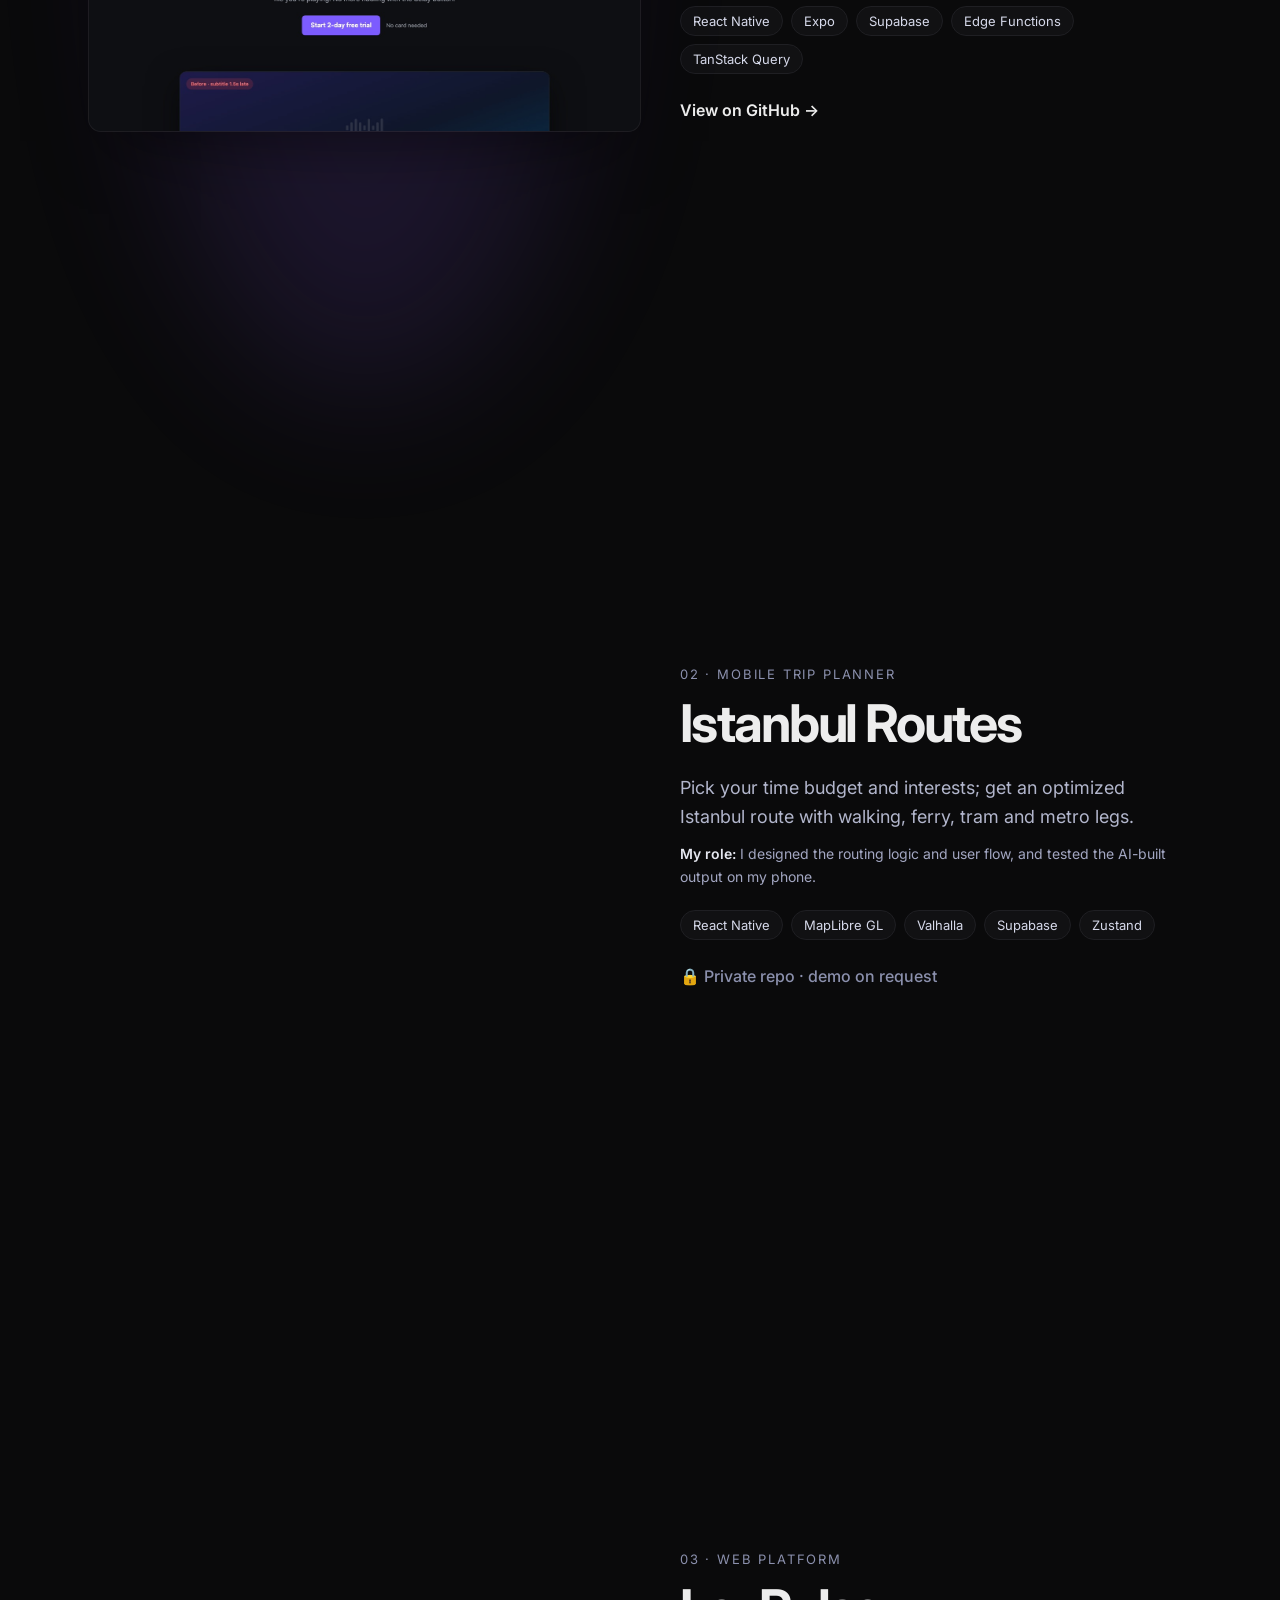
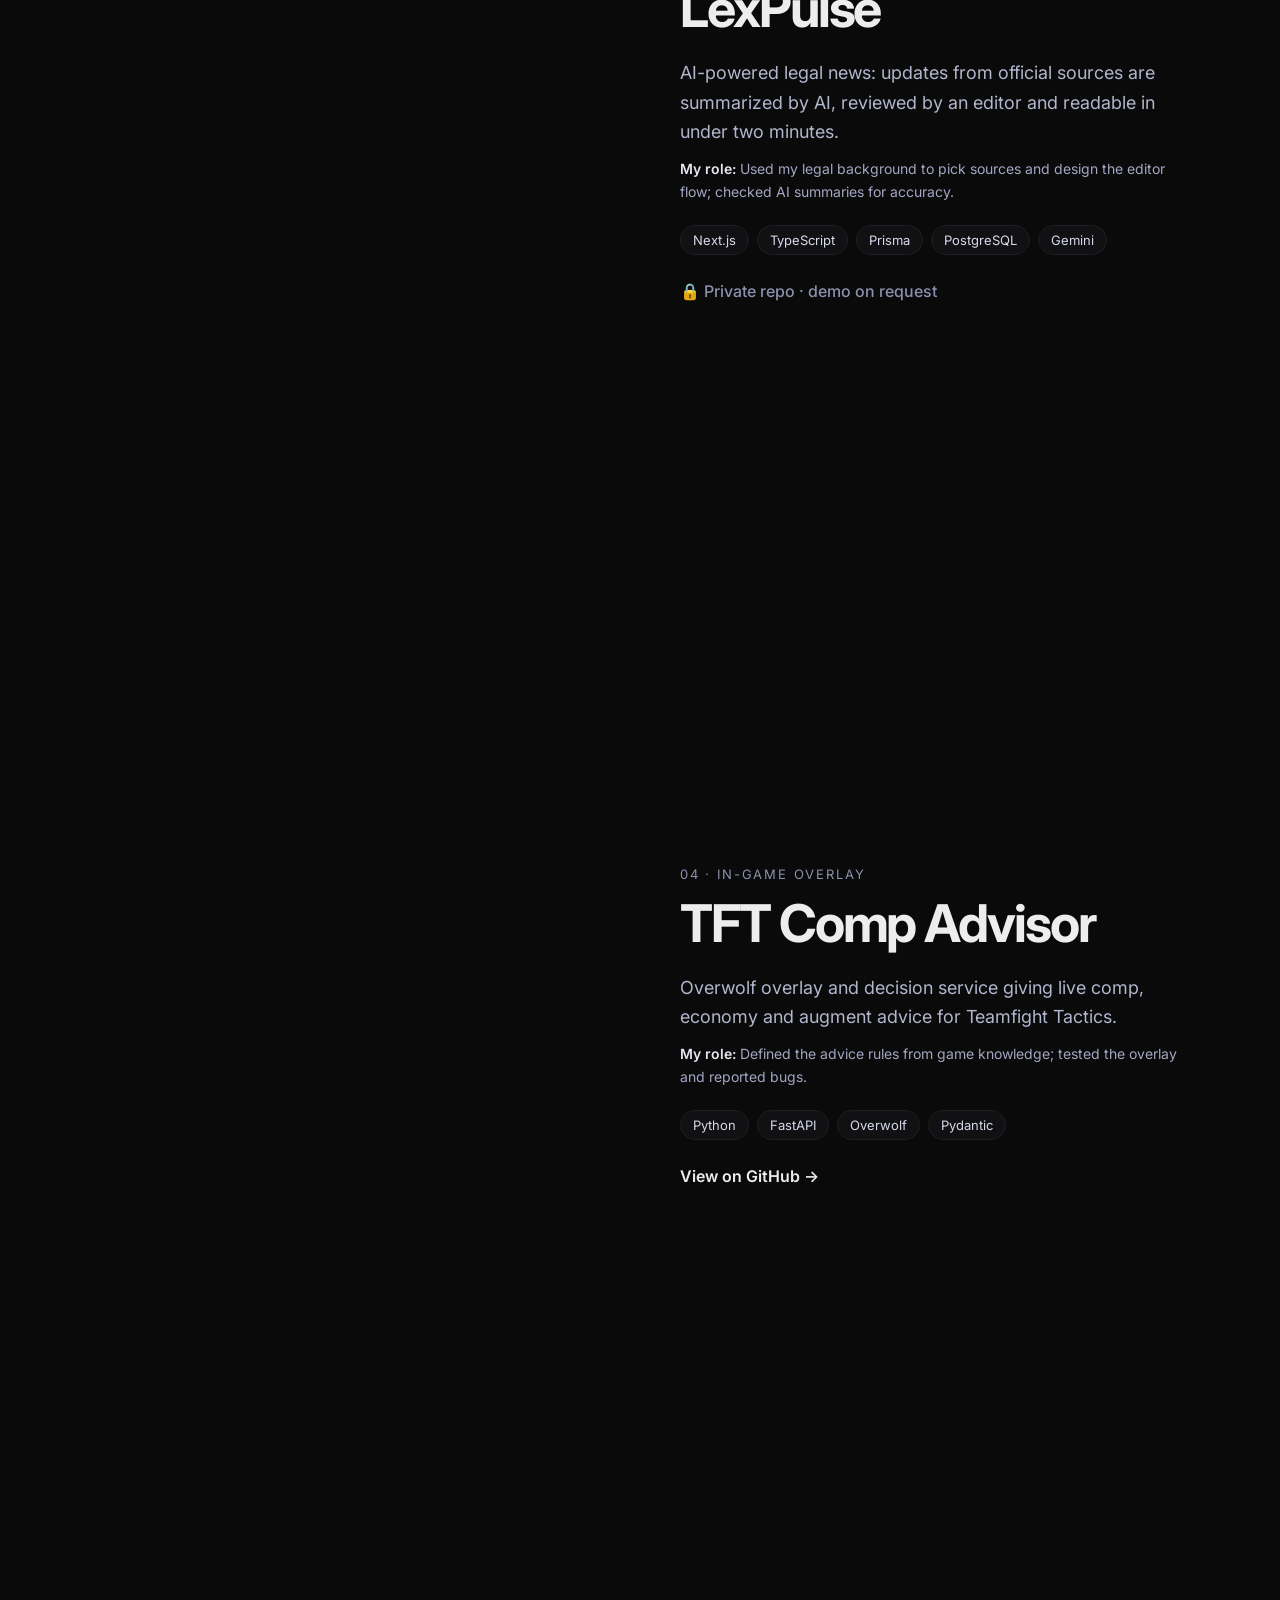
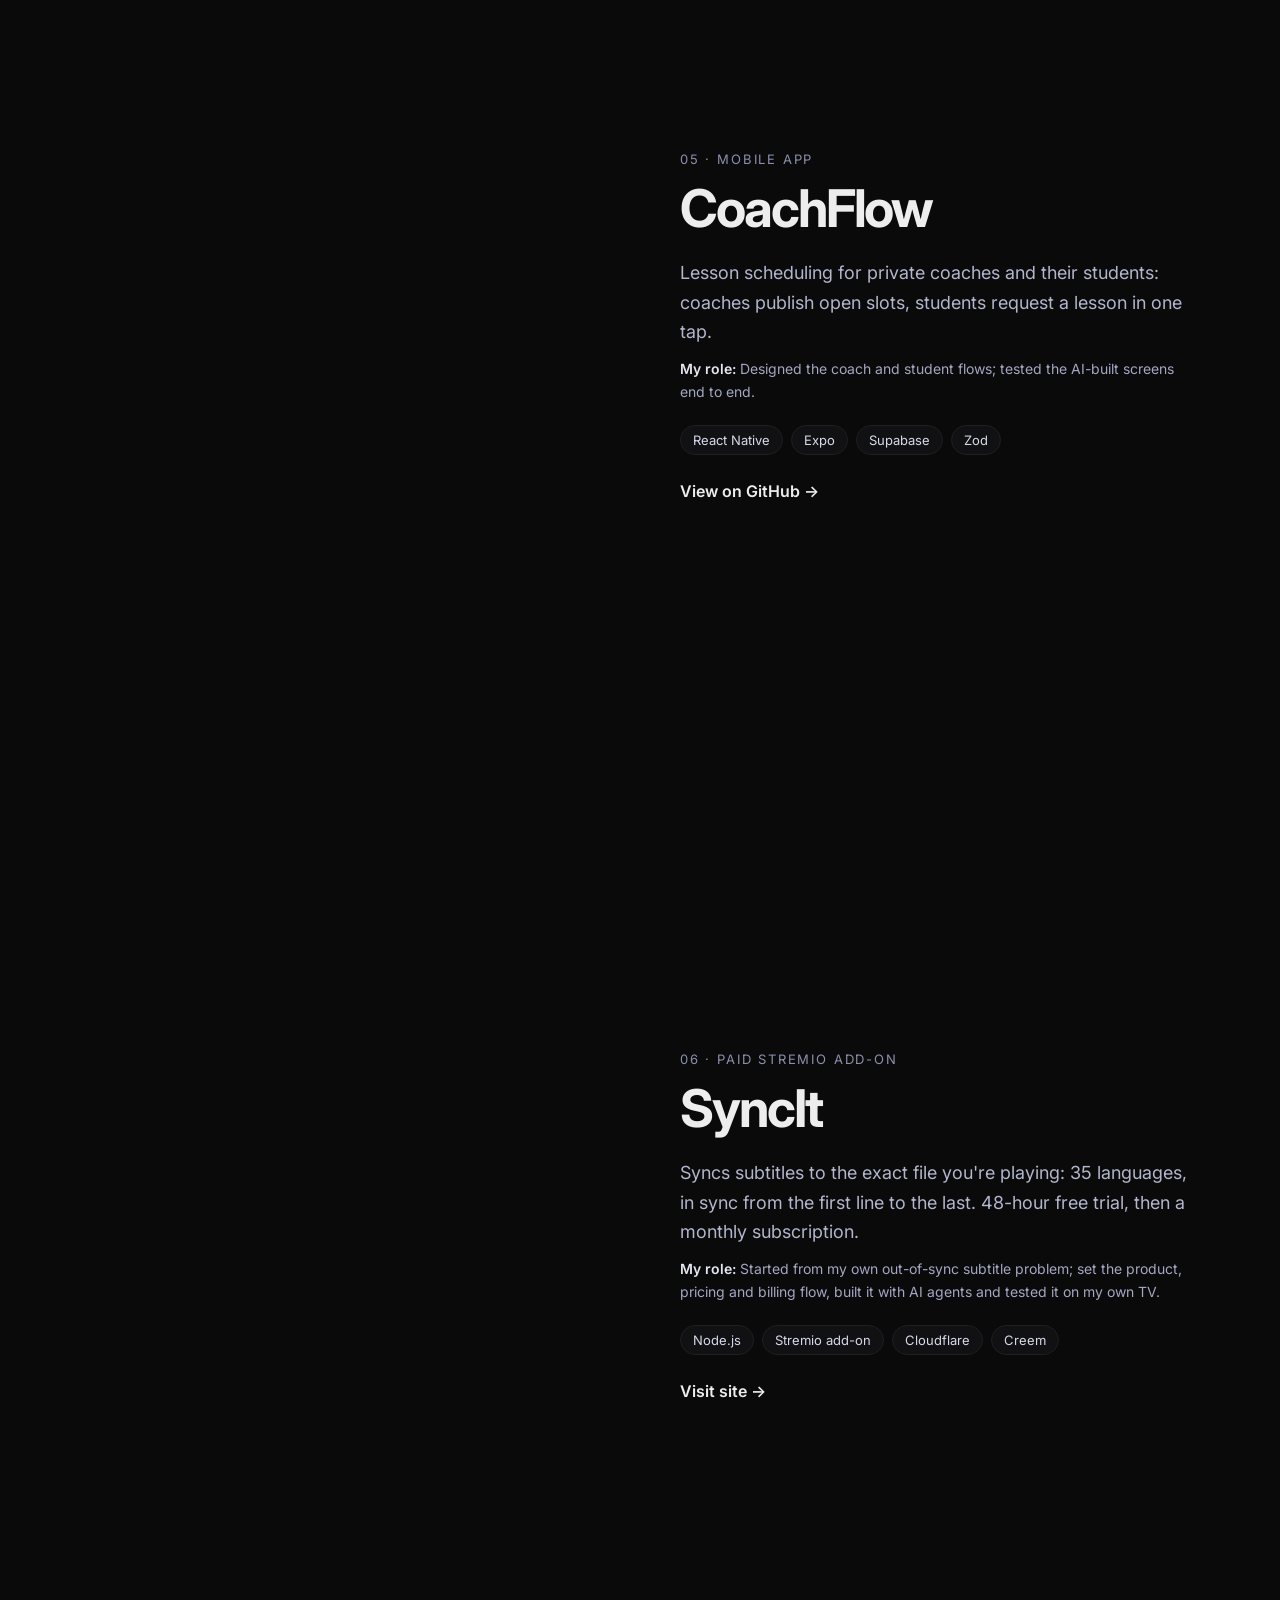
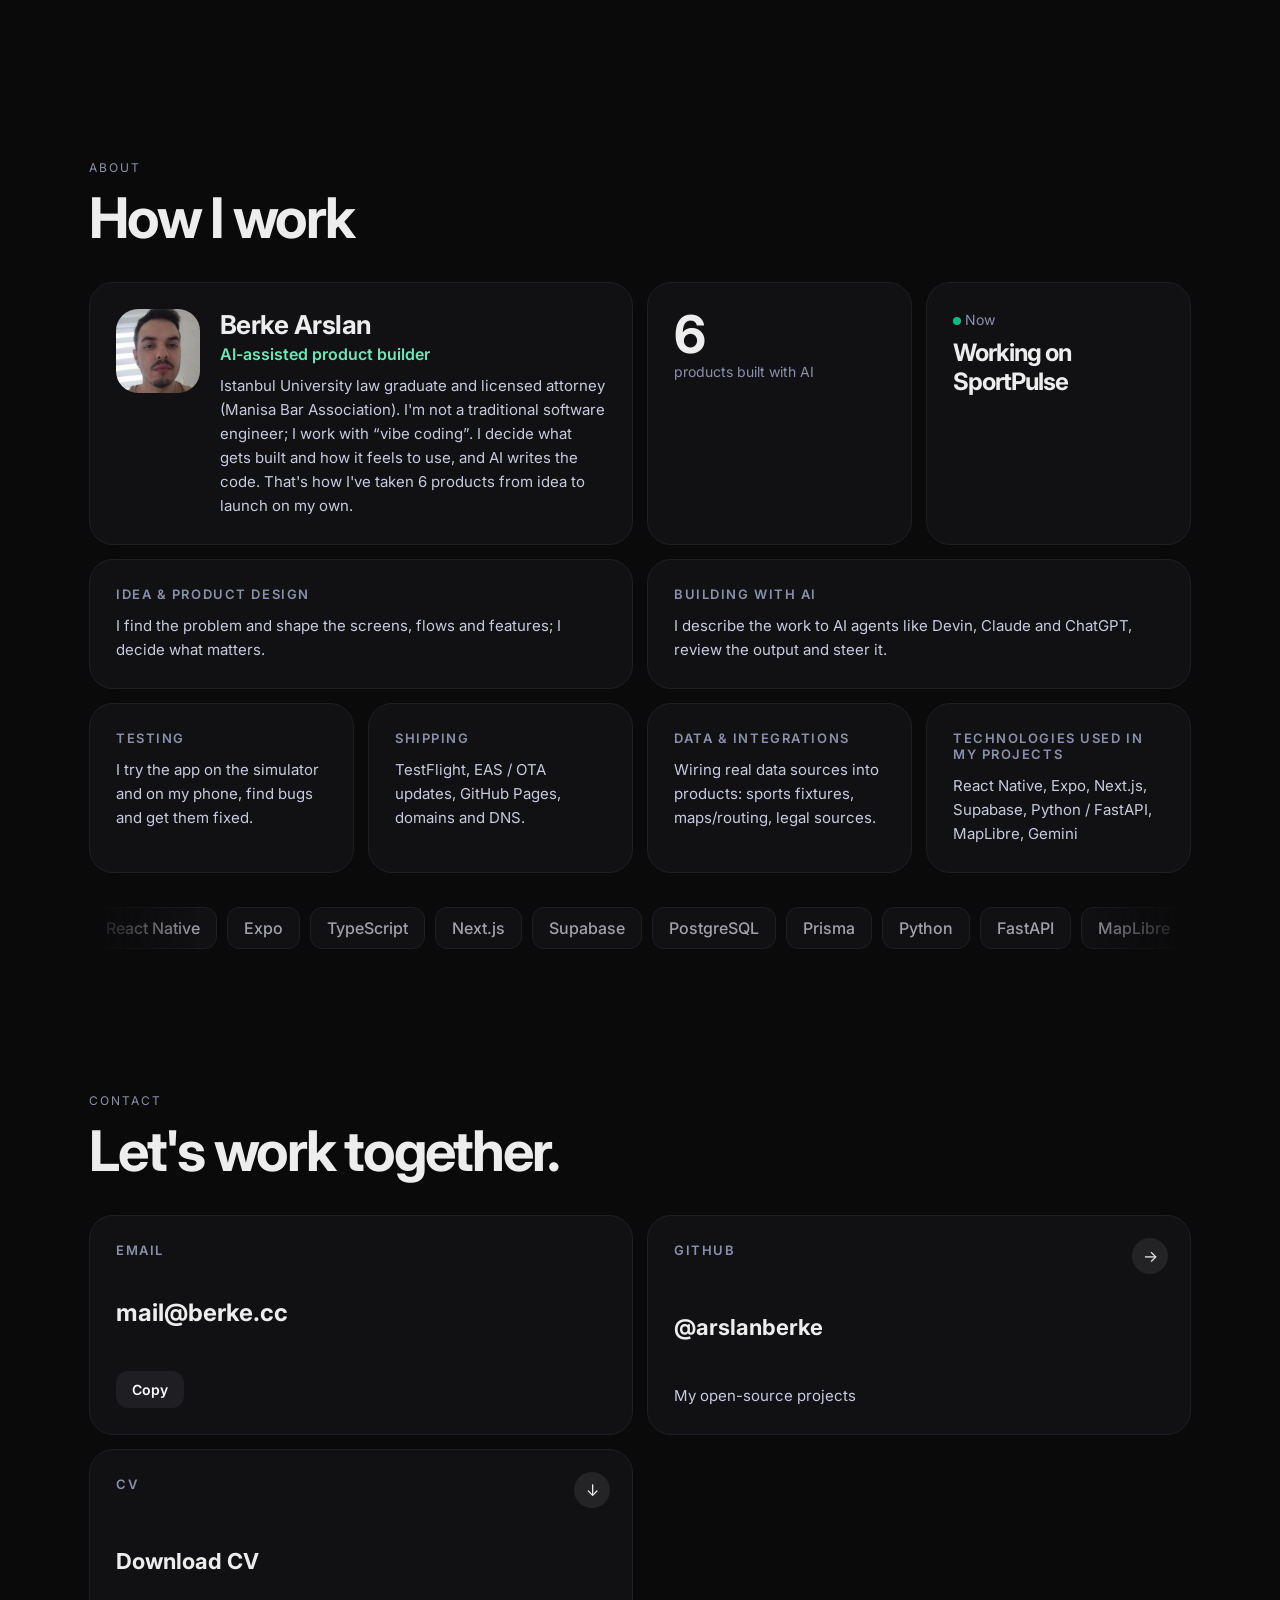
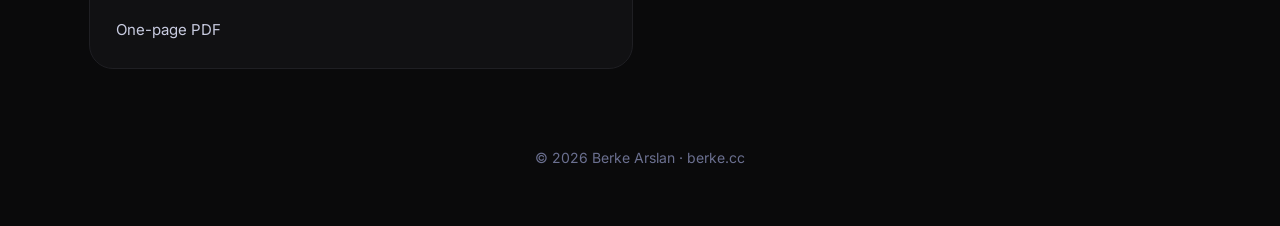
==== commit 0ae0456e: "Derive project count from projects list (now 6) Co-Authored-By: Devin AI <158243242+devin-ai-integra" ====
--- a/index.html
+++ b/index.html
@@ -51,7 +51,7 @@
   <div class="wrap"><div class="grid" id="contactg"></div></div>
 
   <footer>© <span id="year"></span> Berke Arslan · berke.cc</footer>
-  <script src="main.js?v=8"></script>
+  <script src="main.js?v=9"></script>
 <script defer src="https://static.cloudflareinsights.com/beacon.min.js" data-cf-beacon='{"token": "353b7f6b53ac4479af004b6bed75a7f1"}'></script>
 </body>
 </html>
